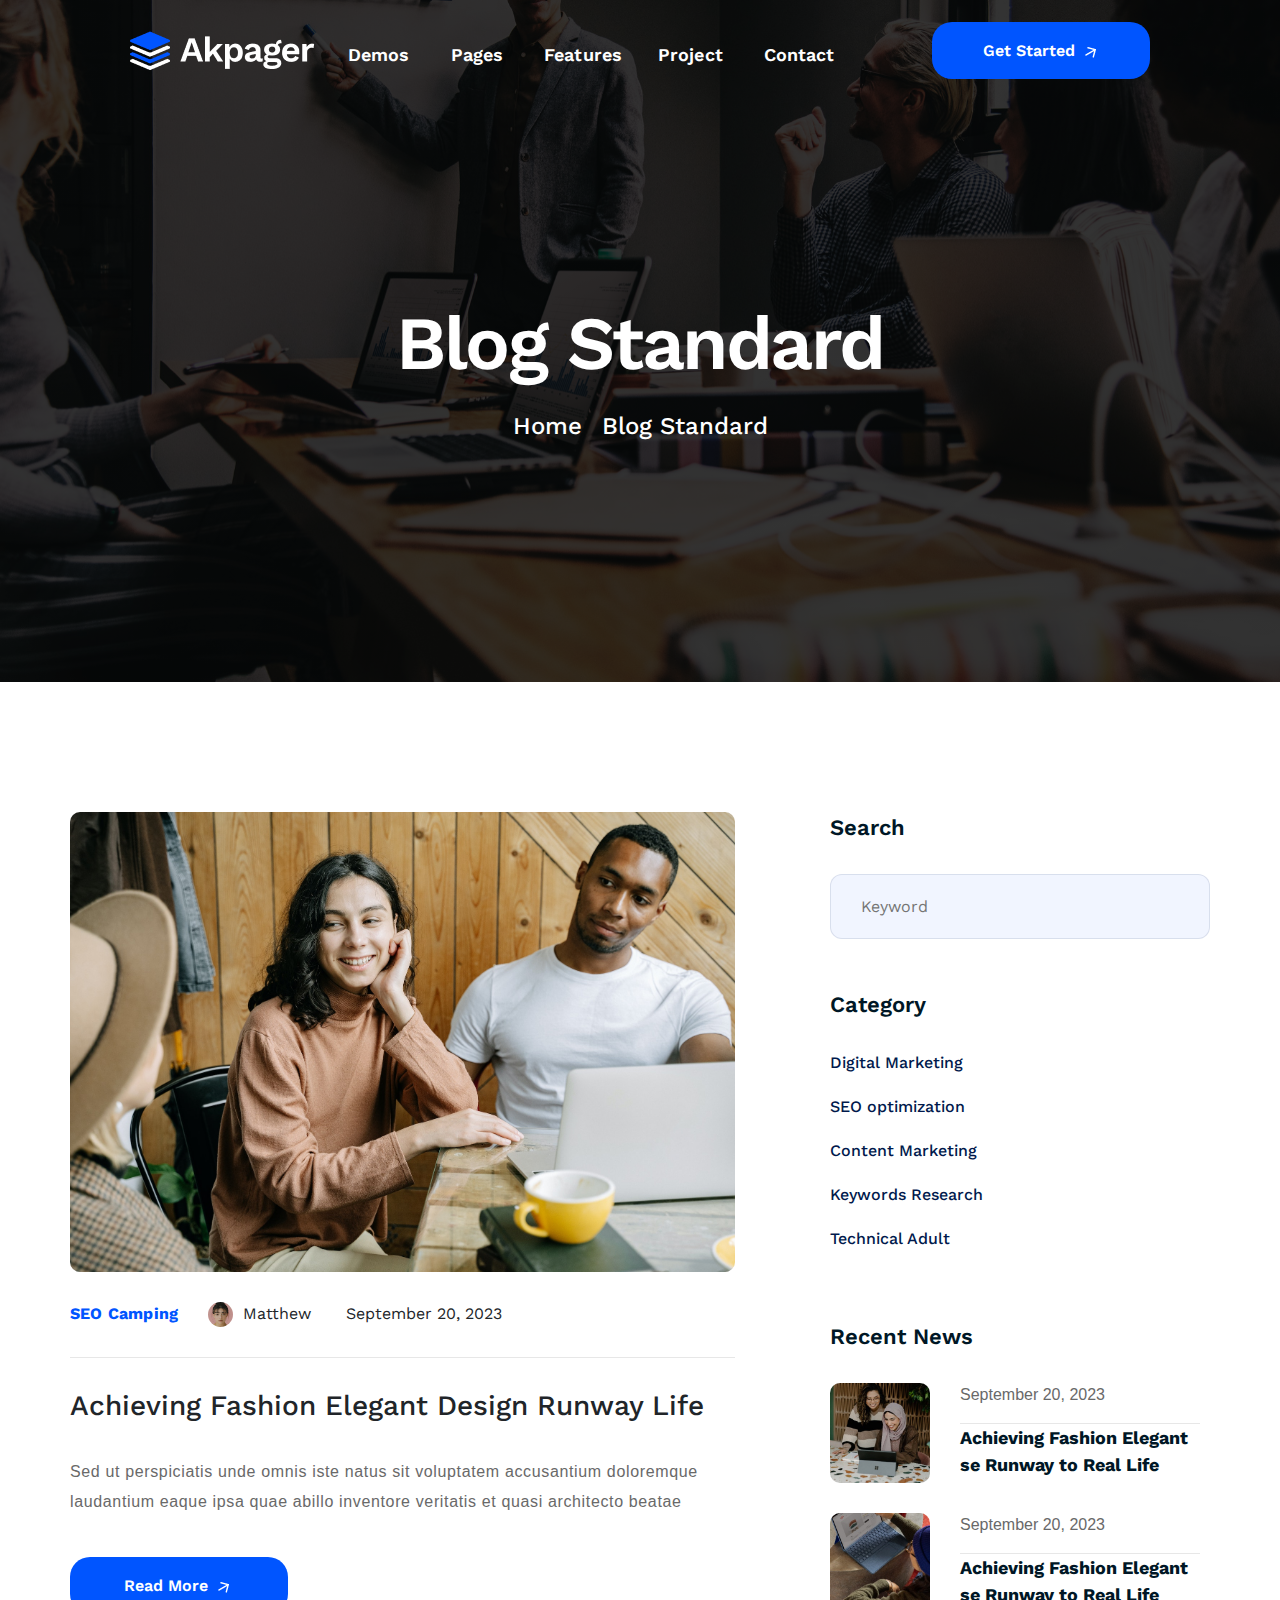
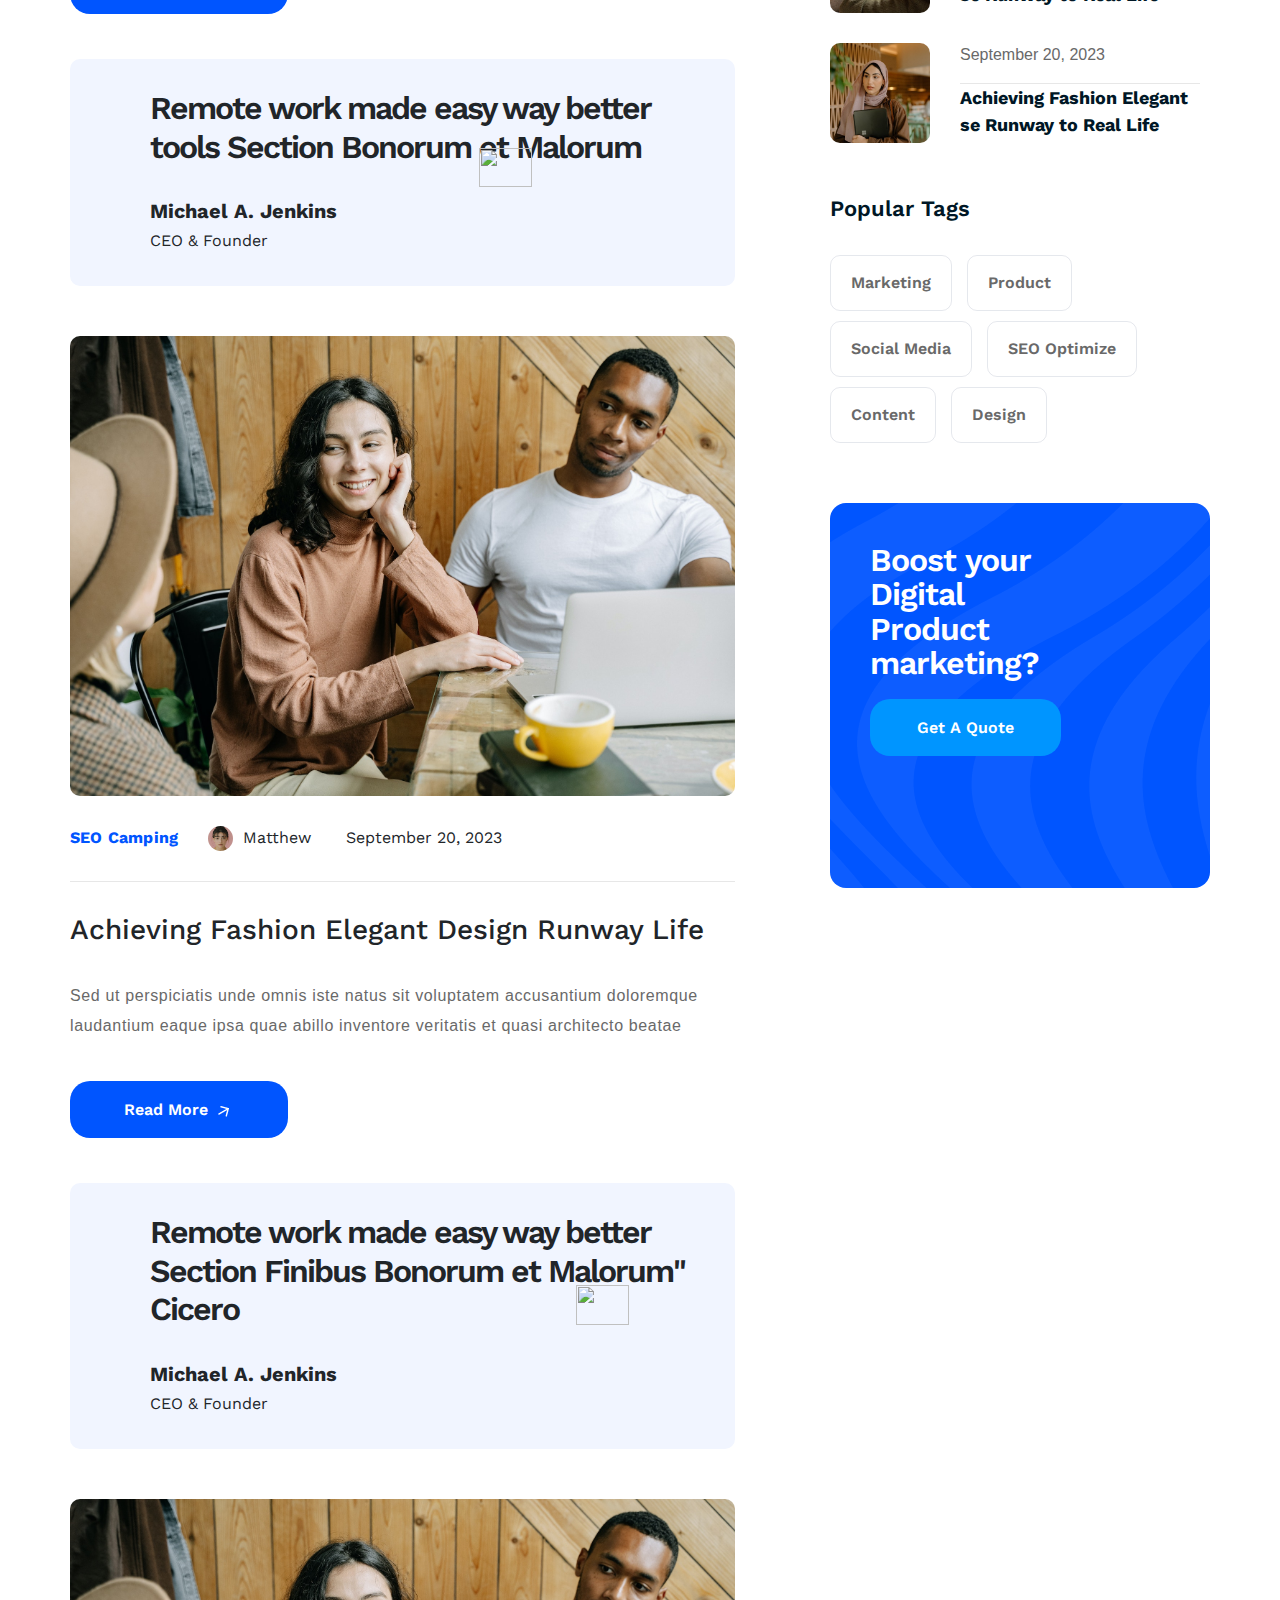
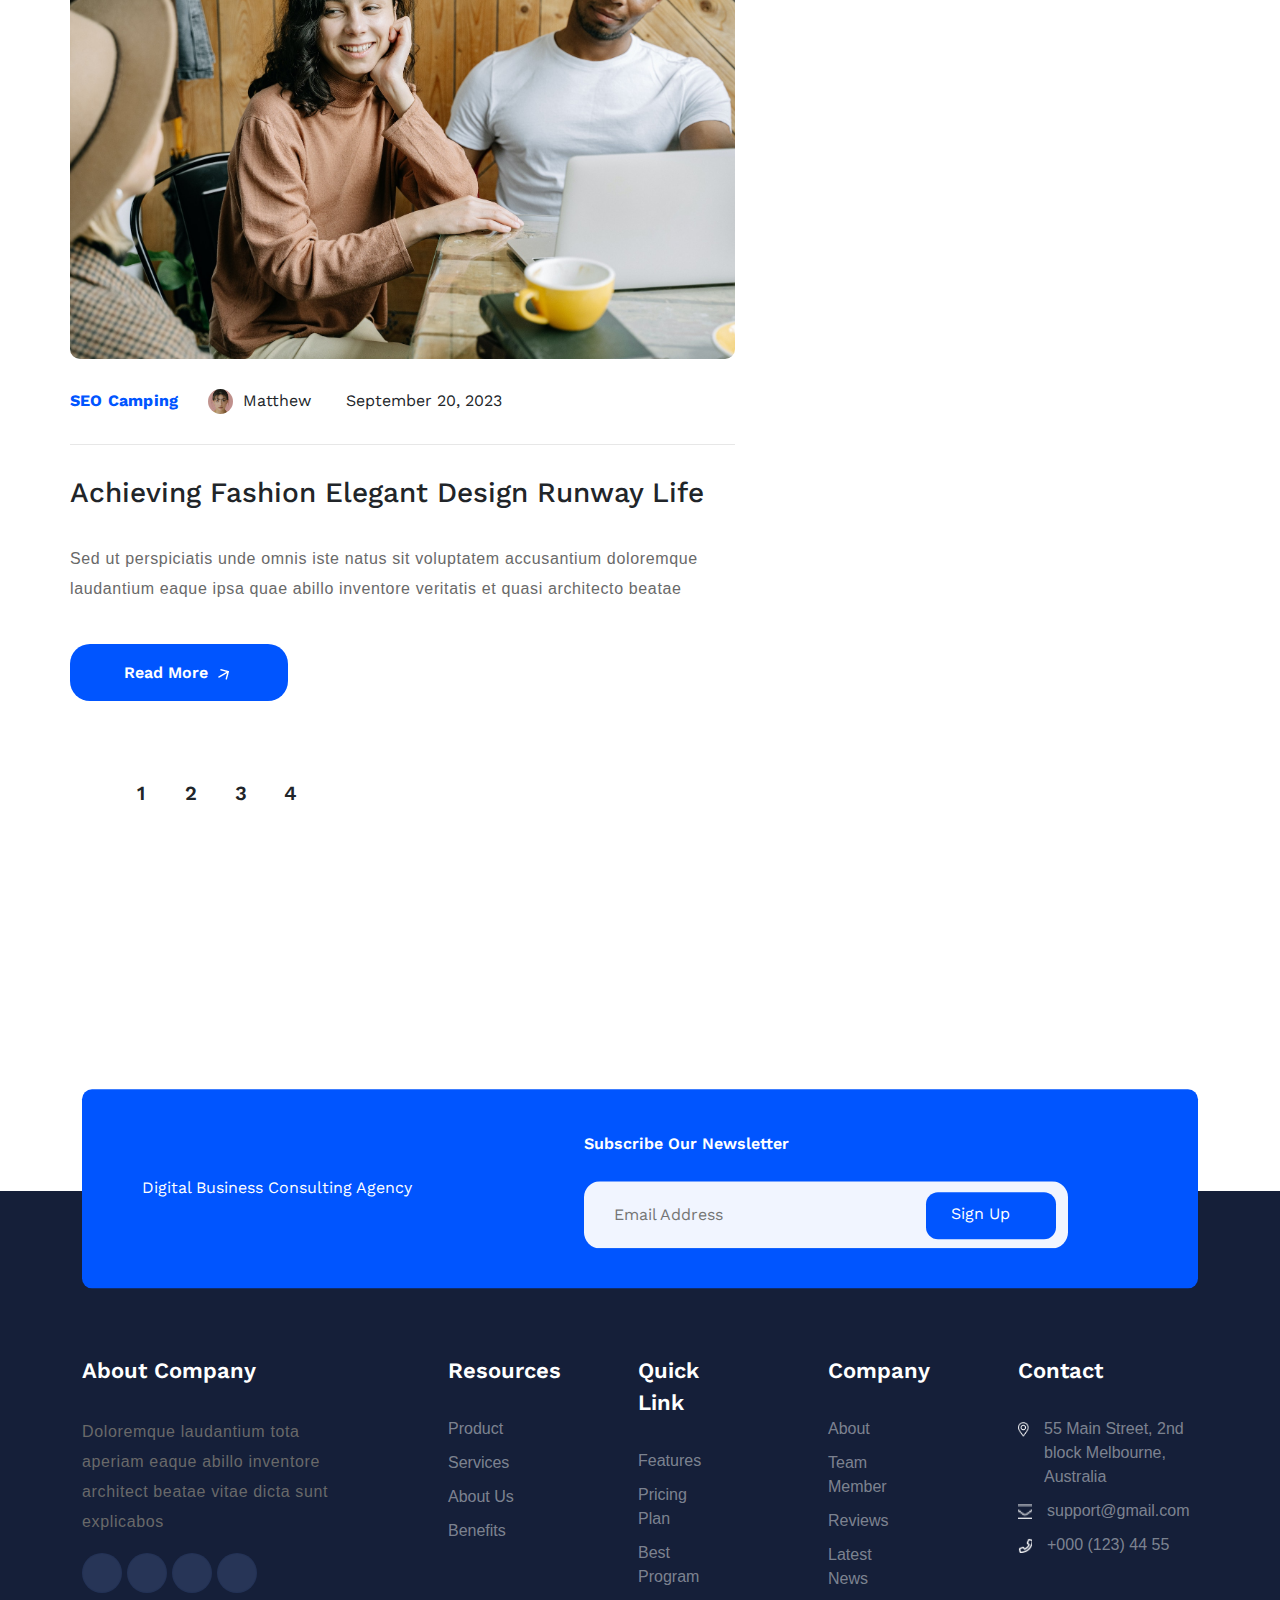
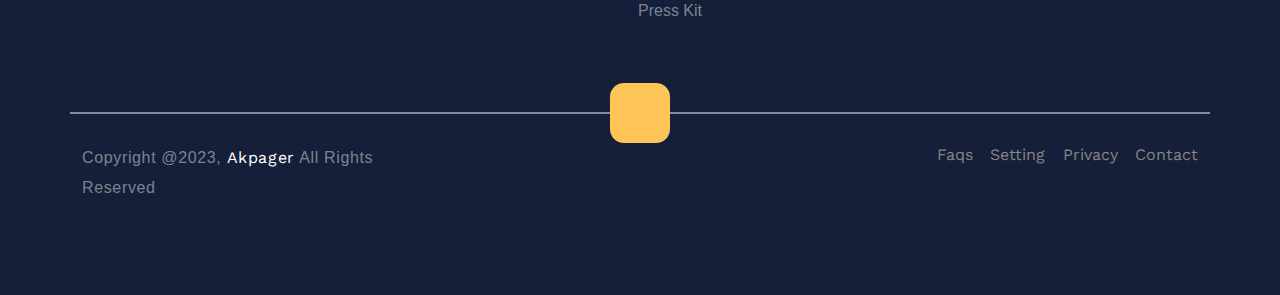
==== index.html @ 4922b821 "update" ====
<!DOCTYPE html>
<html lang="en">

<head>
    <meta charset="UTF-8">
    <meta name="viewport" content="width=device-width, initial-scale=1.0">
    <title>Document</title>
    <link rel="stylesheet" href="stylesheet/style.css">
    <link rel="stylesheet" href="stylesheet/shortStyle.css">
    <link rel="stylesheet" href="stylesheet/layout.css">
    <link rel="stylesheet" href="stylesheet/animation.css">
    <link rel="stylesheet" href="stylesheet/reponsive.css">
    <link href="https://cdn.jsdelivr.net/npm/bootstrap@5.3.3/dist/css/bootstrap.min.css" rel="stylesheet"
        integrity="sha384-QWTKZyjpPEjISv5WaRU9OFeRpok6YctnYmDr5pNlyT2bRjXh0JMhjY6hW+ALEwIH" crossorigin="anonymous">
</head>

<body>
    <header id="header">
        <div class="header-inner">
            <div class="logo">
                <a href="#">
                    <img src="images/Logo.png" alt="">
                </a>
            </div><!-- /logo -->
            <nav class="nav-wrap">
                <div class="mainnav" id="mainnav">
                    <ul class="menu">
                        <li><a href="#">Demos<i class="fa-solid fa-chevron-down fa-2xs"></i></a>
                            <ul id="subnav">
                                <li><a href="#">demo1</a></li>
                                <li><a href="#">demo1</a></li>
                                <li><a href="#">demo1</a></li>
                            </ul>
                        </li>
                        <li><a href="#">Pages<i class="fa-solid fa-chevron-down fa-2xs"></i></a>
                            <ul id="subnav">
                                <li><a href="#">Page1</a></li>
                                <li><a href="#">Page2</a></li>
                                <li><a href="#">Page3</a></li>
                            </ul>
                        </li>
                        <li><a href="#">Features</a>
                        </li>
                        <li><a href="#">Project<i class="fa-solid fa-chevron-down fa-2xs"></i></a>
                            <ul id="subnav">
                                <li><a href="#">Project1</a></li>
                                <li><a href="#">Projec2</a></li>
                                <li><a href="#">Projec3</a></li>
                            </ul>
                        </li>
                        <li><a href="#">Contact</a></li>
                        <li><i class="fa-solid fa-magnifying-glass fa-2xs" style="color: #fcfcfc;"></i></li>
                    </ul> <!-- /menu -->
                </div>
            </nav> <!-- /navwrap -->
            <div class="btn-custom" id="btn-getStarted">
                <a href="#">Get Started<img class="imgIcon" src="Icon/arrow.png" alt=""></a>
            </div><!-- btn-get -->
        </div><!-- .header-inner -->
        <div class="flat-slider">
            <div class="container">
                <div class="row">
                    <div class="col-lg-12">
                        <div class="Banner-content">
                            <h1>Blog Standard</h1>
                            <div class="Banner-direction">
                                <a href="#">Home</a>
                                <i class="fa-solid fa-angle-right fa-xs"></i>
                                <a href="#">Blog Standard</a>
                            </div>
                        </div> <!-- /banner-->
                    </div>
                </div>
            </div>
        </div>
    </header> <!-- /header -->

    <!-- entry-page -->
    <div class="main-content flat-row">
        <!-- container -->
        <section class="container">
            <div class="row">
                <!-- blog -->
                <div class="col-md-7 blog">
                    <!-- blogItem -->
                    <div class="flat-latest-blog">
                        <div class="entry format-gallery">
                            <!-- Image blog -->
                            <div class="entr-image">
                                <img class="imgBlog" src="/images/img-blog.jpeg" alt="">
                            </div>
                            <div class="main-post">
                                <!-- blogAuthor -->
                                <div class="entry-meta">
                                    <div class="author">
                                        <span class="author-name">SEO Camping</span>
                                        <div class="author-avartar">
                                            <img class="avatar" src="images/img-avatar.jpeg" alt="">
                                            <span>Matthew</span>
                                        </div>
                                        <div class="date">
                                            <i class="fa-solid fa-calendar-days"></i>
                                            <span>September 20, 2023</span>
                                        </div>
                                    </div> <!-- /blogAuthor -->
                                </div>
                                <div class="line"></div>
                                <div class="entry-title">
                                    <h3 class="blogItem-title">Achieving Fashion Elegant Design Runway Life</h3>
                                </div>
                                <div class="entry-comment">
                                    <p>Sed ut perspiciatis unde omnis iste
                                        natus
                                        sit
                                        voluptatem
                                        accusantium
                                        doloremque laudantium eaque ipsa quae abillo inventore veritatis et quasi
                                        architecto
                                        beatae
                                    </p>
                                </div>
                                <div class="btn-custom" id="more-link">
                                    <a href="#">Read More<img class="imgIcon" src="Icon/arrow.png" alt=""></a>
                                </div>
                            </div> <!-- /blogItem -->
                        </div>
                        <!-- blockqute -->
                        <blockquote class="alignleft">
                            <div class="wrap-text">
                                <div class="blockqiute-text">
                                    <h2 class="title">
                                        Remote work made easy way better tools Section Bonorum et Malorum
                                    </h2>
                                    <div class="blockqiute-icon"><img src="icon/Group1.png" alt=""></div>
                                </div>
                                <div class="blockqiute-author">
                                    <span class="blockqiute-name">Michael A. Jenkins</span>
                                    <span class="blockqiute-position">CEO & Founder</span>
                                </div>
                        </blockquote>
                        <div class="entry format-gallery">
                            <!-- Image blog -->
                            <div class="entr-image">
                                <img class="imgBlog" src="/images/img-blog.jpeg" alt="">
                            </div>
                            <div class="main-post">
                                <!-- blogAuthor -->
                                <div class="entry-meta">
                                    <div class="author">
                                        <span class="author-name">SEO Camping</span>
                                        <div class="author-avartar">
                                            <img class="avatar" src="images/img-avatar.jpeg" alt="">
                                            <span>Matthew</span>
                                        </div>
                                        <div class="date">
                                            <i class="fa-solid fa-calendar-days"></i>
                                            <span>September 20, 2023</span>
                                        </div>
                                    </div> <!-- /blogAuthor -->
                                </div>
                                <div class="line"></div>
                                <div class="entry-title">
                                    <h3 class="blogItem-title">Achieving Fashion Elegant Design Runway Life</h3>
                                </div>
                                <div class="entry-comment">
                                    <p>Sed ut perspiciatis unde omnis iste
                                        natus
                                        sit
                                        voluptatem
                                        accusantium
                                        doloremque laudantium eaque ipsa quae abillo inventore veritatis et quasi
                                        architecto
                                        beatae
                                    </p>
                                </div>
                                <div class="btn-custom" id="more-link">
                                    <a href="#">Read More<img class="imgIcon" src="Icon/arrow.png" alt=""></a>
                                </div>
                            </div> <!-- /blogItem -->
                        </div>
                    </div>
                    <blockquote class="alignleft">
                        <div class="wrap-text">
                            <div class="blockqiute-text">
                                <h2 class="title">
                                    Remote work made easy way better Section Finibus Bonorum et Malorum" Cicero
                                </h2>
                                <div class="blockqiute-icon2"><img src="icon/Group1.png" alt=""></div>
                            </div>
                            <div class="blockqiute-author">
                                <span class="blockqiute-name">Michael A. Jenkins</span>
                                <span class="blockqiute-position">CEO & Founder</span>
                            </div>
                    </blockquote>
                    <div class="entry format-gallery">
                        <!-- Image blog -->
                        <div class="entr-image">
                            <img class="imgBlog" src="/images/img-blog.jpeg" alt="">
                        </div>
                        <div class="main-post">
                            <!-- blogAuthor -->
                            <div class="entry-meta">
                                <div class="author">
                                    <span class="author-name">SEO Camping</span>
                                    <div class="author-avartar">
                                        <img class="avatar" src="images/img-avatar.jpeg" alt="">
                                        <span>Matthew</span>
                                    </div>
                                    <div class="date">
                                        <i class="fa-solid fa-calendar-days"></i>
                                        <span>September 20, 2023</span>
                                    </div>
                                </div> <!-- /blogAuthor -->
                            </div>
                            <div class="line"></div>
                            <div class="entry-title">
                                <h3 class="blogItem-title">Achieving Fashion Elegant Design Runway Life</h3>
                            </div>
                            <div class="entry-comment">
                                <p>Sed ut perspiciatis unde omnis iste
                                    natus
                                    sit
                                    voluptatem
                                    accusantium
                                    doloremque laudantium eaque ipsa quae abillo inventore veritatis et quasi
                                    architecto
                                    beatae
                                </p>
                            </div>
                            <div class="btn-custom" id="more-link">
                                <a href="#">Read More<img class="imgIcon" src="Icon/arrow.png" alt=""></a>
                            </div>
                        </div> <!-- /blogItem -->
                    </div>
                    <!-- tabbar -->
                    <div class="tabbar">
                        <i class="fa-solid fa-chevron-left"></i>
                        <ul class="tabbar-number">
                            <li>1</li>
                            <li>2</li>
                            <li>3</li>
                            <li>4</li>
                        </ul>
                        <i class="fa-solid fa-chevron-right"></i>
                    </div> <!-- /tabbar -->
                </div>
                <!-- slideBar -->
                <div class="col-md-4 offset-md-1 slideBar">
                    <div class="widget widge-search">
                        <h3 class="widget-title">Search</h3>
                        <div class="input-search">
                            <input id="s" type="text" placeholder="Keyword">
                            <i class="fa-solid fa-magnifying-glass"></i>
                        </div>
                    </div>
                    <!-- widget-category -->
                    <div class="widget widget-category">
                        <h3 class="widget-title">Category</h3>
                        <ul class="category-content">
                            <li><a href="#">Digital Marketing</a> <i class="fa-solid fa-arrow-right"></i> </li>
                            <li><a href="#">SEO optimization </a><i class="fa-solid fa-arrow-right"></i>
                            </li>
                            <li>
                                <a href="#">Content Marketing</a> <i class="fa-solid fa-arrow-right"></i>
                            </li>
                            <li>
                                <a href="">Keywords Research</a><i class="fa-solid fa-arrow-right"></i>
                            </li>
                            <li>
                                <a href="#">Technical Adult</a>  <i class="fa-solid fa-arrow-right"></i>
                            </li>
                        </ul>
                    </div>
                    <!-- widget-news -->
                    <div class=" widget widget-popular-news">
                        <h3 class="widget-title">Recent News</h3>
                        <div class="popular-news">
                            <div class="news-item">
                                <div>
                                    <img src="images/new1.jpeg" alt="">
                                </div>
                                <div class="news-content">
                                    <span class="text-date">September 20, 2023</span>
                                    <div class="post-line"></div>
                                    <a href="#" class="title-item text-main">Achieving Fashion Elegant se
                                        Runway to Real Life</a>
                                </div>
                            </div>
                            <div class="news-item">
                                <div><img src="images/new2.jpeg" alt=""></div>
                                <div class="news-content">
                                    <span class="text-date">September 20, 2023</span>
                                    <div class="post-line"></div>
                                    <a href="#" class="title-item text-main">Achieving Fashion Elegant se
                                        Runway to Real Life</a>
                                </div>
                            </div>
                            <div class="news-item">
                                <div>
                                    <img src="images/new3.jpeg" alt="">
                                </div>
                                <div class="news-content">
                                    <span class="text-date">September 20, 2023</span>
                                    <div class="post-line"></div>
                                    <a href="#" class="title-item text-main">Achieving Fashion Elegant se
                                        Runway to Real Life</a>
                                </div>
                            </div>
                        </div>
                    </div> <!-- ./widget-news -->
                    <!-- widget-popular -->
                    <div class=" widget widget-popular">
                        <h3 class="widget-title">Popular Tags</h3>
                        <div class="widget-tag">
                            <a href="#">Marketing</a>
                            <a href="#">Product</a>
                            <a href="#">Social Media</a>
                            <a href="#">SEO Optimize</a>
                            <a href="#">Content</a>
                            <a href="#">Design</a>
                        </div>
                    </div> <!-- widget-popular -->
                    <!-- widget-poster -->
                    <div class="widget widget-poster">
                        <div class="poster">
                            <div class="poster-title">
                                <h2>Boost your Digital Product marketing?</h2>
                            </div>
                            <div class="poster-btn">
                                <a href="#" class="btn-custom btn-quote">Get A Quote<ion-icon class="icon-arrow"
                                        name="arrow-forward-outline"></ion-icon></a>
                            </div>
                            <div class="poster-img">
                                <img src="images/person.png" alt="">
                            </div>
                            <div class="poster-img-star1">
                                <img src="icon/Star1.png" alt="">
                            </div>
                            <div class="poster-img-star2">
                                <img src="icon/Star2.png" alt="">
                            </div>
                        </div>
                    </div>
                    <!-- ./widget-poster -->
                </div>
                <!-- ./slidebar -->
            </div>
        </section>
    </div>
    <!-- footer -->
    <footer class="footer">
        <div class="footer-widgets">
            <div class="container">
                <div class="widget-CTA ">
                    <div class="CTA ">
                        <div class="CTALogo">
                            <div class="CTALogo-title">
                                <img src="images/logo2.png" alt="">
                            </div>
                            <span>Digital Business Consulting Agency</span>
                        </div>
                        <div class="newsLetter">
                            <span>Subscribe Our Newsletter</span>
                            <input type="text" placeholder="Email Address" class="input-email">
                            <div class="signUp">
                                <a href="#" class="btn-signUp">Sign Up<i class="fa-solid fa-arrow-right fa-rotate-by"
                                        style="color: #fcfcfc; --fa-rotate-angle: 320deg;"></i></a>
                            </div>
                        </div>
                    </div>
                </div>
                <div class="row mgt--200">
                    <div class="col-md-3">
                        <div class="widget widget-text">
                            <h2 class="widget-title">About Company</h2>
                            <p class="text_paragraph"> Doloremque laudantium tota aperiam eaque abillo inventore
                                architect
                                beatae
                                vitae dicta sunt explicabos</p>
                            <ul class="widget-social">
                                <li><a href="#"><i class="fa-brands fa-facebook-f fa-sm"></i></a></li>
                                <li><a href="#"><i class="fa-brands fa-twitter fa-sm"></i></a></li>
                                <li><a href="#"><i class="fa-brands fa-linkedin-in fa-sm"></i></a></li>
                                <li><a href="#"><i class="fa-brands fa-instagram fa-sm"></i></a></li>
                            </ul>
                        </div>
                    </div>
                    <div class="col-md-2">
                        <div class="widget widget-text pdl-87">
                            <h2 class="widget-title">Resources</h2>
                            <ul>
                                <li><a href="#" class="text_widgets">Product</a></li>
                                <li><a href="#" class="text_widgets">Services</a></li>
                                <li><a href="#" class="text_widgets">About Us</a> </li>
                                <li><a href="#" class="text_widgets">Benefits</a></li>
                            </ul>
                        </div>
                    </div>
                    <div class="col-md-2 ">
                        <div class="widget widget-text pdl-87">
                            <h2 class="widget-title">Quick Link</h2>
                            <ul>
                                <li><a href="#" class="text_widgets">Features</a></li>
                                <li><a href="#" class="text_widgets">Pricing Plan</a></li>
                                <li><a href="#" class="text_widgets">Best Program</a> </li>
                                <li><a href="#" class="text_widgets">Press Kit</a></li>
                            </ul>
                        </div>
                    </div>
                    <div class="col-md-2 ">
                        <div class="widget widget-text pdl-87">
                            <h2 class="widget-title">Company</h2>
                            <ul>
                                <li><a href="#" class="text_widgets">About</a></li>
                                <li><a href="#" class="text_widgets">Team Member</a></li>
                                <li><a href="#" class="text_widgets">Reviews</a> </li>
                                <li><a href="#" class="text_widgets">Latest News</a></li>
                            </ul>
                        </div>
                    </div>
                    <div class="col-md-3">
                        <div class="widget widget-text pdl-87">
                            <h2 class="widget-title">Contact</h2>
                            <ul class="contact ">
                                <li>
                                    <img class="imgContact " src="Icon/LocationIcon.png" alt="">
                                    <span class="text_widgets ">55 Main Street, 2nd block Melbourne,
                                        Australia</span>
                                </li>
                                <li>
                                    <img class="imgContact" src="Icon/MessageIcon.png" alt="">
                                    <span class="text_widgets ">support@gmail.com</span>
                                </li>
                                <li>
                                    <img class="imgContact" src="Icon/phoneIcon.png" alt="">
                                    <span class="text_widgets">+000 (123) 44 55</span>
                                </li>
                            </ul>
                        </div>
                    </div>
                    <div class="btnUp">
                        <a href="#" class="upLink"><i class="fa-solid fa-angles-up fa-sm"></i></a>
                    </div>
                    <div class="col-md-4">
                        <p class="text_widgets text_paragraph ">Copyright @2023, <span class="text-white">Akpager</span>
                            All Rights Reserved</p>
                    </div>
                    <div class="col-md-3 offset-md-5">
                        <ul class="flex-custom">
                            <li>Faqs</li>
                            <li>Setting</li>
                            <li>Privacy</li>
                            <li>Contact</li>
                        </ul>
                    </div>
                </div>
            </div>
        </div>
    </footer>
    <!-- ./footer -->



    <script src="https://kit.fontawesome.com/c4a7e70f3e.js" crossorigin="anonymous"></script>
    <script src="javascrip/main.js"></script>
</body>


</html>
---- stylesheet/style.css ----
@import url('https://fonts.googleapis.com/css2?family=Work+Sans:ital,wght@0,100..900;1,100..900&display=swap');
@import url(./color.css);

* {
    padding: 0;
    margin: 0;
    box-sizing: border-box;
}

html {
    overflow-y: scroll;
    -webkit-text-size-adjust: 100%;
    -ms-text-size-adjust: 100%;
}

body {
    line-height: 1;
    -webkit-font-smoothing: antialiased;
    -webkit-text-size-adjust: 100%;
    -ms-text-size-adjust: 100%;
}

a,
abbr,
acronym,
address,
applet,
article,
aside,
audio,
b,
big,
blockquote,
body,
caption,
canvas,
center,
cite,
code,
dd,
del,
details,
dfn,
dialog,
div,
dl,
dt,
em,
embed,
fieldset,
figcaption,
figure,
form,
footer,
header,
hgroup,
h1,
h2,
h3,
h4,
h5,
h6,
html,
i,
iframe,
img,
ins,
kbd,
label,
legend,
li,
mark,
menu,
nav,
object,
ol,
output,
p,
pre,
q,
ruby,
s,
samp,
section,
small,
span,
strike,
strong,
sub,
summary,
sup,
tt,
table,
tbody,
textarea,
tfoot,
thead,
time,
tr,
th,
td,
u,
ul,
var,
video {
    font-family: "Work Sans", sans-serif;
    font-size: 100%;
    font-weight: inherit;
    font-style: inherit;
    vertical-align: baseline;
    margin: 0;
    padding: 0;
    border: 0;
    outline: 0;
    background: transparent;
}

h1 {
    font: 75px/82.5px "Work Sans", sans-serif !important;
}

h2 {
    font: 48px/auto "Work Sans", sans-serif;
}

h3 {
    font: 30px/32px "Work Sans", sans-serif;
}

h4 {
    font: 20px/30px "Work Sans", sans-serif;
}

h5 {
    font: 18px/auto "Work Sans", sans-serif;
}

h6 {
    font: 16px/auto "Work Sans", sans-serif;
}

h1,
h2,
h4,
h5,
h6 {
    color: #202020;
    font-weight: 600 !important;
    margin: 0 0 30px;
}

p {
    font-size: 16px;
    font-family: "Inter", sans-serif;
    font-weight: 400;
    line-height: 30px;
    color: rgba(105, 105, 105, 1);
    letter-spacing: 0.64px;

}


article,
aside,
details,
figcaption,
figure,
footer,
header,
hgroup,
menu,
nav,
section {
    display: block;
}


ul {
    padding: 0 !important;
    margin: 0 !important;
    list-style: none;
}

img {
    border: 0;
    -ms-interpolation-mode: bicubic;
    vertical-align: middle;
}


button,
input,
select,
textarea {
    font-size: 100%;
    margin: 0;
    max-width: 100%;
    vertical-align: baseline;
    -webkit-box-sizing: border-box;
    -moz-box-sizing: border-box;
    box-sizing: border-box;
}

button,
input {
    line-height: normal;
}

input,
textarea {
    background-image: -webkit-linear-gradient(hsla(0, 0%, 100%, 0), hsla(0, 0%, 100%, 0));
    /* Removing the inner shadow, rounded corners on iOS inputs */
}

button,
input[type="button"],
input[type="reset"],
input[type="submit"] {
    line-height: 1;
    cursor: pointer;
    /* Improves usability and consistency of cursor style between image-type 'input' and others */
    -webkit-appearance: button;
    /* Corrects inability to style clickable 'input' types in iOS */
    border: none;
}

input[type="checkbox"],
input[type="radio"] {
    padding: 0;
    /* Addresses excess padding in IE8/9 */
}

input[type="search"] {
    -webkit-appearance: textfield;
    /* Addresses appearance set to searchfield in S5, Chrome */
}

input[type="search"]::-webkit-search-decoration {
    /* Corrects inner padding displayed oddly in S5, Chrome on OSX */
    -webkit-appearance: none;
}

textarea:focus,
input[type="text"]:focus,
input[type="password"]:focus,
input[type="datetime"]:focus,
input[type="datetime-local"]:focus,
input[type="date"]:focus,
input[type="month"]:focus,
input[type="time"]:focus,
input[type="week"]:focus,
input[type="number"]:focus,
input[type="email"]:focus,
input[type="url"]:focus,
input[type="search"]:focus,
input[type="tel"]:focus,
input[type="color"]:focus {
    -webkit-box-shadow: none;
    -moz-box-shadow: none;
    box-shadow: none;
}

a:focus {
    color: var(--primary-color);
    text-decoration: none;
    outline: 0;
    -webkit-transition: all 0.3s ease-in-out;
    -moz-transition: all 0.3s ease-in-out;
    -ms-transition: all 0.3s ease-in-out;
    -o-transition: all 0.3s ease-in-out;
    transition: all 0.3s ease-in-out;
}

select,
textarea,
input[type="text"],
input[type="password"],
input[type="datetime"],
input[type="datetime-local"],
input[type="date"],
input[type="month"],
input[type="time"],
input[type="week"],
input[type="number"],
input[type="email"],
input[type="url"],
input[type="search"],
input[type="tel"],
input[type="color"] {
    width: 100%;
    font-size: 16px;
    border: none;
    color:
        rgba(105, 105, 105, 1);
    background-color: #fff;
    height: 65px;
    outline: none;
    padding: 12px 30px;
    border-radius: 12px;
    -webkit-transition: all 0.3s ease-in-out;
    -moz-transition: all 0.3s ease-in-out;
    -ms-transition: all 0.3s ease-in-out;
    -o-transition: all 0.3s ease-in-out;
    transition: all 0.3s ease-in-out;
}

button,
input {
    font-size: 100%;
    margin: 0;
    max-width: 100%;
    vertical-align: baseline;
    -webkit-box-sizing: border-box;
    -moz-box-sizing: border-box;
    box-sizing: border-box;
}



/* header */
#header {
    padding-top: 30px;
    padding-bottom: 242px;
    background-image: linear-gradient(rgba(0, 0, 0, 0.8),
            rgba(0, 0, 0, 0.8)), url(/images/bg1.jpeg);
    background-size: cover;
}

.header-inner {
    display: flex;
    justify-content: space-between;
    margin: 0 130px;

}

#mainnav ul li {
    position: relative;
}

#mainnav ul li ul {
    width: 115px;
    background: var(--secondary-color);
    position: absolute;
    z-index: 9999;
    left: 0px;
    top: 100%;
    opacity: 0;
    filter: alpha(opacity=0);
    visibility: hidden;
    -webkit-transform: translate(0px, 10px);
    -moz-transform: translate(0px, -10px);
    -ms-transform: translate(0px, -10px);
    -o-transform: translate(0px, -10px);
    transform: translate(0px, -10px);
    -webkit-transition: all 0.2s ease-in-out;
    -moz-transition: all 0.2s ease-in-out;
    -ms-transition: all 0.2s ease-in-out;
    -o-transition: all 0.2s ease-in-out;
    transition: all 0.2s ease-in-out;
}

#mainnav ul li ul li {
    width: 100%;
    padding: 10px 0 10px 10px;
    float: left;
    border-bottom: 1px solid var(--primary-color);
}

#mainnav li:hover>ul {
    -ms-filter: "progid:DXImageTransform.Microsoft.Alpha(Opacity=100)";
    filter: alpha(opacity=100);
    opacity: 1;
    visibility: visible;
    -webkit-transform: translate(0, 0);
    -moz-transform: translate(0, 0);
    -ms-transform: translate(0, 0);
    -o-transform: translate(0, 0);
    transform: translate(0, 0);
}

.header-inner .nav-wrap .menu li {
    display: inline;
    line-height: 21.11px;
    font-size: 18px;
    font-weight: 600;
    letter-spacing: 0.1px;
    padding-right: 30px;
}



.nav-wrap .menu li i {
    padding-top: 10px;
}

.header-inner .nav-wrap .menu {
    display: block;
    padding: 14px 0 !important;
}

.header-inner #btn-getStarted {
    margin-top: -8px;
    background-color: var(--primary-color)
}

.Banner-content {
    /* position: absolute; */
    margin-top: 220px;
}

.Banner-content h1 {
    color: var(--color-text-white);
    text-align: center;
    margin-bottom: 27px;
    letter-spacing: -2.5px;
}

.Banner-direction {
    display: flex;
    justify-content: center;
    align-items: center;
    text-align: center;
    color: var(--color-text-white);
    font-size: 24px;
    font-weight: 500;
    line-height: 28.15px;
}

.Banner-direction span {
    font-weight: 500;
    font-size: 24px;
    line-height: 28.15px;
}

.Banner-direction i {
    margin: 0 10px;
}

.Banner-direction #direction-link {
    text-decoration: underline !important;
}

/* -------------------------------------------------------------------------- */
/* Blog */
.flat-latest-blog {}

.main-post .author {
    display: flex;
    margin: 30px 0;
    align-items: center;
}

.format-gallery .author .author-name {
    font-weight: bold;
    color: var(--primary-color);
    font-size: 16px;
    line-height: 18.77px;
    letter-spacing: 0.2px;
}

.author .author-avartar {
    display: flex;
    margin: 0 30px;
}

.author .author-avartar .avatar {
    height: 25px;
    width: 25px;
    border-radius: 50%;
    margin-right: 10px;
}

.format-gallery .entry-comment {
    margin: 35px 0 40px 0;
}

.alignleft .blockqiute-text {
    position: relative;
}


.blockqiute-icon {
    position: absolute;
    top: 59px;
    right: 153px;
}

.blockqiute-icon2 {
    position: absolute;
    top: 72px;
    right: 56px;
}

.blockqiute-author {
    display: flex;
    flex-direction: column;
    margin-left: 30px;
}

.blockqiute-author .blockqiute-name {
    font-weight: bold;
    font-size: 20px;
}

.blockqiute-author .blockqiute-position {
    line-height: 30px;
    font-weight: 400;
}

.tabbar {
    max-width: 291px;
    display: flex;
    justify-content: space-between;
    align-items: center;
    margin-top: 70.11px;
}

.tabbar-number li {
    display: inline-block;
    height: 45px;
    width: 45px;
    border-radius: 50%;
    text-align: center;
    padding: 10px;
    font-weight: 600;
    font-size: 20px;
    line-height: 25px;
}

.tabbar-number li:hover {
    cursor: pointer;
    background-color: var(--primary-color);
    color: var(--color-text-white);
    -webkit-transition: all 0.3s ease-in-out;
    -moz-transition: all 0.3s ease-in-out;
    -ms-transition: all 0.3s ease-in-out;
    -o-transition: all 0.3s ease-in-out;
    transition: all 0.3s ease-in-out;
}

/* ------------------------------------------------------------------------------ */
/* slidebar */
.slideBar .widget {
    margin-bottom: 50px;
}

.widget .widget-title {
    font-size: 22px;
    font-weight: 600;
    color:
        rgba(0, 23, 38, 1);
    line-height: 32px;
    margin-bottom: 30px;
}

/*widget-Search */

.widget.widge-search .input-search {
    position: relative;
}

.widget.widge-search .input-search input {
    border-radius: 12px;
    border: 1.2px solid rgba(0, 25, 76, 0.1);
    background-color: var(--third-color);
    outline: none;
}

.widget.widge-search .input-search i {
    position: absolute;
    right: 25px;
    top: 50%;
    transform: translateY(-50%);
}

/* sildeBar Categoty */
.widget-category .category-content {
    padding-top: 25px;
}

.widget-category .category-content li {
    display: flex;
    justify-content: space-between;
    padding-bottom: 20px;
    transition: transform 0.4s ease-in-out;
}

.widget-category .category-content li a:hover {
    transform: translateX(10px);
}


.category-content li a {
    font-size: 16px;
    font-weight: 500;
    color: rgba(0, 25, 76, 1) !important;
}

.widget-category .category-content a i {
    float: right;
}

/* widget-news */
.widget-popular-news .popular-news {
    display: grid;
    row-gap: 30px;
}

.widget-popular-news .news-item {
    display: flex;
    justify-content: space-between;
}

.widget-popular-news img {
    width: 100px;
    height: 100px;
    border-radius: 10px;
    margin-right: 30px;
}




/* Populartags */
.widgget-popular {
    margin: 50px 0;
}

.widget.widget-popular .widget-tag {
    margin-left: -10px;
}


/* Poster */
.widget.widget-poster {
    width: 100%;
    min-height: 385px;
    background-color: var(--primary-color);
    border-radius: 16px;
    position: relative;
    background-image: url(../images/Bg2.png);
}

.widget-poster .poster-img img {
    max-height: 296px;
    transform: rotateY(180deg);
    position: absolute;
    right: 13px;
    bottom: 0;
}

.widget-poster .poster-img-star1 {
    position: absolute;
    left: 52.02px;
    bottom: 37.99px;
}

.widget-poster .poster-img-star2 {
    position: absolute;
    right: 53.85px;
    top: 21px;

}

.widget-poster .poster-btn .btn-quote {
    position: absolute;
    left: 40px;
    bottom: 132.11px;
    padding: 20px 30px;
    background-color: rgba(0, 149, 255, 1);
    width: 191.26px;
    height: 56.89px;
}

.widget-poster .poster-title h2 {
    max-height: 126px;
    max-width: 163px;
    position: absolute;
    left: 40px;
    top: 40px;
    color: var(--color-text-white);
    line-height: 34.5px;
    letter-spacing: -1px;
}

/* footer */
.footer {
    background-color: var(--color-footer);
    padding: 115px 0 76px;
    color: #858585;
    position: relative;
}

.footer-widgets {
    margin-top: 50px;
}

.widget.widget-text .widget-title {
    color: #fff;
}


.widget.widget_text .widget-social {
    display: flex;
}

.widget.widget_text .widget-social li a i {
    color: rgba(126, 145, 195, 1);
    background-color:
        rgba(39, 53, 87, 1);
    margin-left: 10px;
}

.widget-text ul li {
    padding-bottom: 10px;
}

.widget.widget-text .contact li {
    display: flex;
    gap: 15px;
}

.widget.widget-text .contact li img {
    height: 15px;
    width: 14px;
    margin-top: 5px;
}

/* CTA */
.widget-CTA {
    transform: translateY(-134%);
}

.CTA {
    padding: 40px 60px;
    background-color: var(--primary-color);
    border-radius: 10px;
    display: flex;
    justify-content: space-between;

}

.CTA .CTALogo {}

.CTALogo .CTALogo-title {
    margin-bottom: 20px;
}

.CTALogo .CTALogo-title span {
    font-size: 35px;
    font-weight: 600;
    line-height: 41.06px;
    color: var(--color-text-white);
}

.CTALogo span {
    font-weight: 400;
    font-size: 16px;
    line-height: 30px;
    color: var(--color-text-white);
}

.newsLetter {
    margin-right: 70px;
}

.newsLetter span {
    font-weight: 600;
    line-height: 30px;
    color: var(--color-text-white);
}

.newsLetter .input-email {
    margin-top: 22px;
    height: 67px;
    border-radius: 16px;
    background-color: var(--third-color);
    position: relative;

}

.newsLetter .btn-signUp {
    height: 46.89px;
    width: 130.26px;
    border-radius: 12px;
    padding: 10px 25px;
    background-color: var(--primary-color);
    border: none;
    position: absolute;
    top: 103px;
    right: 142px;
    transition: all 0.3s ease-in-out;
}
.newsLetter .btn-signUp:hover{
    background-color: var(--secondary-color);
}

.footer-widgets .widget.widget-text .widget-social a {
    background-color:
        rgba(39, 53, 87, 1);
}

.footer .btnUp {
    width: 100%;
    text-align: center;
    position: relative;
    margin-top: 50px;
}

.footer .btnUp a {
    display: block;
    text-align: center;
    margin: 0 auto;
    height: 60px;
    width: 60px;
    padding-top: 20px;
    background-color: rgba(254, 196, 88, 1);
    border-radius: 14px;
    position: relative;
    z-index: 1;
}

.footer .btnUp i {
    margin-left: 0;
}

.footer .btnUp:after {
    content: "";
    width: 100%;
    height: 1px;
    background-color: var(--third-color);
    position: absolute;
    left: 0;
    top: 50%;
    transform: translateY(-50%);
}

/* ----------------------------------------------------------------------------------------------- */
/* Detailblog */

.alignleft {
    border-radius: 10px;
    background-color: rgba(241, 245, 255, 1);
    padding: 30px 50px;
    margin-top: 45px;
    margin-bottom: 50px;
}

.wrap-text .blockqiute-text {
    display: flex;
}

.wrap-text .blockqiute-text img {
    width: 52.54px;
    height: 39.36px;
}

.wrap-text .blockqiute-text h2 {
    margin-left: 30px;
    letter-spacing: -2px;
    margin-bottom: 30px;

}

.wrap-text .whisper {
    font-weight: 600;
    font-size: 16px;
    letter-spacing: 1px;
    line-height: 18.77px;
    padding-left: 150px;
    text-transform: uppercase;
    position: relative;

}

.wrap-text .whisper::before {
    width: 40px;
    height: 2px;
    background-color: rgba(0, 23, 38, 1);
    content: "";
    left: 84px;
    top: 8px;
    position: absolute;
}

/* widget-share */
.widget-share {
    display: flex;
    justify-content: space-between;
    margin-bottom: 60px;
}

.widget-share h3 {
    display: inline-block;
}

.widget.widget-share .widget-tag>a {
    color: rgba(105, 105, 105, 1);
    display: inline-block;
    padding: 10px 15px;
    margin: 0 5px 0 0;
}

.widget.flat-socials .widget-social {
    display: inline-block;
}

.main-post .line {
    width: 100%;
    height: 1.2px;
    margin: 20px 0 30.8px 0;
    background-color: rgba(15, 17, 15, 0.1);
}

/* Mobile navigation
---------------------------------------- */
#mainnav-mobi {
    display: block;
    margin: 0 auto;
    width: 100%;
    background-color: #202020;
    position: absolute;
    z-index: 9999;
    left: 0;
}

#mainnav-mobi ul {
    display: block;
    list-style: none;
    margin: 0;
    padding: 0;
}

#mainnav-mobi ul li {
    margin: 0;
    position: relative;
    text-align: left;
    border-top: 1px solid #252525;
    cursor: pointer;
}

#mainnav-mobi ul>li>a {
    text-decoration: none;
    height: 55px;
    line-height: 55px;
    padding: 0 50px;
    color: #fff;
}

#mainnav-mobi ul.sub-menu {
    top: 100%;
    left: 0;
    z-index: 2000;
    position: relative;
    background-color: #161625;
}

#mainnav-mobi>ul>li>ul>li,
#mainnav-mobi>ul>li>ul>li>ul>li {
    position: relative;
    border-top: 1px solid #252525;
    background-color: #222;
}

#mainnav-mobi>ul>li>ul>li>a {
    padding-left: 70px !important;
}

#mainnav-mobi>ul>li>ul>li>ul>li a {
    padding-left: 90px !important;
}

#mainnav-mobi ul.sub-menu>li>a {
    display: block;
    text-decoration: none;
    padding: 0 60px;
    border-top-color: rgba(255, 255, 255, 0.1);
    -webkit-transition: all 0.2s ease-out;
    -moz-transition: all 0.2s ease-out;
    -o-transition: all 0.2s ease-out;
    transition: all 0.2s ease-out;
}

#mainnav-mobi>ul>li>ul>li:first-child a {
    border-top: none;
}

#mainnav-mobi ul.sub-menu>li>a:hover,
#mainnav-mobi>ul>li>ul>li.active>a {
    color: #fff;
}

.btn-menu {
    display: none;
    position: absolute;
    width: 26px;
    height: 26px;
    float: right;
    top: 50%;
    right: 0px;
    background-color: transparent;
    cursor: pointer;
    transition: all 0s ease;
    -webkit-transform: translateY(-50%);
    -ms-transform: translateY(-50%);
    -o-transform: translateY(-50%);
    transform: translateY(-50%);
}

.btn-submenu:before {
    content: "\E5CF";
    color: #fff;
}

/* author */
.alignleft-fluid {
    background-color: rgba(241, 245, 255, 1);
    padding: 40px 0px;
    margin-top: 45px;
    margin-bottom: 50px;
    border-radius: 10px;
}

.wrap-author {
    display: flex;
}

.wrap-author .author-avatar {
    height: 130px;
    width: 130px;
    margin-left: 40px;
    padding-top: 9px;
}

.wrap-author .author-detail {
    margin-left: 40px;
    margin-right: 52px;
}

.wrap-author .author-detail h2 {
    font-size: 22px;
}

.author-detail .widget-social li a {
    color:
        rgba(105, 105, 105, 1) !important;
    margin-right: 20px;
}

.author-detail .widget-social li a:hover {
    background-color: rgba(241, 245, 255, 1) !important;
    color: var(--primary-color) !important;
}

/* post */
.post-wrapper {
    display: flex;
    margin-bottom: 80px;
    gap: 20px;
}

.post-wrapper img {
    display: inline;
    height: 100px;
    width: 100px;
    border-radius: 10px;
}

.post-wrapper .post-item {
    display: flex;
    gap: 20px;
}


/* comment */
.comment-list .comment {
    display: flex;
}

.comment-list .comment-detail {
    margin-left: 30px;
}

.comment-detail .comment-meta .comment-author {
    margin-right: 13px;
}

.comment-detail .comment-body {
    margin-top: 25px;
    margin-bottom: 20px;
}

.comment-detail .comment-reply {
    color: black !important;
    font-size: 18px;
    font-weight: 600;
    line-height: 21.11px;
    padding: 5px 10px;
}

.children {
    display: inline-block;
    margin: 50px 0 0 70px !important;
}

/* form */
.comment-respond {
    padding: 50px;
    background-color:
        rgba(241, 245, 255, 1);
    margin-top: 80px
}

.comment-respond h2 {
    margin-bottom: 30px;
}

.comment-form .name-container {
    width: 48.27%;
    float: left;
    margin-right: 20px;
}

.comment-form .phone-container {
    width: 48.27%;
}

.comment-form .email-container {
    width: 100%;
    margin: 30px 0;
}

.comment-form #comment-container {
    height: 140px;
    margin-bottom: 30px;
}
---- stylesheet/shortStyle.css ----
.imgBlog {
    width: 100%;
    height: 460px;
    border-radius: 10px;
}

.btn-custom {
    padding: 20px 45px;
    border-radius: 20px;
    height: 56.89px;
    width: 217.56px;
    text-align: center;
    line-height: 17.11px;
    font-weight: 600;
    text-align: center;
    background-color: var(--primary-color);
    cursor: pointer;
}

.text_widgets {
    font-size: 16px;
    font-weight: 500;
    font-family: "Inter", sans-serif;
    color:
        rgba(255, 255, 255, 0.45) !important;
}

.text_paragraph {
    font-size: 16px;
    font-weight: 400;
    line-height: 30px;
    font-family: "Inter", sans-serif;
    color: rgba(105, 105, 105, 1);
}

.title_widgets {
    margin-bottom: 35px;
}

a {
    text-decoration: none !important;
    color: #fff !important;
}

img {
    object-fit: cover;
    object-position: center;
}

i {
    margin-left: 5px;
    cursor: pointer;
}

.imgIcon {
    margin-left: 7px;
}

.widget-social li {
    display: inline;
}

.line {
    width: 100%;
    height: 1.2px;
    margin: 20px 0 30.8px 0;
    background-color: rgba(15, 17, 15, 0.1);
}

.post-line {
    margin-top: 16px;
    width: 240px;
    height: 1.2px;
    background-color: rgba(15, 17, 15, 0.1);
}

.text-date {
    font-weight: 400;
    color: var(--color-spans);
    font-family: "Inter", sans-serif;
}

.title-item {
    font-size: 18px;
    font-weight: bold;
    margin-top: 2.8px;
}

.form {
    height: 60px;
    border: none;
    border-radius: 12px;
    outline: none;
}

.widget .widget-tag a {
    display: inline-block;
    margin-left: 10px;
    padding: 15px 20px;
    margin-bottom: 10px;
    border-radius: 10px;
    border: 1.2px solid rgba(0, 25, 76, 0.1);
    font-weight: 600;
    color: rgba(105, 105, 105, 1) !important;
}

.widget .widget-social a {
    color: rgba(105, 105, 105, 1) !important;
    display: inline-block;
    height: 40px;
    width: 40px;
    line-height: 40px;
    letter-spacing: 5px;
    text-align: center;
    border-radius: 50%;
    border: 1.2px solid rgba(0, 25, 76, 0.1);
}

.text-white {
    color: #fff !important;
}

.text-main {
    color:
        rgba(0, 23, 38, 1) !important;
}
---- stylesheet/layout.css ----
/* .container {
    padding-right: 15px;
    padding-left: 15px;
    margin-right: auto;
    margin-left: auto;
  }
  @media (min-width: 768px) {
    .container {
      width: 750px;
    }
  }
  @media (min-width: 992px) {
    .container {
      width: 970px;
    }
  }
  @media (min-width: 1200px) {
    .container {
      width: 1200px;
    }
  } */

.container-custom {
  margin: 0 11%;
}
.sticky{
  position: sticky;
  top: 20px; /* Vị trí từ đầu trang (top) là 20px */
  left: 30px; /* Vị trí từ bên trái (left) là 30px */
}
.flat-row.main-content {
  padding: 130px 0 315px;
}

.flat-row {
  clear: both;
  display: block;
  padding: 100px 0;
}

.main-content {
  overflow: hidden;
  margin-bottom: 60px;

}

.col-md-4.offset-md-1.slideBar,
.col-md-7.blog {
  padding: 0;
}

.col-md-1.footerItem,
.col-md-1.footerItem {
  padding: 0;
}

.col-md-2.offset-md-1.footerItem {
  padding: 0;
  padding-right: 20px;
}
.mgt--200{
  margin-top: -200px !important;
}
.mgt-10{
  margin-top: 10px;
}
.mgl--15 {
  margin-left: -20px;
}

.mgb-20 {
  margin-bottom: 20px;
}

.mgb-30 {
  margin-bottom: 30px;
}

.mgb-40 {
  margin-bottom: 40px;
}

.mgb-60 {
  margin-bottom: 60px;
}

.pdl-10 {
  padding-left: 10px;
}
.pdl-87{
  padding-left: 81px;
}

.text-white {
  color: white;
}

.flex-custom {
  display: flex;
  justify-content: space-between;
}

.col-md-7.post{
  margin-right: -30px !important;
}
---- stylesheet/animation.css ----
@import url(./color.css);


ul li a:hover  {
    color: var(--primary-color) !important;
    text-decoration: none;
    outline: 0;
    -webkit-transition: all 0.3s ease-in-out;
    -moz-transition: all 0.3s ease-in-out;
    -ms-transition: all 0.3s ease-in-out;
    -o-transition: all 0.3s ease-in-out;
    transition: all 0.3s ease-in-out;
}
.btn-custom:hover {
    background-color: var(--secondary-color) !important;
    -webkit-transition: all 0.3s ease-in-out;
	   -moz-transition: all 0.3s ease-in-out;
		-ms-transition: all 0.3s ease-in-out;
		 -o-transition: all 0.3s ease-in-out;
			transition: all 0.3s ease-in-out;
}

.widget-social li a:hover {
    background-color: var(--primary-color) !important;
    color: #fff !important;
    -webkit-transition: all 0.3s ease-in-out;
    -moz-transition: all 0.3s ease-in-out;
    -ms-transition: all 0.3s ease-in-out;
    -o-transition: all 0.3s ease-in-out;
    transition: all 0.3s ease-in-out;
}
.widget-tag a:hover  {
    background-color: var(--primary-color);
    color: #fff !important;
    -webkit-transition: all 0.3s ease-in-out;
    -moz-transition: all 0.3s ease-in-out;
    -ms-transition: all 0.3s ease-in-out;
    -o-transition: all 0.3s ease-in-out;
    transition: all 0.3s ease-in-out;
}

.comment-detail .comment-reply:hover {
    padding: 5px 10px;
    background-color: var(--primary-color);
    color: #fff !important;
    border-radius: 10px;
}
---- stylesheet/reponsive.css ----
@media only screen and (max-width: 1700px) {
	.header.style2 .header-inner .logo {
		padding: 0 108px 0 30px;
	}
}

@media only screen and (max-width: 767px) {

	/* header */
	#header {
		padding-bottom: 90px;
		background-position: center center;
		background-size: cover;
		object-fit: cover;
	}
	.header-inner  {
	}

	.Banner-content {
		margin: 0;
	}
	.Banner-content h1{
		font-size: 36px;
        line-height: 40px;
	}
}
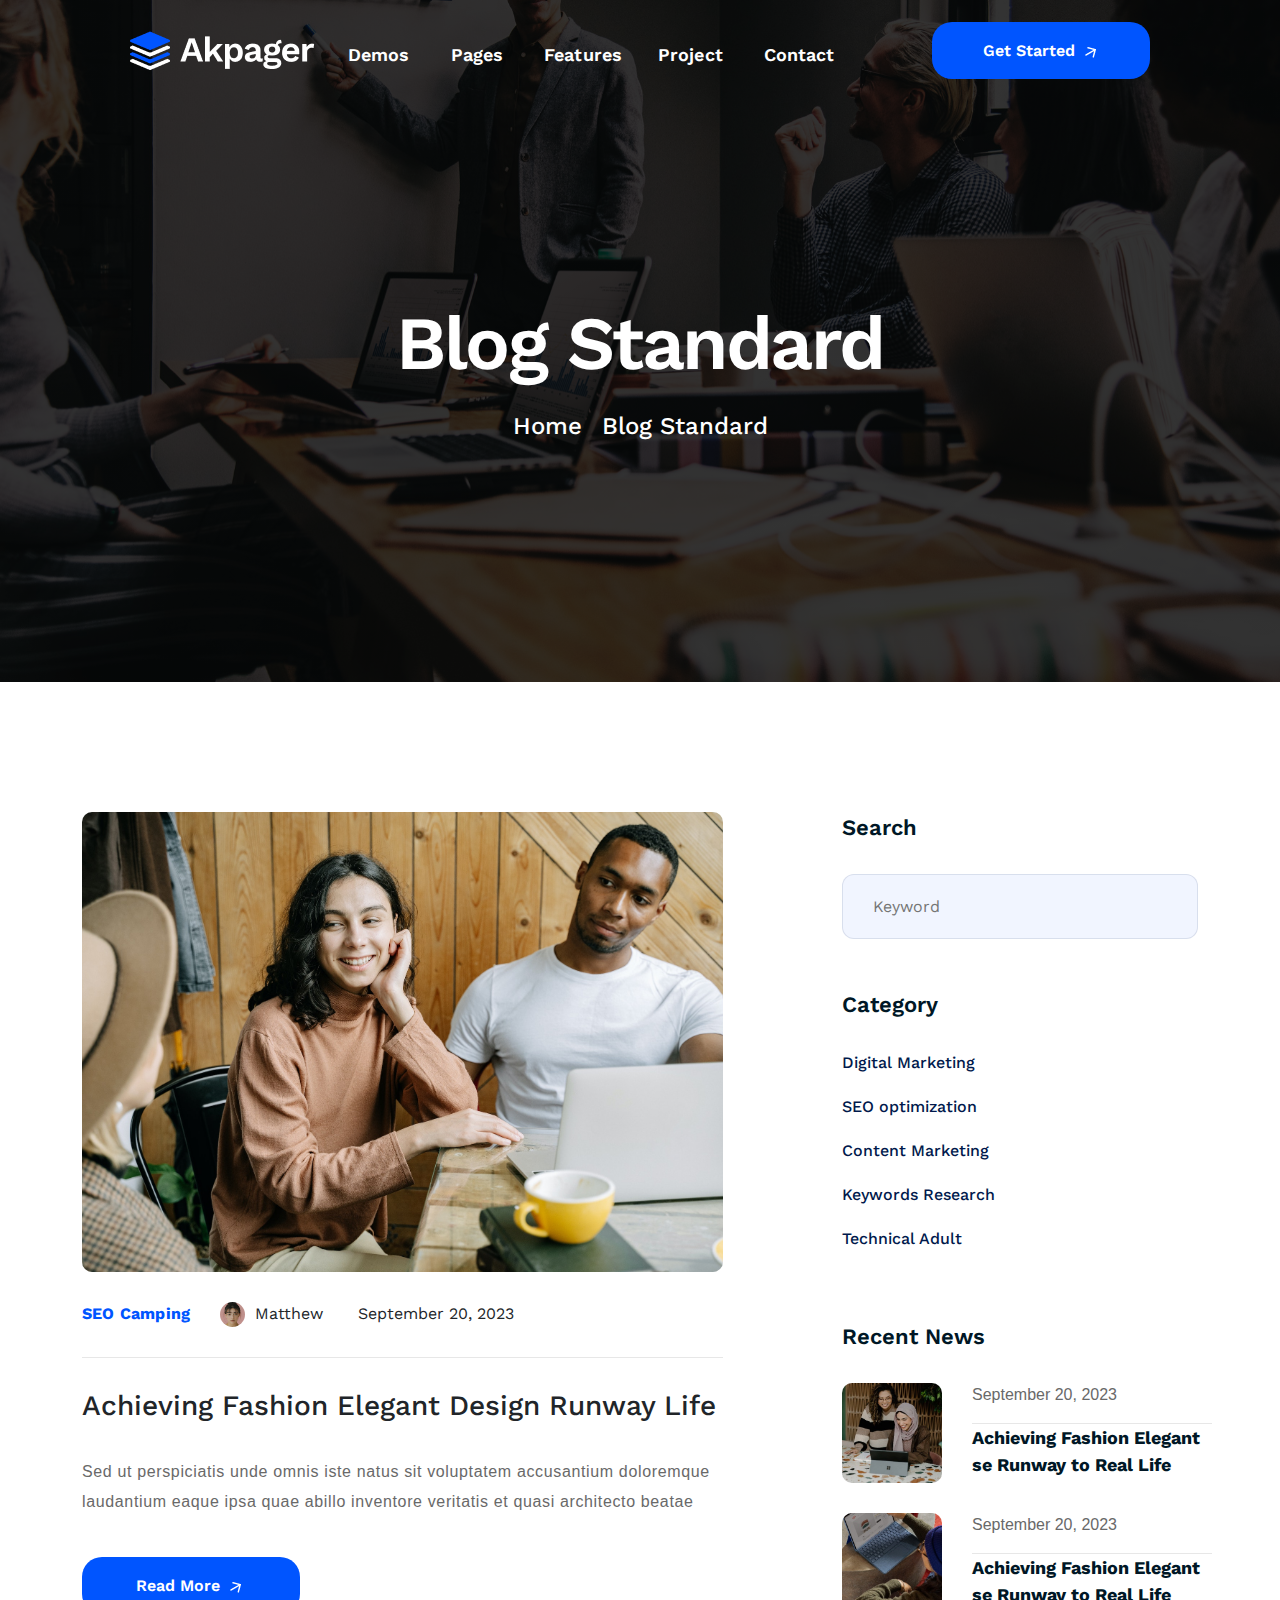
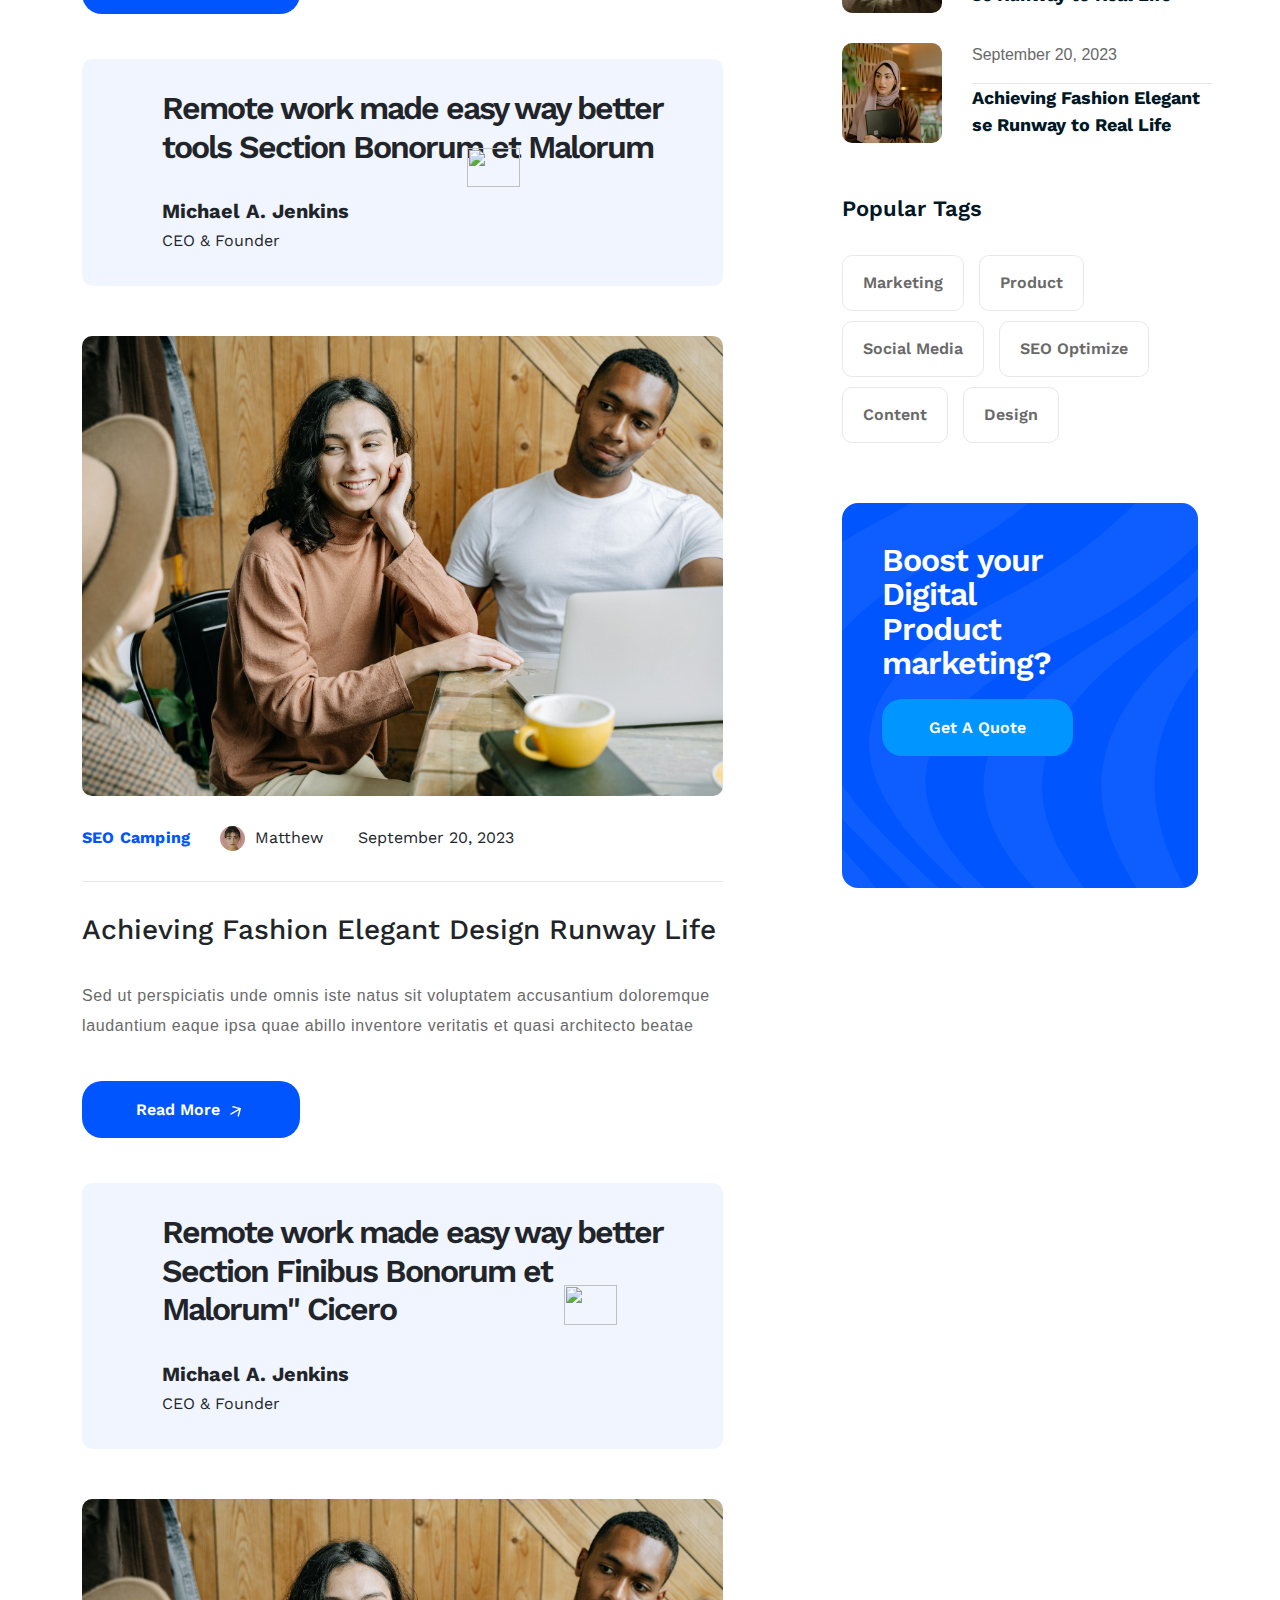
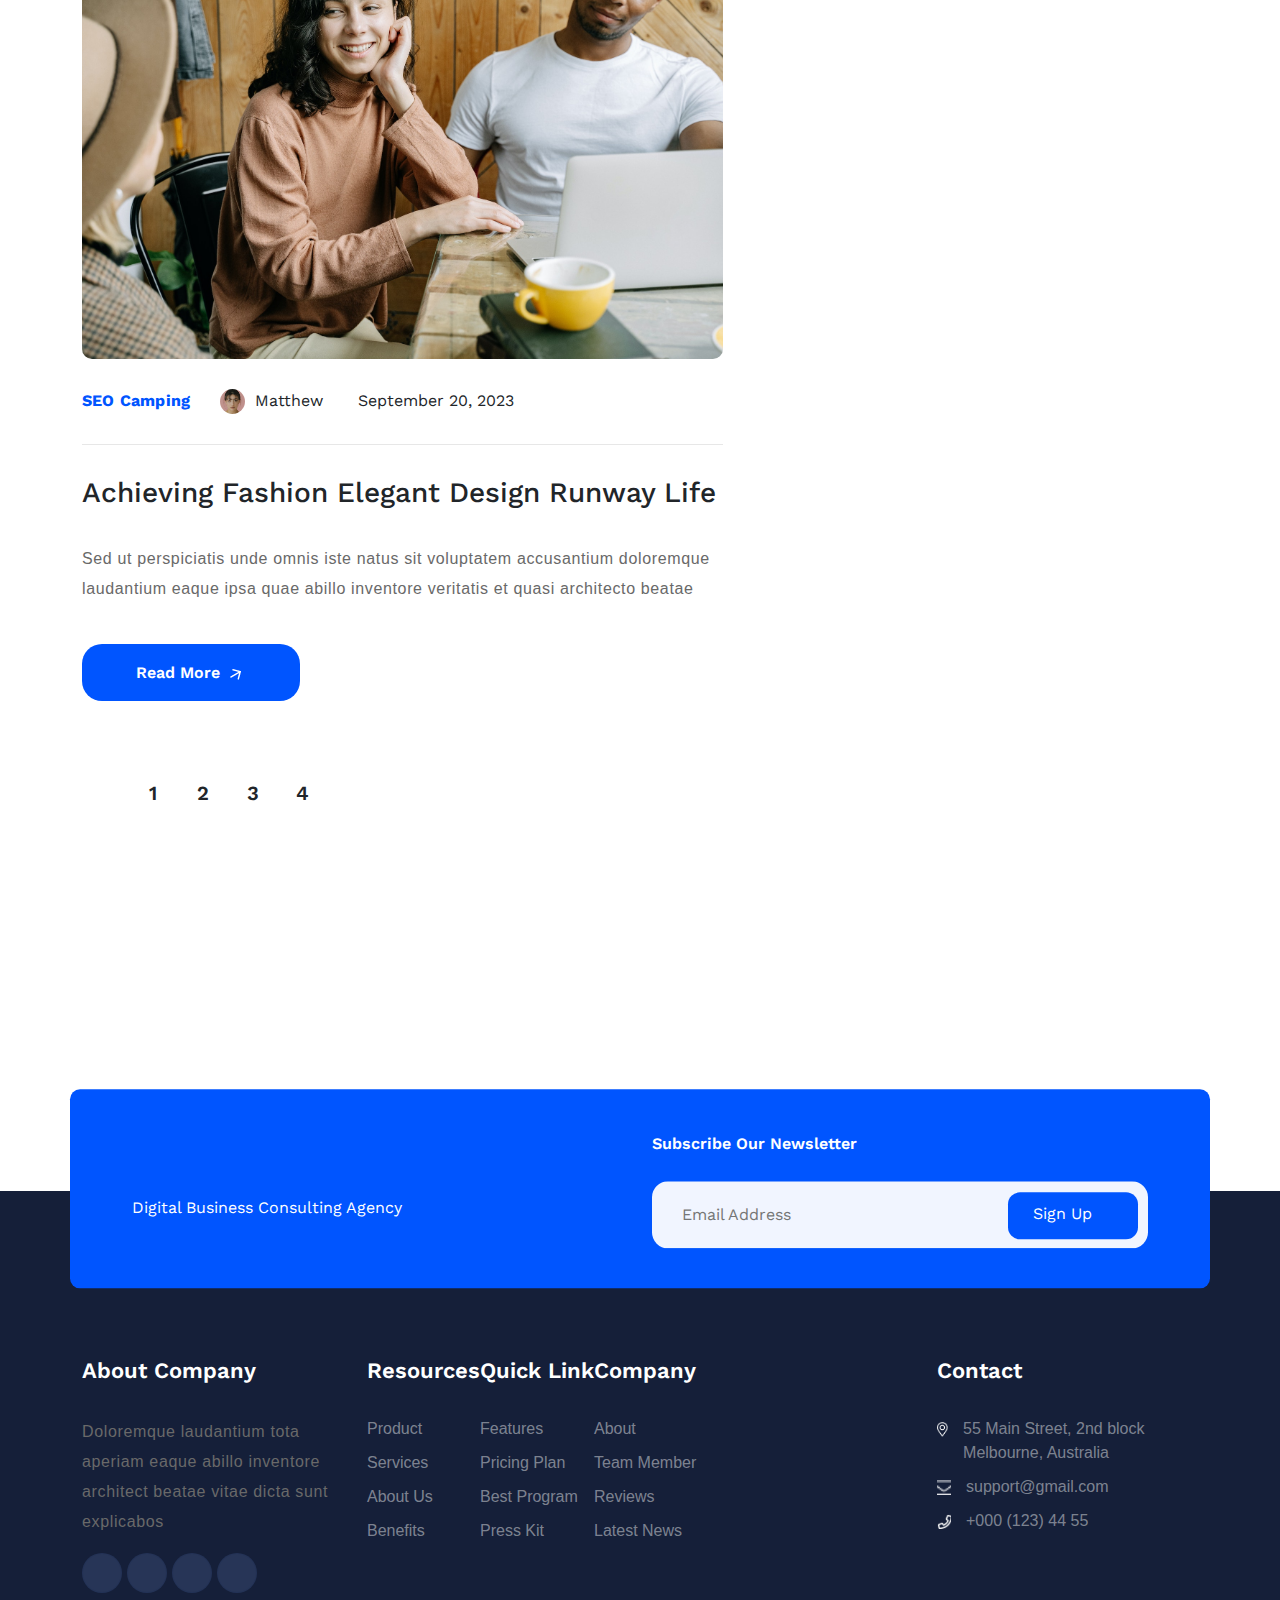
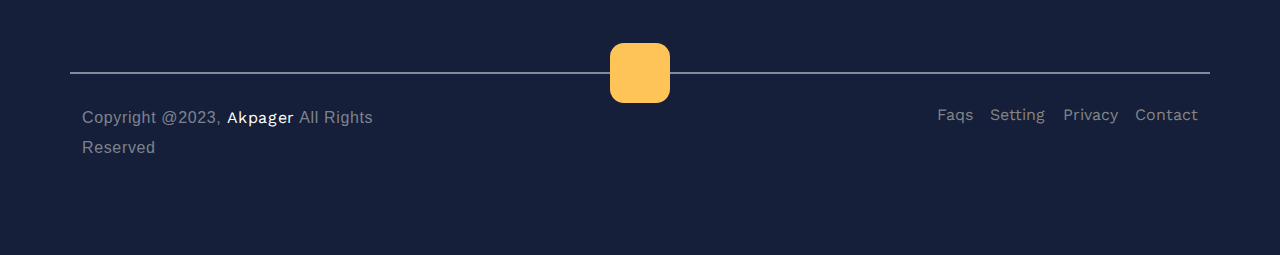
==== commit 8d906933: "update" ====
--- a/index.html
+++ b/index.html
@@ -81,7 +81,7 @@
         <section class="container">
             <div class="row">
                 <!-- blog -->
-                <div class="col-md-7 blog">
+                <div class="col-md-12 col-lg-7 blog">
                     <!-- blogItem -->
                     <div class="flat-latest-blog">
                         <div class="entry format-gallery">
@@ -245,7 +245,7 @@
                     </div> <!-- /tabbar -->
                 </div>
                 <!-- slideBar -->
-                <div class="col-md-4 offset-md-1 slideBar">
+                <div class="col-md-12 col-lg-4 offset-lg-1 slideBar">
                     <div class="widget widge-search">
                         <h3 class="widget-title">Search</h3>
                         <div class="input-search">
@@ -267,7 +267,7 @@
                                 <a href="">Keywords Research</a><i class="fa-solid fa-arrow-right"></i>
                             </li>
                             <li>
-                                <a href="#">Technical Adult</a>  <i class="fa-solid fa-arrow-right"></i>
+                                <a href="#">Technical Adult</a> <i class="fa-solid fa-arrow-right"></i>
                             </li>
                         </ul>
                     </div>
@@ -352,25 +352,30 @@
         <div class="footer-widgets">
             <div class="container">
                 <div class="widget-CTA ">
-                    <div class="CTA ">
-                        <div class="CTALogo">
-                            <div class="CTALogo-title">
-                                <img src="images/logo2.png" alt="">
-                            </div>
-                            <span>Digital Business Consulting Agency</span>
-                        </div>
-                        <div class="newsLetter">
-                            <span>Subscribe Our Newsletter</span>
-                            <input type="text" placeholder="Email Address" class="input-email">
-                            <div class="signUp">
-                                <a href="#" class="btn-signUp">Sign Up<i class="fa-solid fa-arrow-right fa-rotate-by"
-                                        style="color: #fcfcfc; --fa-rotate-angle: 320deg;"></i></a>
+                    <div class="row  CTA ">
+                        <div class="col-lg-4 col-md-12 col-12 CTALogo">
+                            <div class=" CTALogo">
+                                <div class="CTALogo-title">
+                                    <img src="images/logo2.png" alt="">
+                                </div>
+                                <span>Digital Business Consulting Agency</span>
+                            </div>
+                        </div>
+                        <div class=" col-lg-6 col-md-12 col-12 ">
+                            <div class="newsLetter">
+                                <span>Subscribe Our Newsletter</span>
+                                <input type="text" placeholder="Email Address" class="input-email">
+                                <div class="signUp">
+                                    <a href="#" class="btn-signUp">Sign Up<i
+                                            class="fa-solid fa-arrow-right fa-rotate-by"
+                                            style="color: #fcfcfc; --fa-rotate-angle: 320deg;"></i></a>
+                                </div>
                             </div>
                         </div>
                     </div>
                 </div>
                 <div class="row mgt--200">
-                    <div class="col-md-3">
+                    <div class="col-lg-3 col-md-12 col-12">
                         <div class="widget widget-text">
                             <h2 class="widget-title">About Company</h2>
                             <p class="text_paragraph"> Doloremque laudantium tota aperiam eaque abillo inventore
@@ -385,41 +390,39 @@
                             </ul>
                         </div>
                     </div>
-                    <div class="col-md-2">
-                        <div class="widget widget-text pdl-87">
-                            <h2 class="widget-title">Resources</h2>
-                            <ul>
-                                <li><a href="#" class="text_widgets">Product</a></li>
-                                <li><a href="#" class="text_widgets">Services</a></li>
-                                <li><a href="#" class="text_widgets">About Us</a> </li>
-                                <li><a href="#" class="text_widgets">Benefits</a></li>
-                            </ul>
-                        </div>
-                    </div>
-                    <div class="col-md-2 ">
-                        <div class="widget widget-text pdl-87">
-                            <h2 class="widget-title">Quick Link</h2>
-                            <ul>
-                                <li><a href="#" class="text_widgets">Features</a></li>
-                                <li><a href="#" class="text_widgets">Pricing Plan</a></li>
-                                <li><a href="#" class="text_widgets">Best Program</a> </li>
-                                <li><a href="#" class="text_widgets">Press Kit</a></li>
-                            </ul>
-                        </div>
-                    </div>
-                    <div class="col-md-2 ">
-                        <div class="widget widget-text pdl-87">
-                            <h2 class="widget-title">Company</h2>
-                            <ul>
-                                <li><a href="#" class="text_widgets">About</a></li>
-                                <li><a href="#" class="text_widgets">Team Member</a></li>
-                                <li><a href="#" class="text_widgets">Reviews</a> </li>
-                                <li><a href="#" class="text_widgets">Latest News</a></li>
-                            </ul>
-                        </div>
-                    </div>
-                    <div class="col-md-3">
-                        <div class="widget widget-text pdl-87">
+                    <div class="col-md-6">
+                        <div class="widget-link">
+                            <div class="widget widget-text ">
+                                <h2 class="widget-title">Resources</h2>
+                                <ul>
+                                    <li><a href="#" class="text_widgets">Product</a></li>
+                                    <li><a href="#" class="text_widgets">Services</a></li>
+                                    <li><a href="#" class="text_widgets">About Us</a> </li>
+                                    <li><a href="#" class="text_widgets">Benefits</a></li>
+                                </ul>
+                            </div>
+                            <div class="widget widget-text ">
+                                <h2 class="widget-title">Quick Link</h2>
+                                <ul>
+                                    <li><a href="#" class="text_widgets">Features</a></li>
+                                    <li><a href="#" class="text_widgets">Pricing Plan</a></li>
+                                    <li><a href="#" class="text_widgets">Best Program</a> </li>
+                                    <li><a href="#" class="text_widgets">Press Kit</a></li>
+                                </ul>
+                            </div>
+                            <div class="widget widget-text ">
+                                <h2 class="widget-title">Company</h2>
+                                <ul>
+                                    <li><a href="#" class="text_widgets">About</a></li>
+                                    <li><a href="#" class="text_widgets">Team Member</a></li>
+                                    <li><a href="#" class="text_widgets">Reviews</a> </li>
+                                    <li><a href="#" class="text_widgets">Latest News</a></li>
+                                </ul>
+                            </div>
+                        </div>
+                    </div>
+                    <div class="col-lg-3 col-12 col-md-12">
+                        <div class="widget widget-text ">
                             <h2 class="widget-title">Contact</h2>
                             <ul class="contact ">
                                 <li>
--- a/stylesheet/style.css
+++ b/stylesheet/style.css
@@ -404,7 +404,6 @@
 }
 
 .Banner-content {
-    /* position: absolute; */
     margin-top: 220px;
 }
 
@@ -725,6 +724,9 @@
     width: 14px;
     margin-top: 5px;
 }
+.footer-widgets .widget-link{
+    display: flex;
+}
 
 /* CTA */
 .widget-CTA {
@@ -732,7 +734,7 @@
 }
 
 .CTA {
-    padding: 40px 60px;
+    padding: 40px 50px;
     background-color: var(--primary-color);
     border-radius: 10px;
     display: flex;
@@ -743,7 +745,8 @@
 .CTA .CTALogo {}
 
 .CTALogo .CTALogo-title {
-    margin-bottom: 20px;
+    margin-top: 30px;
+    margin-bottom: 10px;
 }
 
 .CTALogo .CTALogo-title span {
@@ -761,7 +764,7 @@
 }
 
 .newsLetter {
-    margin-right: 70px;
+    position: relative;
 }
 
 .newsLetter span {
@@ -775,8 +778,6 @@
     height: 67px;
     border-radius: 16px;
     background-color: var(--third-color);
-    position: relative;
-
 }
 
 .newsLetter .btn-signUp {
@@ -787,11 +788,12 @@
     background-color: var(--primary-color);
     border: none;
     position: absolute;
-    top: 103px;
-    right: 142px;
+    top: 63px;
+    right: 10px;
     transition: all 0.3s ease-in-out;
 }
-.newsLetter .btn-signUp:hover{
+
+.newsLetter .btn-signUp:hover {
     background-color: var(--secondary-color);
 }
 
@@ -1056,17 +1058,12 @@
 .post-wrapper {
     display: flex;
     margin-bottom: 80px;
-    gap: 20px;
-}
-
-.post-wrapper img {
-    display: inline;
-    height: 100px;
-    width: 100px;
-    border-radius: 10px;
+    flex-wrap: wrap;
+    gap: 40px;
 }
 
 .post-wrapper .post-item {
+    max-width: 350px;
     display: flex;
     gap: 20px;
 }
@@ -1133,4 +1130,12 @@
 .comment-form #comment-container {
     height: 140px;
     margin-bottom: 30px;
+}
+
+/*
+----------------------------------------------------------------------
+ Product list
+ */
+.widget-Product-listing-list {
+    padding: 120px 0;
 }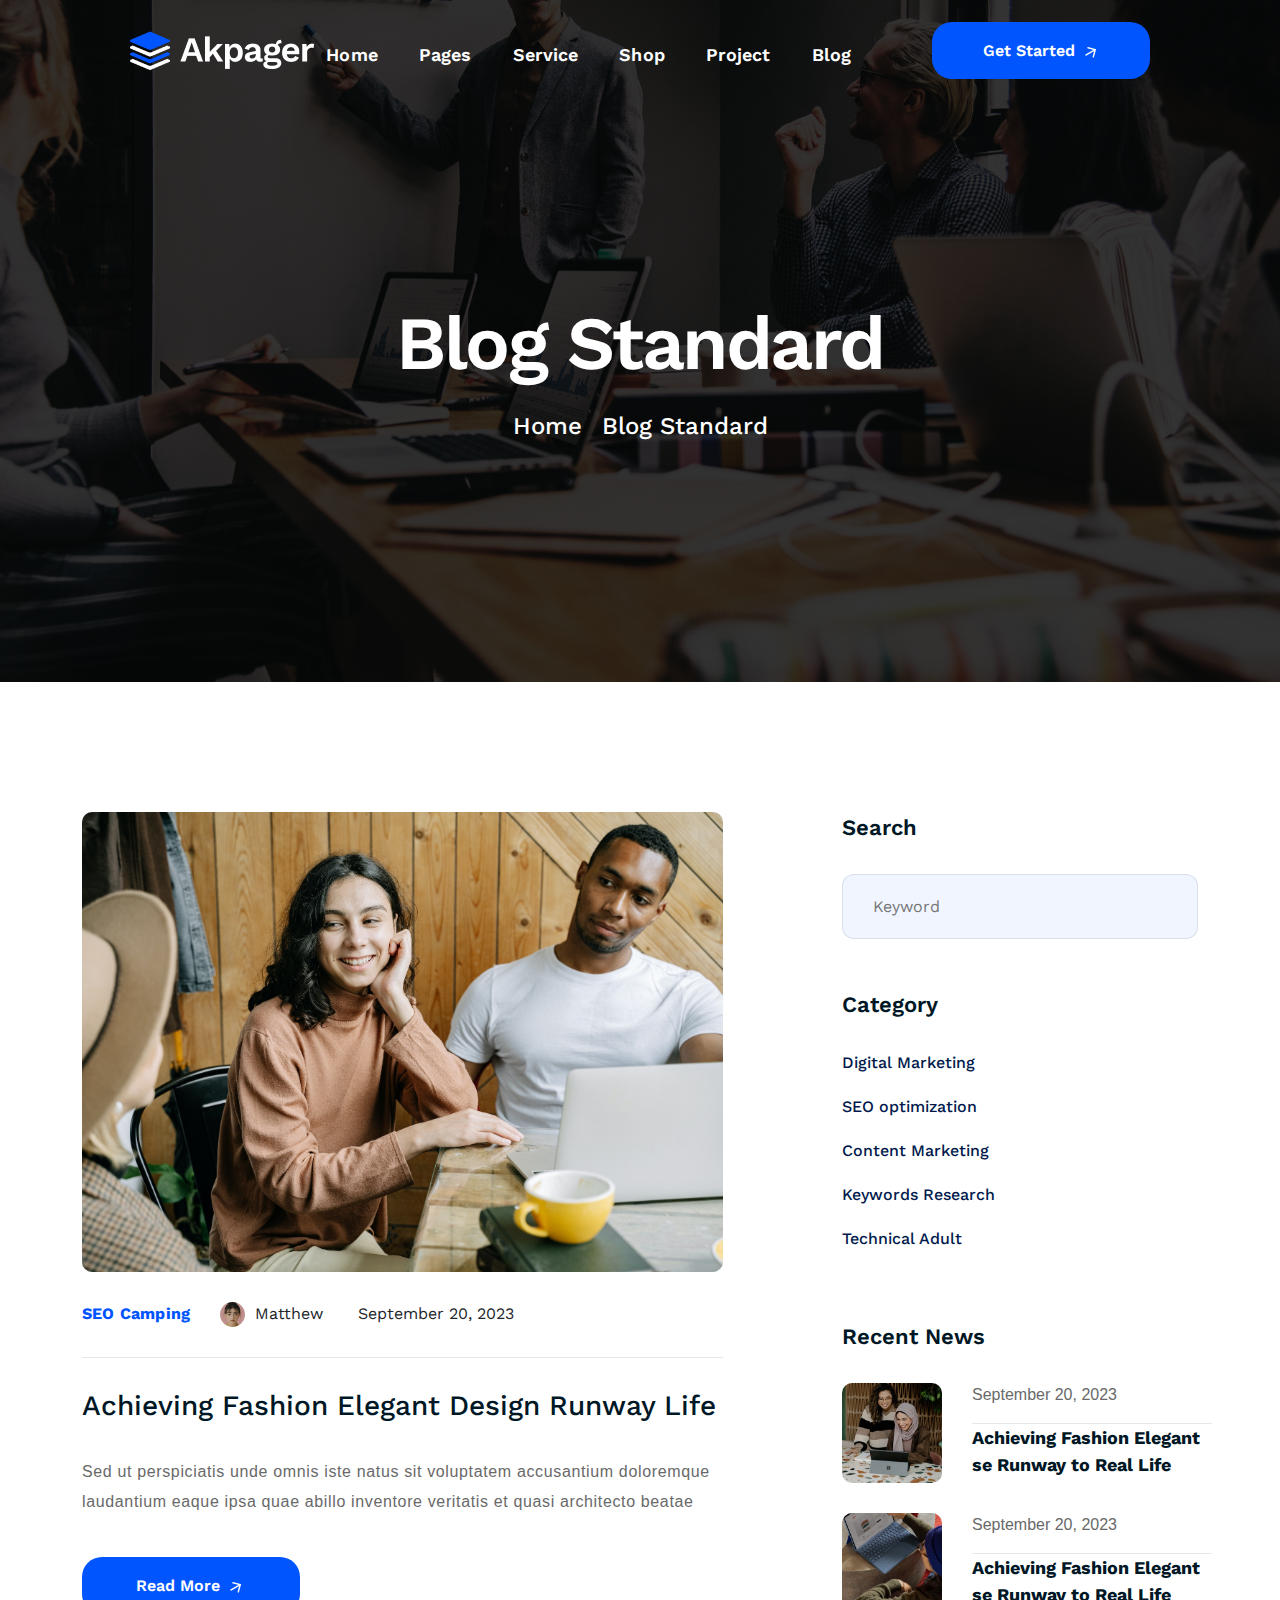
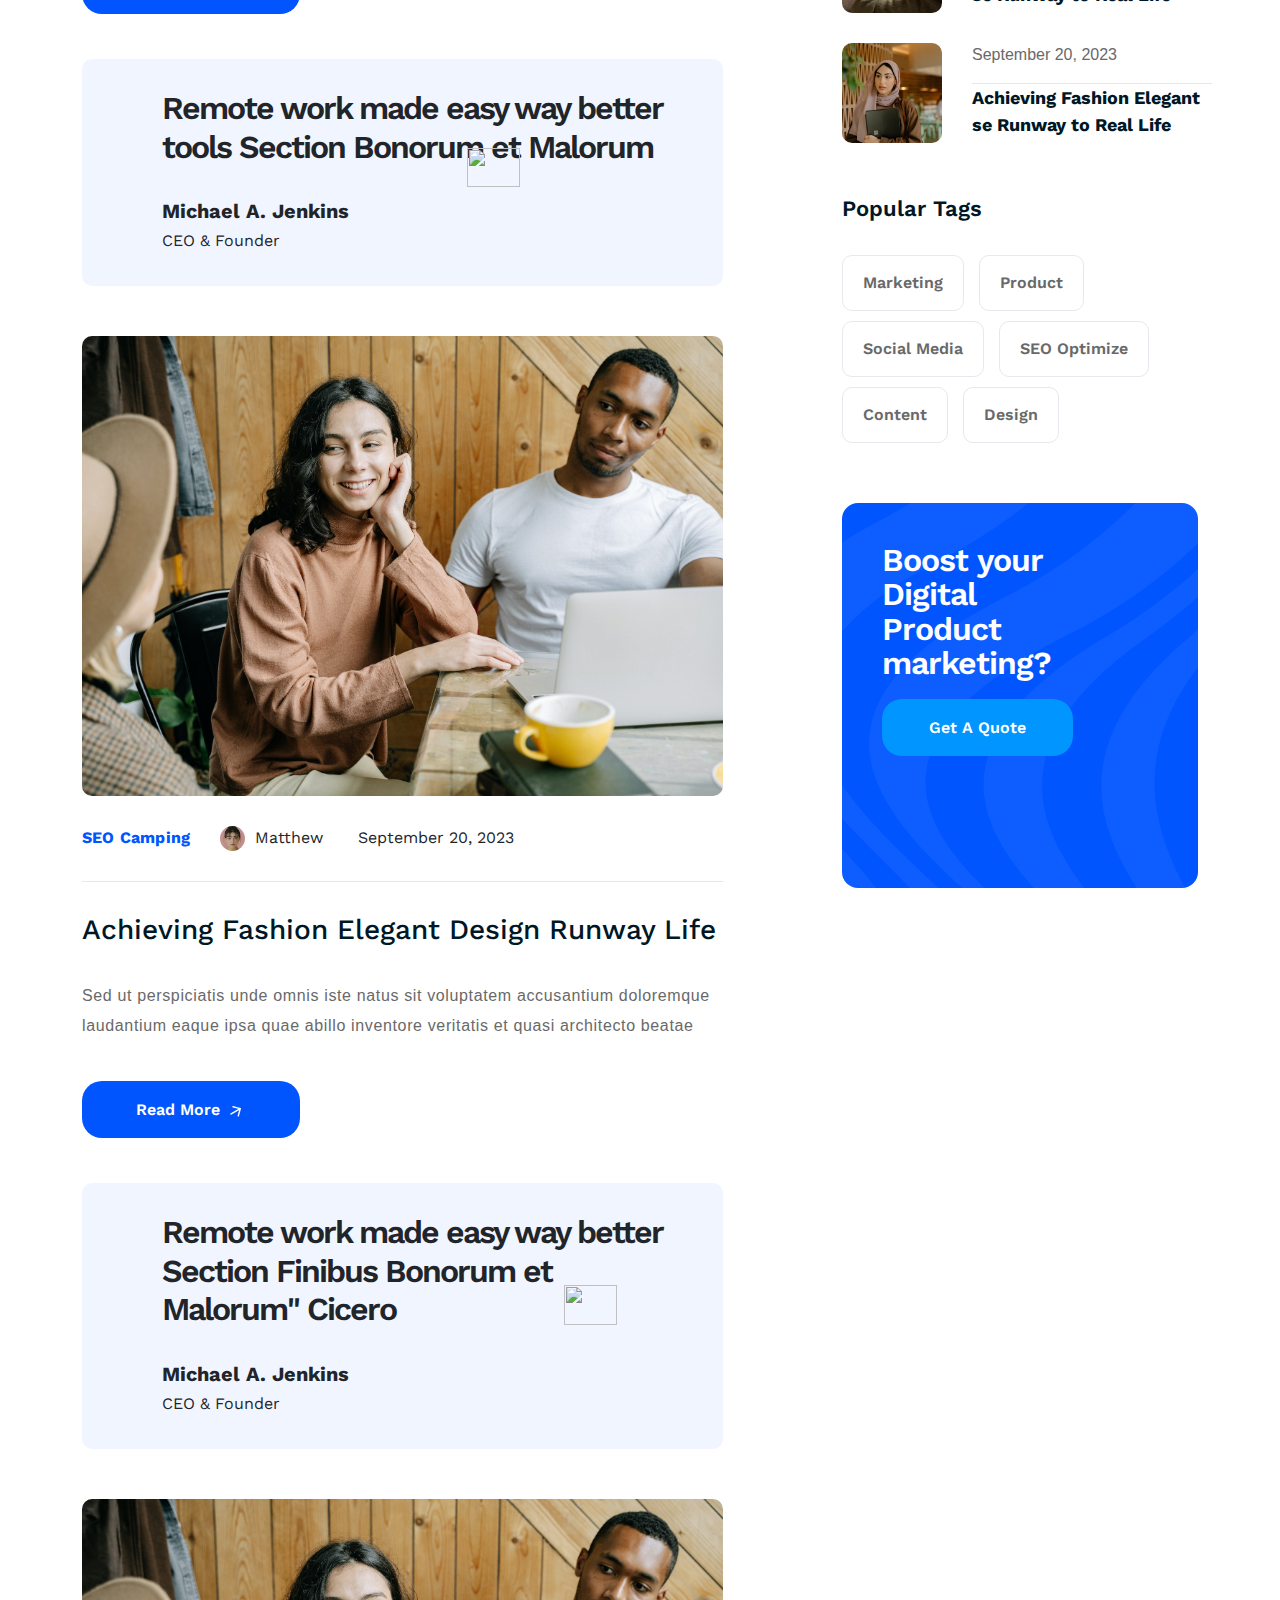
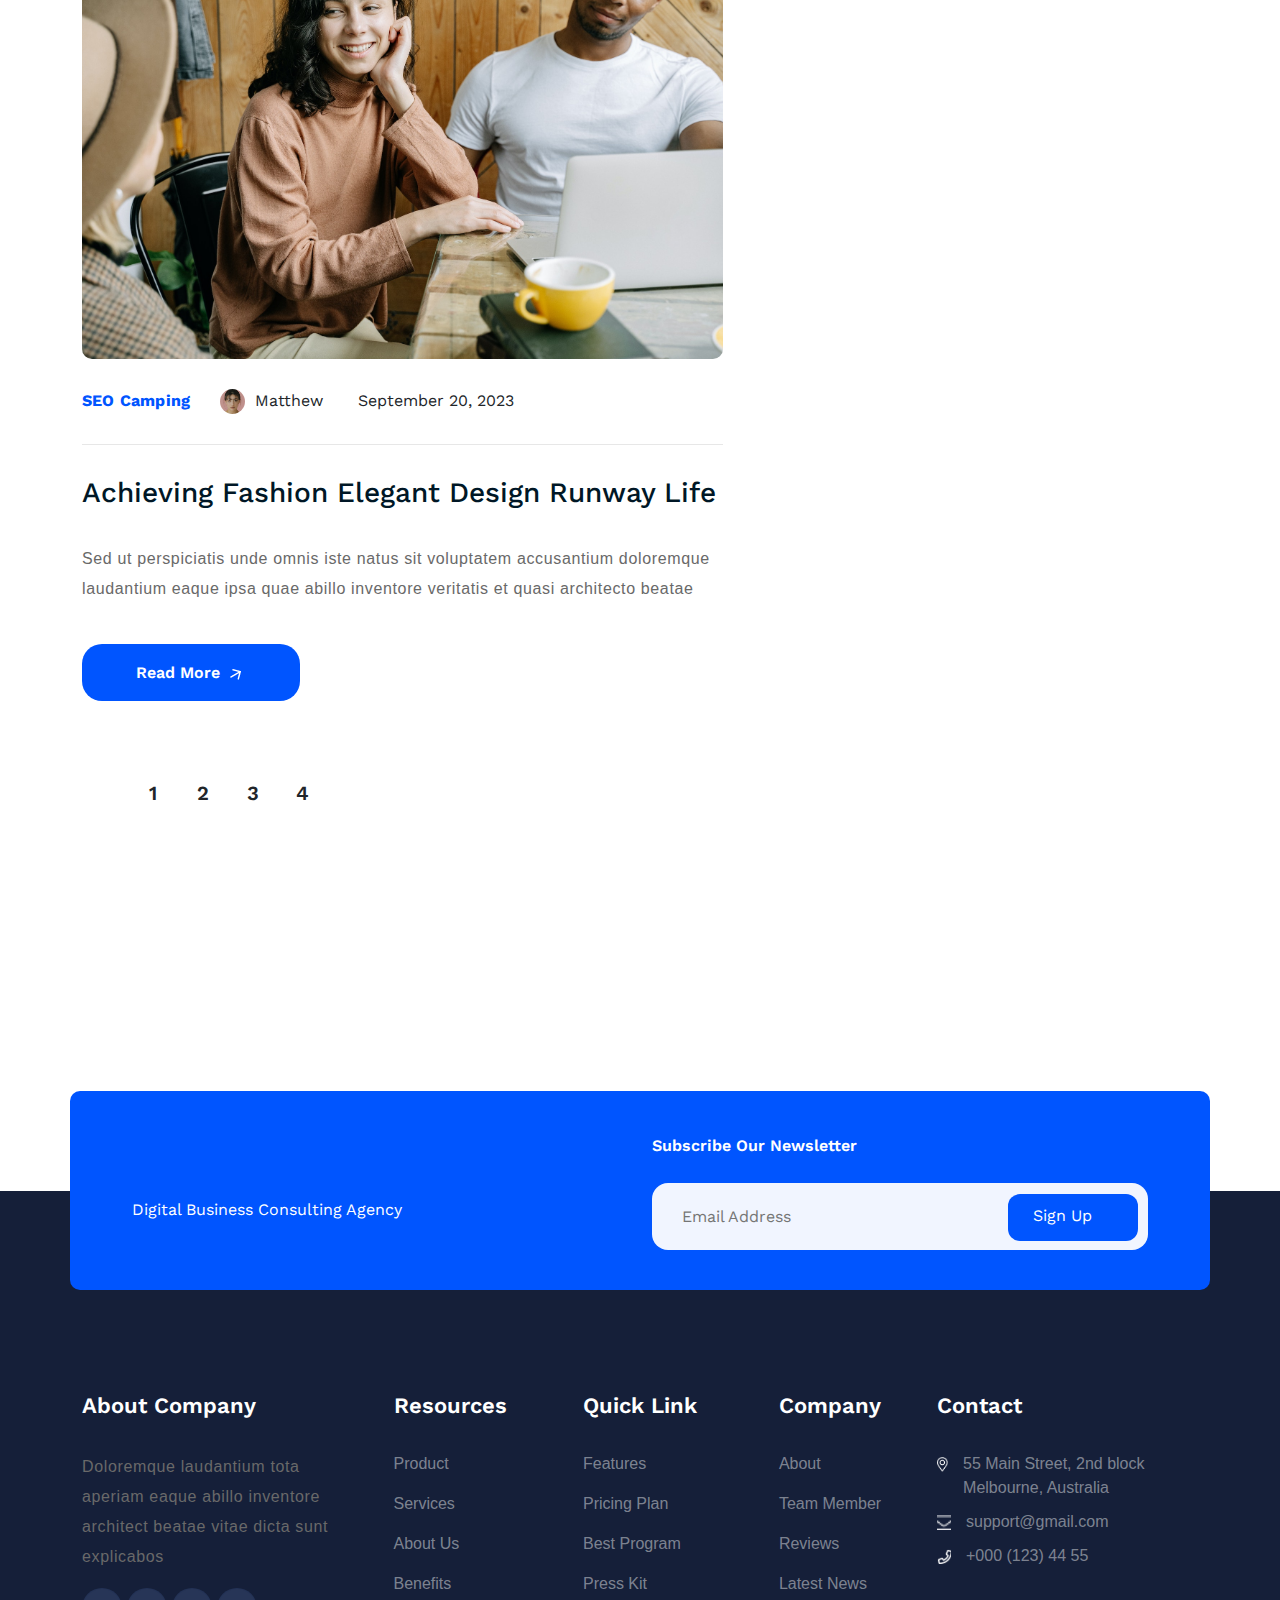
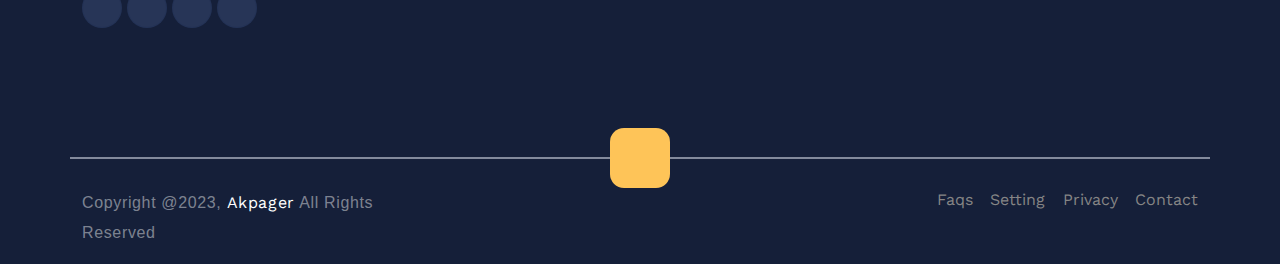
==== commit 9bd79f35: "update" ====
--- a/index.html
+++ b/index.html
@@ -25,30 +25,79 @@
             <nav class="nav-wrap">
                 <div class="mainnav" id="mainnav">
                     <ul class="menu">
-                        <li><a href="#">Demos<i class="fa-solid fa-chevron-down fa-2xs"></i></a>
+                        <li><a href="#">Home<i class="fa-solid fa-chevron-down fa-2xs"></i></a>
                             <ul id="subnav">
-                                <li><a href="#">demo1</a></li>
-                                <li><a href="#">demo1</a></li>
-                                <li><a href="#">demo1</a></li>
+                                <li><a href="#">MultiPage</a><i class="fa-solid fa-chevron-down fa-2xs"></i>
+                                    <ul id="subnav">
+                                        <li><a href="#">Business</a></li>
+                                        <li><a href="#">Lead Capture</a></li>
+                                        <li><a href="#">Software Landing</a></li>
+                                        <li><a href="">E-Learning</a></li>
+                                        <li><a href="">Saas Landing</a></li>
+                                        <li><a href="">AI Software</a></li>
+                                        <li><a href="">Website Builder</a></li>
+                                        <li><a href="">Fintech</a></li>
+                                        <li><a href="">Chatbot</a></li>
+                                        <li><a href="">Data Analysis</a></li>
+                                    </ul>
+                                </li>
+                                <li><a href="#">OnePage</a><i class="fa-solid fa-chevron-down fa-2xs"></i>
+                                    <ul id="subnav">
+                                        <li><a href="#">Business</a></li>
+                                        <li><a href="#">Lead Capture</a></li>
+                                        <li><a href="#">Software Landing</a></li>
+                                        <li><a href="">E-Learning</a></li>
+                                        <li><a href="">Saas Landing</a></li>
+                                        <li><a href="">AI Software</a></li>
+                                        <li><a href="">Website Builder</a></li>
+                                        <li><a href="">Fintech</a></li>
+                                        <li><a href="">Chatbot</a></li>
+                                        <li><a href="">Data Analysis</a></li>
+                                    </ul>
+                                </li>
                             </ul>
                         </li>
                         <li><a href="#">Pages<i class="fa-solid fa-chevron-down fa-2xs"></i></a>
                             <ul id="subnav">
-                                <li><a href="#">Page1</a></li>
-                                <li><a href="#">Page2</a></li>
-                                <li><a href="#">Page3</a></li>
+                                <li><a href="#">About Us</a></li>
+                                <li><a href="#">Faqs</a></li>
+                                <li><a href="#">Team Members</a></li>
+                                <li><a href="#">Team Members</a></li>
+                                <li><a href="#">Contact Us</a></li>
+                                <li><a href="#">Sign In</a></li>
+                                <li><a href="#">Sign Up</a></li>
+                                <li><a href="#">Coming Soon</a></li>
+                                <li><a href="#">404 Error</a></li>
                             </ul>
                         </li>
-                        <li><a href="#">Features</a>
+                        <li><a href="#">Service <i class="fa-solid fa-chevron-down fa-2xs"></i></a>
+                            <ul id="subnav">
+                                <li><a href="#">Our Services</a></li>
+                                <li><a href="#">Service Details</a></li>
+                            </ul>
+                        </li>
+                        <li><a href="#">Shop <i class="fa-solid fa-chevron-down fa-2xs"></i></a>
+                            <ul id="subnav">
+                                <li><a href="#">Our Products</a></li>
+                                <li><a href="#">Product Details</a></li>
+                                <li><a href="#">Shopping Cart</a></li>
+                                <li><a href="#">Checkout</a></li>
+                            </ul>
                         </li>
                         <li><a href="#">Project<i class="fa-solid fa-chevron-down fa-2xs"></i></a>
                             <ul id="subnav">
-                                <li><a href="#">Project1</a></li>
-                                <li><a href="#">Projec2</a></li>
-                                <li><a href="#">Projec3</a></li>
+                                <li><a href="#">Project Grid</a></li>
+                                <li><a href="#">Project List</a></li>
+                                <li><a href="#">Project Masonry</a></li>
+                                <li><a href="#">Project Details</a></li>
                             </ul>
                         </li>
-                        <li><a href="#">Contact</a></li>
+                        <li><a href="#">Blog <i class="fa-solid fa-chevron-down fa-2xs"></i></a>
+                            <ul id="subnav">
+                                <li><a href="#">Blog Standard</a></li>
+                                <li><a href="#">Blog Details</a></li>
+                            </ul>
+                        </li>
                         <li><i class="fa-solid fa-magnifying-glass fa-2xs" style="color: #fcfcfc;"></i></li>
                     </ul> <!-- /menu -->
                 </div>
@@ -106,7 +155,10 @@
                                 </div>
                                 <div class="line"></div>
                                 <div class="entry-title">
-                                    <h3 class="blogItem-title">Achieving Fashion Elegant Design Runway Life</h3>
+                                    <a href="blogDetail.html">
+                                        <h3 class="blogItem-title text-main">Achieving Fashion Elegant Design Runway
+                                            Life</h3>
+                                    </a>
                                 </div>
                                 <div class="entry-comment">
                                     <p>Sed ut perspiciatis unde omnis iste
@@ -120,7 +172,8 @@
                                     </p>
                                 </div>
                                 <div class="btn-custom" id="more-link">
-                                    <a href="#">Read More<img class="imgIcon" src="Icon/arrow.png" alt=""></a>
+                                    <a href="blogDetail.html">Read More<img class="imgIcon" src="Icon/arrow.png"
+                                            alt=""></a>
                                 </div>
                             </div> <!-- /blogItem -->
                         </div>
@@ -160,7 +213,10 @@
                                 </div>
                                 <div class="line"></div>
                                 <div class="entry-title">
-                                    <h3 class="blogItem-title">Achieving Fashion Elegant Design Runway Life</h3>
+                                    <a href="blogDetail.html">
+                                        <h3 class="blogItem-title text-main">Achieving Fashion Elegant Design Runway
+                                            Life</h3>
+                                    </a>
                                 </div>
                                 <div class="entry-comment">
                                     <p>Sed ut perspiciatis unde omnis iste
@@ -174,7 +230,8 @@
                                     </p>
                                 </div>
                                 <div class="btn-custom" id="more-link">
-                                    <a href="#">Read More<img class="imgIcon" src="Icon/arrow.png" alt=""></a>
+                                    <a href="blogDetail.html">Read More<img class="imgIcon" src="Icon/arrow.png"
+                                            alt=""></a>
                                 </div>
                             </div> <!-- /blogItem -->
                         </div>
@@ -214,7 +271,10 @@
                             </div>
                             <div class="line"></div>
                             <div class="entry-title">
-                                <h3 class="blogItem-title">Achieving Fashion Elegant Design Runway Life</h3>
+                                <a href="blogDetail.html">
+                                    <h3 class="blogItem-title text-main">Achieving Fashion Elegant Design Runway Life
+                                    </h3>
+                                </a>
                             </div>
                             <div class="entry-comment">
                                 <p>Sed ut perspiciatis unde omnis iste
@@ -228,7 +288,7 @@
                                 </p>
                             </div>
                             <div class="btn-custom" id="more-link">
-                                <a href="#">Read More<img class="imgIcon" src="Icon/arrow.png" alt=""></a>
+                                <a href="blogDetail.html">Read More<img class="imgIcon" src="Icon/arrow.png" alt=""></a>
                             </div>
                         </div> <!-- /blogItem -->
                     </div>
@@ -349,50 +409,51 @@
     </div>
     <!-- footer -->
     <footer class="footer">
-        <div class="footer-widgets">
-            <div class="container">
-                <div class="widget-CTA ">
-                    <div class="row  CTA ">
-                        <div class="col-lg-4 col-md-12 col-12 CTALogo">
-                            <div class=" CTALogo">
-                                <div class="CTALogo-title">
-                                    <img src="images/logo2.png" alt="">
-                                </div>
-                                <span>Digital Business Consulting Agency</span>
-                            </div>
-                        </div>
-                        <div class=" col-lg-6 col-md-12 col-12 ">
-                            <div class="newsLetter">
-                                <span>Subscribe Our Newsletter</span>
-                                <input type="text" placeholder="Email Address" class="input-email">
-                                <div class="signUp">
-                                    <a href="#" class="btn-signUp">Sign Up<i
-                                            class="fa-solid fa-arrow-right fa-rotate-by"
-                                            style="color: #fcfcfc; --fa-rotate-angle: 320deg;"></i></a>
-                                </div>
-                            </div>
-                        </div>
-                    </div>
-                </div>
-                <div class="row mgt--200">
-                    <div class="col-lg-3 col-md-12 col-12">
-                        <div class="widget widget-text">
-                            <h2 class="widget-title">About Company</h2>
-                            <p class="text_paragraph"> Doloremque laudantium tota aperiam eaque abillo inventore
-                                architect
-                                beatae
-                                vitae dicta sunt explicabos</p>
-                            <ul class="widget-social">
-                                <li><a href="#"><i class="fa-brands fa-facebook-f fa-sm"></i></a></li>
-                                <li><a href="#"><i class="fa-brands fa-twitter fa-sm"></i></a></li>
-                                <li><a href="#"><i class="fa-brands fa-linkedin-in fa-sm"></i></a></li>
-                                <li><a href="#"><i class="fa-brands fa-instagram fa-sm"></i></a></li>
-                            </ul>
-                        </div>
-                    </div>
-                    <div class="col-md-6">
-                        <div class="widget-link">
-                            <div class="widget widget-text ">
+        <div class="container">
+            <div class="widget-CTA ">
+                <div class="row CTA ">
+                    <div class="col-lg-5">
+                        <div class=" CTALogo">
+                            <div class="CTALogo-title">
+                                <img src="images/logo2.png" alt="">
+                            </div>
+                            <span>Digital Business Consulting Agency</span>
+                        </div>
+                    </div>
+                    <div class="col-xl-6 col-lg-7">
+                        <div class="newsLetter">
+                            <span>Subscribe Our Newsletter</span>
+                            <input type="text" placeholder="Email Address" class="input-email">
+                            <div class="signUp">
+                                <a href="#" class="btn-signUp">Sign Up<i class="fa-solid fa-arrow-right fa-rotate-by"
+                                        style="color: #fcfcfc; --fa-rotate-angle: 320deg;"></i></a>
+                            </div>
+                        </div>
+                    </div>
+                </div>
+            </div>
+        </div>
+        <div class="container">
+            <div class="row">
+                <div class="col-xl-3 col-lg-4 col-sm-6">
+                    <div class="widget widget-text footer-widget">
+                        <h2 class="widget-title">About Company</h2>
+                        <p class="text_paragraph "> Doloremque laudantium tota aperiam eaque abillo inventore
+                            architect
+                            beatae
+                            vitae dicta sunt explicabos</p>
+                        <ul class="widget-social">
+                            <li><a href="#" class="color-social"><i class="fa-brands fa-facebook-f fa-sm"></i></a></li>
+                            <li><a href="#" class="color-social"><i class="fa-brands fa-twitter fa-sm"></i></a></li>
+                            <li><a href="#" class="color-social"><i class="fa-brands fa-linkedin-in fa-sm"></i></a></li>
+                            <li><a href="#" class="color-social"><i class="fa-brands fa-instagram fa-sm"></i></a></li>
+                        </ul>
+                    </div>
+                </div>
+                <div class="col-xl-6">
+                    <div class="row">
+                        <div class="col-sm-4 col-6">
+                            <div class=" footer-widget widget widget-text widget-link ">
                                 <h2 class="widget-title">Resources</h2>
                                 <ul>
                                     <li><a href="#" class="text_widgets">Product</a></li>
@@ -401,7 +462,9 @@
                                     <li><a href="#" class="text_widgets">Benefits</a></li>
                                 </ul>
                             </div>
-                            <div class="widget widget-text ">
+                        </div>
+                        <div class="col-sm-4 col-6  ">
+                            <div class="footer-widget widget widget-text widget-link ">
                                 <h2 class="widget-title">Quick Link</h2>
                                 <ul>
                                     <li><a href="#" class="text_widgets">Features</a></li>
@@ -410,7 +473,10 @@
                                     <li><a href="#" class="text_widgets">Press Kit</a></li>
                                 </ul>
                             </div>
-                            <div class="widget widget-text ">
+                        </div>
+                        <div class="col-sm-4 col-6 ">
+
+                            <div class=" footer-widget widget widget-text widget-link ">
                                 <h2 class="widget-title">Company</h2>
                                 <ul>
                                     <li><a href="#" class="text_widgets">About</a></li>
@@ -421,41 +487,41 @@
                             </div>
                         </div>
                     </div>
-                    <div class="col-lg-3 col-12 col-md-12">
-                        <div class="widget widget-text ">
-                            <h2 class="widget-title">Contact</h2>
-                            <ul class="contact ">
-                                <li>
-                                    <img class="imgContact " src="Icon/LocationIcon.png" alt="">
-                                    <span class="text_widgets ">55 Main Street, 2nd block Melbourne,
-                                        Australia</span>
-                                </li>
-                                <li>
-                                    <img class="imgContact" src="Icon/MessageIcon.png" alt="">
-                                    <span class="text_widgets ">support@gmail.com</span>
-                                </li>
-                                <li>
-                                    <img class="imgContact" src="Icon/phoneIcon.png" alt="">
-                                    <span class="text_widgets">+000 (123) 44 55</span>
-                                </li>
-                            </ul>
-                        </div>
-                    </div>
-                    <div class="btnUp">
-                        <a href="#" class="upLink"><i class="fa-solid fa-angles-up fa-sm"></i></a>
-                    </div>
-                    <div class="col-md-4">
-                        <p class="text_widgets text_paragraph ">Copyright @2023, <span class="text-white">Akpager</span>
-                            All Rights Reserved</p>
-                    </div>
-                    <div class="col-md-3 offset-md-5">
-                        <ul class="flex-custom">
-                            <li>Faqs</li>
-                            <li>Setting</li>
-                            <li>Privacy</li>
-                            <li>Contact</li>
+                </div>
+                <div class="col-xl-3 col-lg-4 col-sm-6 ">
+                    <div class="widget widget-text footer-widget">
+                        <h2 class="widget-title">Contact</h2>
+                        <ul class="contact ">
+                            <li>
+                                <img class="imgContact " src="Icon/LocationIcon.png" alt="">
+                                <span class="text_widgets ">55 Main Street, 2nd block Melbourne,
+                                    Australia</span>
+                            </li>
+                            <li>
+                                <img class="imgContact" src="Icon/MessageIcon.png" alt="">
+                                <span class="text_widgets ">support@gmail.com</span>
+                            </li>
+                            <li>
+                                <img class="imgContact" src="Icon/phoneIcon.png" alt="">
+                                <span class="text_widgets">+000 (123) 44 55</span>
+                            </li>
                         </ul>
                     </div>
+                </div>
+                <div class="btnUp">
+                    <a href="#" class="upLink"><i class="fa-solid fa-angles-up fa-sm"></i></a>
+                </div>
+                <div class="col-md-4">
+                    <p class="text_widgets text_paragraph ">Copyright @2023, <span class="text-white">Akpager</span>
+                        All Rights Reserved</p>
+                </div>
+                <div class="col-md-3 offset-md-5">
+                    <ul class="flex-custom">
+                        <li>Faqs</li>
+                        <li>Setting</li>
+                        <li>Privacy</li>
+                        <li>Contact</li>
+                    </ul>
                 </div>
             </div>
         </div>
--- a/stylesheet/style.css
+++ b/stylesheet/style.css
@@ -1,6 +1,36 @@
+/* *
+* Name: Akpager
+* Author: Nguyen Van Viet Hoang
+*
+* */
+
+
 @import url('https://fonts.googleapis.com/css2?family=Work+Sans:ital,wght@0,100..900;1,100..900&display=swap');
 @import url(./color.css);
 
+/**
+  * Reset
+  * Repeatable Patterns    
+  *	Header 
+  * Blog
+  * Blog Single  
+  * slideBar  
+  * widget search
+  *
+  * widget tag
+  * flat-socials 
+  * Switcher
+  * GoTop Button
+  * Footer
+  * Footer widget  
+  * Bottom
+  * Parallax
+  * Boxed
+  * Revolution Slider  
+*/
+
+/* Reset
+-------------------------------------------------------------- */
 * {
     padding: 0;
     margin: 0;
@@ -115,6 +145,112 @@
     background: transparent;
 }
 
+ol,
+ul {
+    list-style: none;
+}
+
+blockquote,
+q {
+    -webkit-hyphens: none;
+    -moz-hyphens: none;
+    -ms-hyphens: none;
+    hyphens: none;
+    quotes: none;
+}
+
+figure {
+    margin: 0;
+}
+
+:focus {
+    outline: 0;
+}
+
+table {
+    border-collapse: collapse;
+    border-spacing: 0;
+}
+
+img {
+    border: 0;
+    -ms-interpolation-mode: bicubic;
+    vertical-align: middle;
+}
+
+legend {
+    white-space: normal;
+}
+
+button,
+input,
+select,
+textarea {
+    font-size: 100%;
+    margin: 0;
+    max-width: 100%;
+    vertical-align: baseline;
+    -webkit-box-sizing: border-box;
+    -moz-box-sizing: border-box;
+    box-sizing: border-box;
+}
+
+button,
+input {
+    line-height: normal;
+}
+
+input,
+textarea {
+    background-image: -webkit-linear-gradient(hsla(0, 0%, 100%, 0), hsla(0, 0%, 100%, 0));
+    /* Removing the inner shadow, rounded corners on iOS inputs */
+}
+
+button,
+input[type="button"],
+input[type="reset"],
+input[type="submit"] {
+    line-height: 1;
+    cursor: pointer;
+    /* Improves usability and consistency of cursor style between image-type 'input' and others */
+    -webkit-appearance: button;
+    /* Corrects inability to style clickable 'input' types in iOS */
+    border: none;
+}
+
+input[type="checkbox"],
+input[type="radio"] {
+    padding: 0;
+    /* Addresses excess padding in IE8/9 */
+}
+
+input[type="search"] {
+    -webkit-appearance: textfield;
+    /* Addresses appearance set to searchfield in S5, Chrome */
+}
+
+input[type="search"]::-webkit-search-decoration {
+    /* Corrects inner padding displayed oddly in S5, Chrome on OSX */
+    -webkit-appearance: none;
+}
+
+button::-moz-focus-inner,
+input::-moz-focus-inner {
+    /* Corrects inner padding and border displayed oddly in FF3/4 www.sitepen.com/blog/2008/05/14/the-devils-in-the-details-fixing-dojos-toolbar-buttons/ */
+    border: 0;
+    padding: 0;
+}
+
+*,
+*:before,
+*:after {
+    -webkit-box-sizing: border-box;
+    -moz-box-sizing: border-box;
+    box-sizing: border-box;
+}
+
+/* Repeatable Patterns
+-------------------------------------------------------------- */
 h1 {
     font: 75px/82.5px "Work Sans", sans-serif !important;
 }
@@ -158,7 +294,6 @@
     letter-spacing: 0.64px;
 
 }
-
 
 article,
 aside,
@@ -316,8 +451,8 @@
 }
 
 
-
-/* header */
+/* header 
+--------------------------------------------------------------------*/
 #header {
     padding-top: 30px;
     padding-bottom: 242px;
@@ -332,9 +467,20 @@
     margin: 0 130px;
 
 }
-
+#mainnav ul > li ul > li > a{
+    color: black !important;
+}
 #mainnav ul li {
     position: relative;
+}
+
+#mainnav .subnav {
+    position: relative;
+}
+#mainnav ul li ul li{
+    display: flex;
+    justify-content: space-between;
+    padding: 20px;
 }
 
 #mainnav ul li ul {
@@ -343,15 +489,11 @@
     position: absolute;
     z-index: 9999;
     left: 0px;
-    top: 100%;
+    top: 101%;
     opacity: 0;
-    filter: alpha(opacity=0);
+    min-width: 250px;
     visibility: hidden;
-    -webkit-transform: translate(0px, 10px);
-    -moz-transform: translate(0px, -10px);
-    -ms-transform: translate(0px, -10px);
-    -o-transform: translate(0px, -10px);
-    transform: translate(0px, -10px);
+    background: white;
     -webkit-transition: all 0.2s ease-in-out;
     -moz-transition: all 0.2s ease-in-out;
     -ms-transition: all 0.2s ease-in-out;
@@ -361,9 +503,9 @@
 
 #mainnav ul li ul li {
     width: 100%;
-    padding: 10px 0 10px 10px;
+    padding: 20px;
     float: left;
-    border-bottom: 1px solid var(--primary-color);
+    border-bottom: 1px solid rgba(1, 13, 9, 0.1);
 }
 
 #mainnav li:hover>ul {
@@ -378,6 +520,17 @@
     transform: translate(0, 0);
 }
 
+#mainnav ul li ul li ul {
+    left: 251px;
+    top: 0;
+    margin-left: -30px;
+}
+
+
+
+
+
+
 .header-inner .nav-wrap .menu li {
     display: inline;
     line-height: 21.11px;
@@ -439,8 +592,8 @@
     text-decoration: underline !important;
 }
 
+/* Blog */
 /* -------------------------------------------------------------------------- */
-/* Blog */
 .flat-latest-blog {}
 
 .main-post .author {
@@ -537,8 +690,203 @@
     transition: all 0.3s ease-in-out;
 }
 
+/* BlogSigle 
+------------------------------------------------------------*/
+
+.alignleft {
+    border-radius: 10px;
+    background-color: rgba(241, 245, 255, 1);
+    padding: 30px 50px;
+    margin-top: 45px;
+    margin-bottom: 50px;
+}
+
+.wrap-text .blockqiute-text {
+    display: flex;
+}
+
+.wrap-text .blockqiute-text img {
+    width: 52.54px;
+    height: 39.36px;
+}
+
+.wrap-text .blockqiute-text h2 {
+    margin-left: 30px;
+    letter-spacing: -2px;
+    margin-bottom: 30px;
+
+}
+
+.wrap-text .whisper {
+    font-weight: 600;
+    font-size: 16px;
+    letter-spacing: 1px;
+    line-height: 18.77px;
+    padding-left: 150px;
+    text-transform: uppercase;
+    position: relative;
+
+}
+
+.wrap-text .whisper::before {
+    width: 40px;
+    height: 2px;
+    background-color: rgba(0, 23, 38, 1);
+    content: "";
+    left: 84px;
+    top: 8px;
+    position: absolute;
+}
+
+/* widget-share */
+.widget-share {
+    display: flex;
+    justify-content: space-between;
+    margin-bottom: 60px;
+}
+
+.widget-share h3 {
+    display: inline-block;
+}
+
+.widget.widget-share .widget-tag>a {
+    color: rgba(105, 105, 105, 1);
+    display: inline-block;
+    padding: 10px 15px;
+    margin: 0 5px 0 0;
+}
+
+.widget.flat-socials .widget-social {
+    display: inline-block;
+}
+
+.main-post .line {
+    width: 100%;
+    height: 1.2px;
+    margin: 20px 0 30.8px 0;
+    background-color: rgba(15, 17, 15, 0.1);
+}
+
+/* author */
+.alignleft-fluid {
+    background-color: rgba(241, 245, 255, 1);
+    padding: 40px 0px;
+    margin-top: 45px;
+    margin-bottom: 50px;
+    border-radius: 10px;
+}
+
+.wrap-author {
+    display: flex;
+}
+
+.wrap-author .author-avatar {
+    height: 130px;
+    width: 130px;
+    margin-left: 40px;
+    padding-top: 9px;
+}
+
+.wrap-author .author-detail {
+    margin-left: 40px;
+    margin-right: 52px;
+}
+
+.wrap-author .author-detail h2 {
+    font-size: 22px;
+}
+
+.author-detail .widget-social li a {
+    color:
+        rgba(105, 105, 105, 1) !important;
+    margin-right: 20px;
+}
+
+.author-detail .widget-social li a:hover {
+    background-color: rgba(241, 245, 255, 1) !important;
+    color: var(--primary-color) !important;
+}
+
+/* post */
+.post-wrapper {
+    display: flex;
+    margin-bottom: 80px;
+    flex-wrap: wrap;
+    gap: 40px;
+}
+
+.post-wrapper .post-item {
+    max-width: 350px;
+    display: flex;
+    gap: 20px;
+}
+
+/* comment */
+.comment-list .comment {
+    display: flex;
+}
+
+.comment-list .comment-detail {
+    margin-left: 30px;
+}
+
+.comment-detail .comment-meta .comment-author {
+    margin-right: 13px;
+}
+
+.comment-detail .comment-body {
+    margin-top: 25px;
+    margin-bottom: 20px;
+}
+
+.comment-detail .comment-reply {
+    color: black !important;
+    font-size: 18px;
+    font-weight: 600;
+    line-height: 21.11px;
+    padding: 5px 10px;
+}
+
+.children {
+    display: inline-block;
+    margin: 50px 0 0 70px !important;
+}
+
+/* form */
+.comment-respond {
+    padding: 50px;
+    background-color:
+        rgba(241, 245, 255, 1);
+    margin-top: 80px
+}
+
+.comment-respond h2 {
+    margin-bottom: 30px;
+}
+
+.comment-form .name-container {
+    width: 48.27%;
+    float: left;
+    margin-right: 20px;
+}
+
+.comment-form .phone-container {
+    width: 48.27%;
+}
+
+.comment-form .email-container {
+    width: 100%;
+    margin: 30px 0;
+}
+
+.comment-form #comment-container {
+    height: 140px;
+    margin-bottom: 30px;
+}
+
+
+/* slidebar */
 /* ------------------------------------------------------------------------------ */
-/* slidebar */
 .slideBar .widget {
     margin-bottom: 50px;
 }
@@ -620,7 +968,7 @@
 
 
 
-/* Populartags */
+/*widget-Populartags */
 .widgget-popular {
     margin: 50px 0;
 }
@@ -630,7 +978,7 @@
 }
 
 
-/* Poster */
+/* Widget-Poster */
 .widget.widget-poster {
     width: 100%;
     min-height: 385px;
@@ -685,13 +1033,12 @@
 /* footer */
 .footer {
     background-color: var(--color-footer);
-    padding: 115px 0 76px;
     color: #858585;
     position: relative;
 }
 
-.footer-widgets {
-    margin-top: 50px;
+.footer-widget {
+    margin-bottom: 50px;
 }
 
 .widget.widget-text .widget-title {
@@ -701,13 +1048,6 @@
 
 .widget.widget_text .widget-social {
     display: flex;
-}
-
-.widget.widget_text .widget-social li a i {
-    color: rgba(126, 145, 195, 1);
-    background-color:
-        rgba(39, 53, 87, 1);
-    margin-left: 10px;
 }
 
 .widget-text ul li {
@@ -724,13 +1064,19 @@
     width: 14px;
     margin-top: 5px;
 }
-.footer-widgets .widget-link{
-    display: flex;
+
+.widget-link {
+    max-width: max-content;
+    margin: 0 auto;
+}
+
+.widget-link ul li:not(:last-child) {
+    padding-bottom: 16px;
 }
 
 /* CTA */
 .widget-CTA {
-    transform: translateY(-134%);
+    transform: translateY(-100px);
 }
 
 .CTA {
@@ -741,8 +1087,6 @@
     justify-content: space-between;
 
 }
-
-.CTA .CTALogo {}
 
 .CTALogo .CTALogo-title {
     margin-top: 30px;
@@ -838,81 +1182,6 @@
 }
 
 /* ----------------------------------------------------------------------------------------------- */
-/* Detailblog */
-
-.alignleft {
-    border-radius: 10px;
-    background-color: rgba(241, 245, 255, 1);
-    padding: 30px 50px;
-    margin-top: 45px;
-    margin-bottom: 50px;
-}
-
-.wrap-text .blockqiute-text {
-    display: flex;
-}
-
-.wrap-text .blockqiute-text img {
-    width: 52.54px;
-    height: 39.36px;
-}
-
-.wrap-text .blockqiute-text h2 {
-    margin-left: 30px;
-    letter-spacing: -2px;
-    margin-bottom: 30px;
-
-}
-
-.wrap-text .whisper {
-    font-weight: 600;
-    font-size: 16px;
-    letter-spacing: 1px;
-    line-height: 18.77px;
-    padding-left: 150px;
-    text-transform: uppercase;
-    position: relative;
-
-}
-
-.wrap-text .whisper::before {
-    width: 40px;
-    height: 2px;
-    background-color: rgba(0, 23, 38, 1);
-    content: "";
-    left: 84px;
-    top: 8px;
-    position: absolute;
-}
-
-/* widget-share */
-.widget-share {
-    display: flex;
-    justify-content: space-between;
-    margin-bottom: 60px;
-}
-
-.widget-share h3 {
-    display: inline-block;
-}
-
-.widget.widget-share .widget-tag>a {
-    color: rgba(105, 105, 105, 1);
-    display: inline-block;
-    padding: 10px 15px;
-    margin: 0 5px 0 0;
-}
-
-.widget.flat-socials .widget-social {
-    display: inline-block;
-}
-
-.main-post .line {
-    width: 100%;
-    height: 1.2px;
-    margin: 20px 0 30.8px 0;
-    background-color: rgba(15, 17, 15, 0.1);
-}
 
 /* Mobile navigation
 ---------------------------------------- */
@@ -1014,128 +1283,7 @@
     color: #fff;
 }
 
-/* author */
-.alignleft-fluid {
-    background-color: rgba(241, 245, 255, 1);
-    padding: 40px 0px;
-    margin-top: 45px;
-    margin-bottom: 50px;
-    border-radius: 10px;
-}
-
-.wrap-author {
-    display: flex;
-}
-
-.wrap-author .author-avatar {
-    height: 130px;
-    width: 130px;
-    margin-left: 40px;
-    padding-top: 9px;
-}
-
-.wrap-author .author-detail {
-    margin-left: 40px;
-    margin-right: 52px;
-}
-
-.wrap-author .author-detail h2 {
-    font-size: 22px;
-}
-
-.author-detail .widget-social li a {
-    color:
-        rgba(105, 105, 105, 1) !important;
-    margin-right: 20px;
-}
-
-.author-detail .widget-social li a:hover {
-    background-color: rgba(241, 245, 255, 1) !important;
-    color: var(--primary-color) !important;
-}
-
-/* post */
-.post-wrapper {
-    display: flex;
-    margin-bottom: 80px;
-    flex-wrap: wrap;
-    gap: 40px;
-}
-
-.post-wrapper .post-item {
-    max-width: 350px;
-    display: flex;
-    gap: 20px;
-}
-
-
-/* comment */
-.comment-list .comment {
-    display: flex;
-}
-
-.comment-list .comment-detail {
-    margin-left: 30px;
-}
-
-.comment-detail .comment-meta .comment-author {
-    margin-right: 13px;
-}
-
-.comment-detail .comment-body {
-    margin-top: 25px;
-    margin-bottom: 20px;
-}
-
-.comment-detail .comment-reply {
-    color: black !important;
-    font-size: 18px;
-    font-weight: 600;
-    line-height: 21.11px;
-    padding: 5px 10px;
-}
-
-.children {
-    display: inline-block;
-    margin: 50px 0 0 70px !important;
-}
-
-/* form */
-.comment-respond {
-    padding: 50px;
-    background-color:
-        rgba(241, 245, 255, 1);
-    margin-top: 80px
-}
-
-.comment-respond h2 {
-    margin-bottom: 30px;
-}
-
-.comment-form .name-container {
-    width: 48.27%;
-    float: left;
-    margin-right: 20px;
-}
-
-.comment-form .phone-container {
-    width: 48.27%;
-}
-
-.comment-form .email-container {
-    width: 100%;
-    margin: 30px 0;
-}
-
-.comment-form #comment-container {
-    height: 140px;
-    margin-bottom: 30px;
-}
+
 
 /*
-----------------------------------------------------------------------
- Product list
- */
-.widget-Product-listing-list {
-    padding: 120px 0;
-}+------------------------------------------------------------------------- a/stylesheet/shortStyle.css
+++ b/stylesheet/shortStyle.css
@@ -2,6 +2,14 @@
     width: 100%;
     height: 460px;
     border-radius: 10px;
+}
+
+.d-flex {
+    display: flex;
+}
+
+.justify-spaceBT {
+    justify-content: space-between;
 }
 
 .btn-custom {
@@ -15,6 +23,21 @@
     text-align: center;
     background-color: var(--primary-color);
     cursor: pointer;
+    position: relative;
+    z-index: 1;
+    overflow: hidden;
+}
+
+.btn-custom::before {
+    content: '';
+    background: var(--primary-color);
+    width: 0;
+    height: 100%;
+    position: absolute;
+    inset: 0;
+    transition: all 0.5s cubic-bezier(0.19, 1, 0.22, 1);
+    z-index: -1;
+    border-radius: 20px;
 }
 
 .text_widgets {
@@ -123,4 +146,12 @@
 .text-main {
     color:
         rgba(0, 23, 38, 1) !important;
+}
+
+.color-social {
+    background-color: rgba(39, 53, 87, 1);
+}
+
+.font-sz {
+    font-size: 48px !important;
 }--- a/stylesheet/layout.css
+++ b/stylesheet/layout.css
@@ -61,13 +61,15 @@
 .mgt--200{
   margin-top: -200px !important;
 }
+.mg-auto{
+  margin: 0 auto !important;
+}
 .mgt-10{
   margin-top: 10px;
 }
 .mgl--15 {
   margin-left: -20px;
 }
-
 .mgb-20 {
   margin-bottom: 20px;
 }
--- a/stylesheet/animation.css
+++ b/stylesheet/animation.css
@@ -11,7 +11,8 @@
     -o-transition: all 0.3s ease-in-out;
     transition: all 0.3s ease-in-out;
 }
-.btn-custom:hover {
+.btn-custom:hover::before {
+    width: 100%;
     background-color: var(--secondary-color) !important;
     -webkit-transition: all 0.3s ease-in-out;
 	   -moz-transition: all 0.3s ease-in-out;
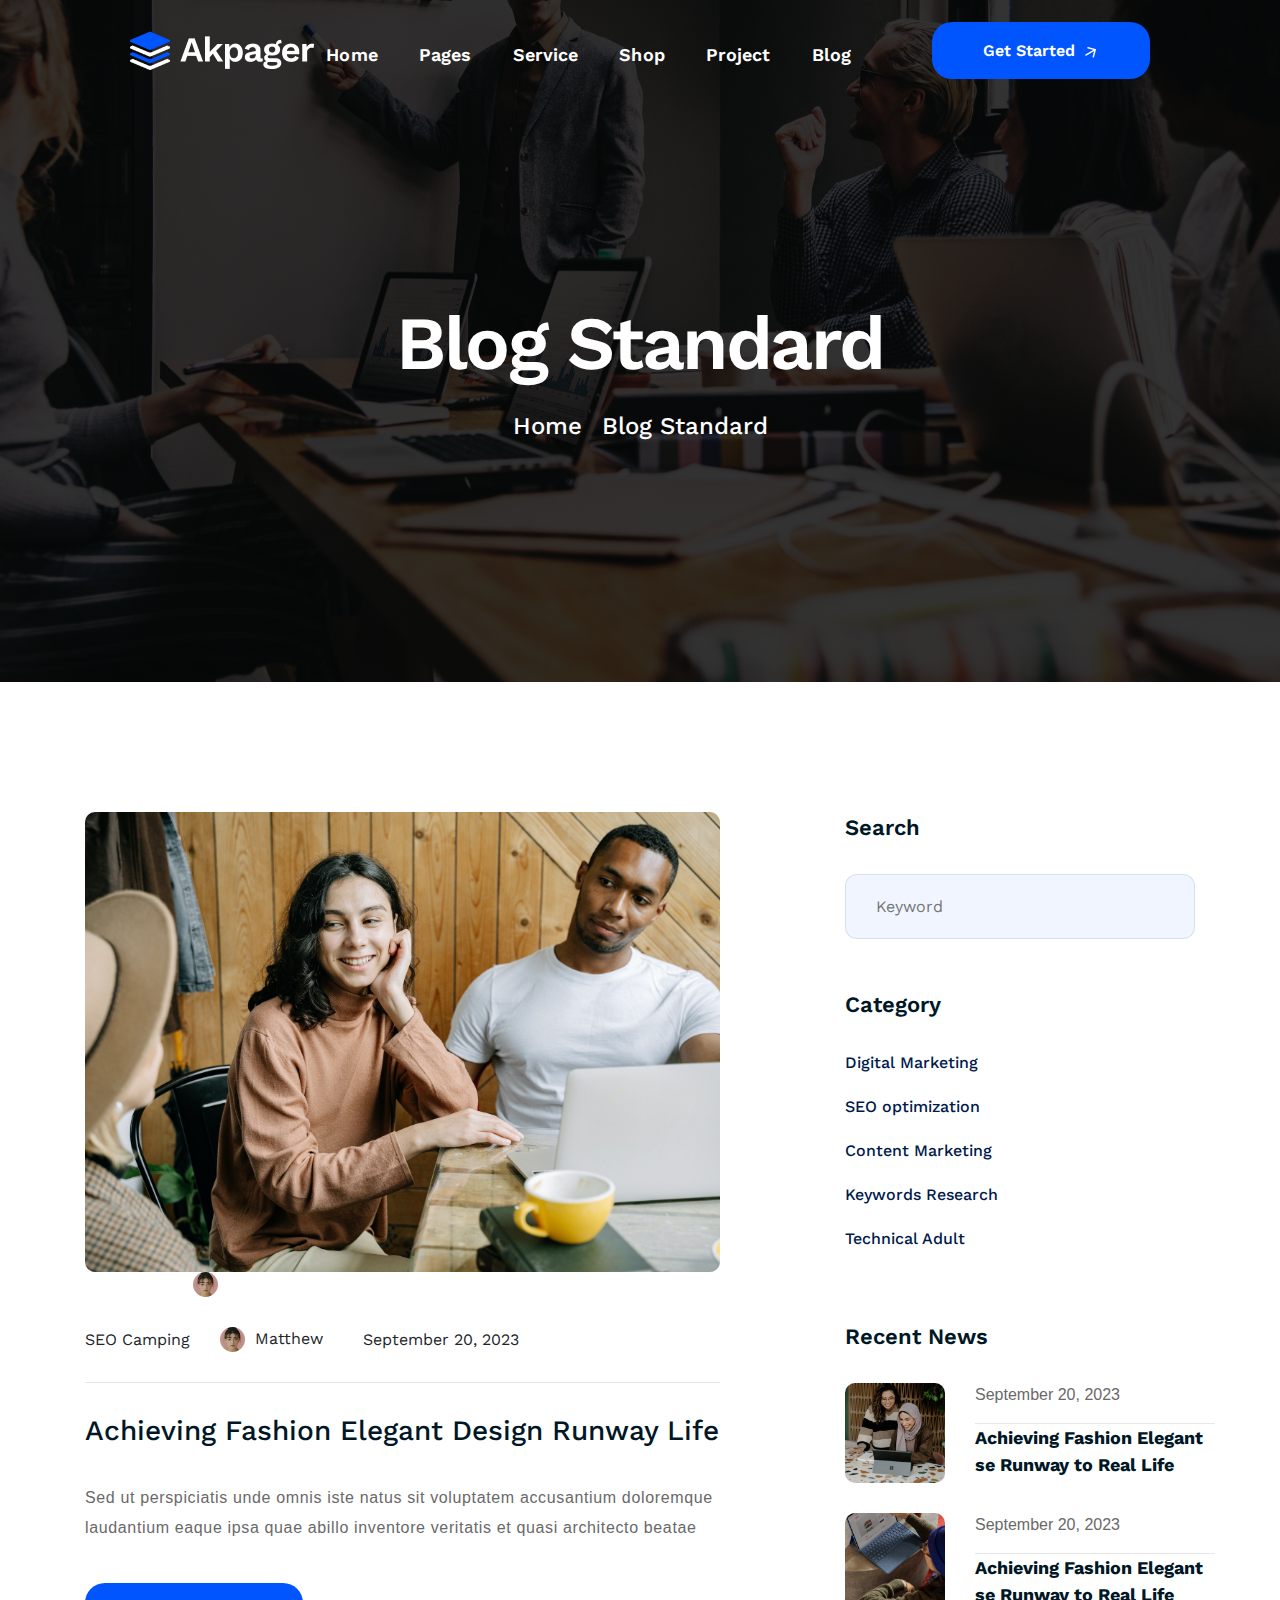
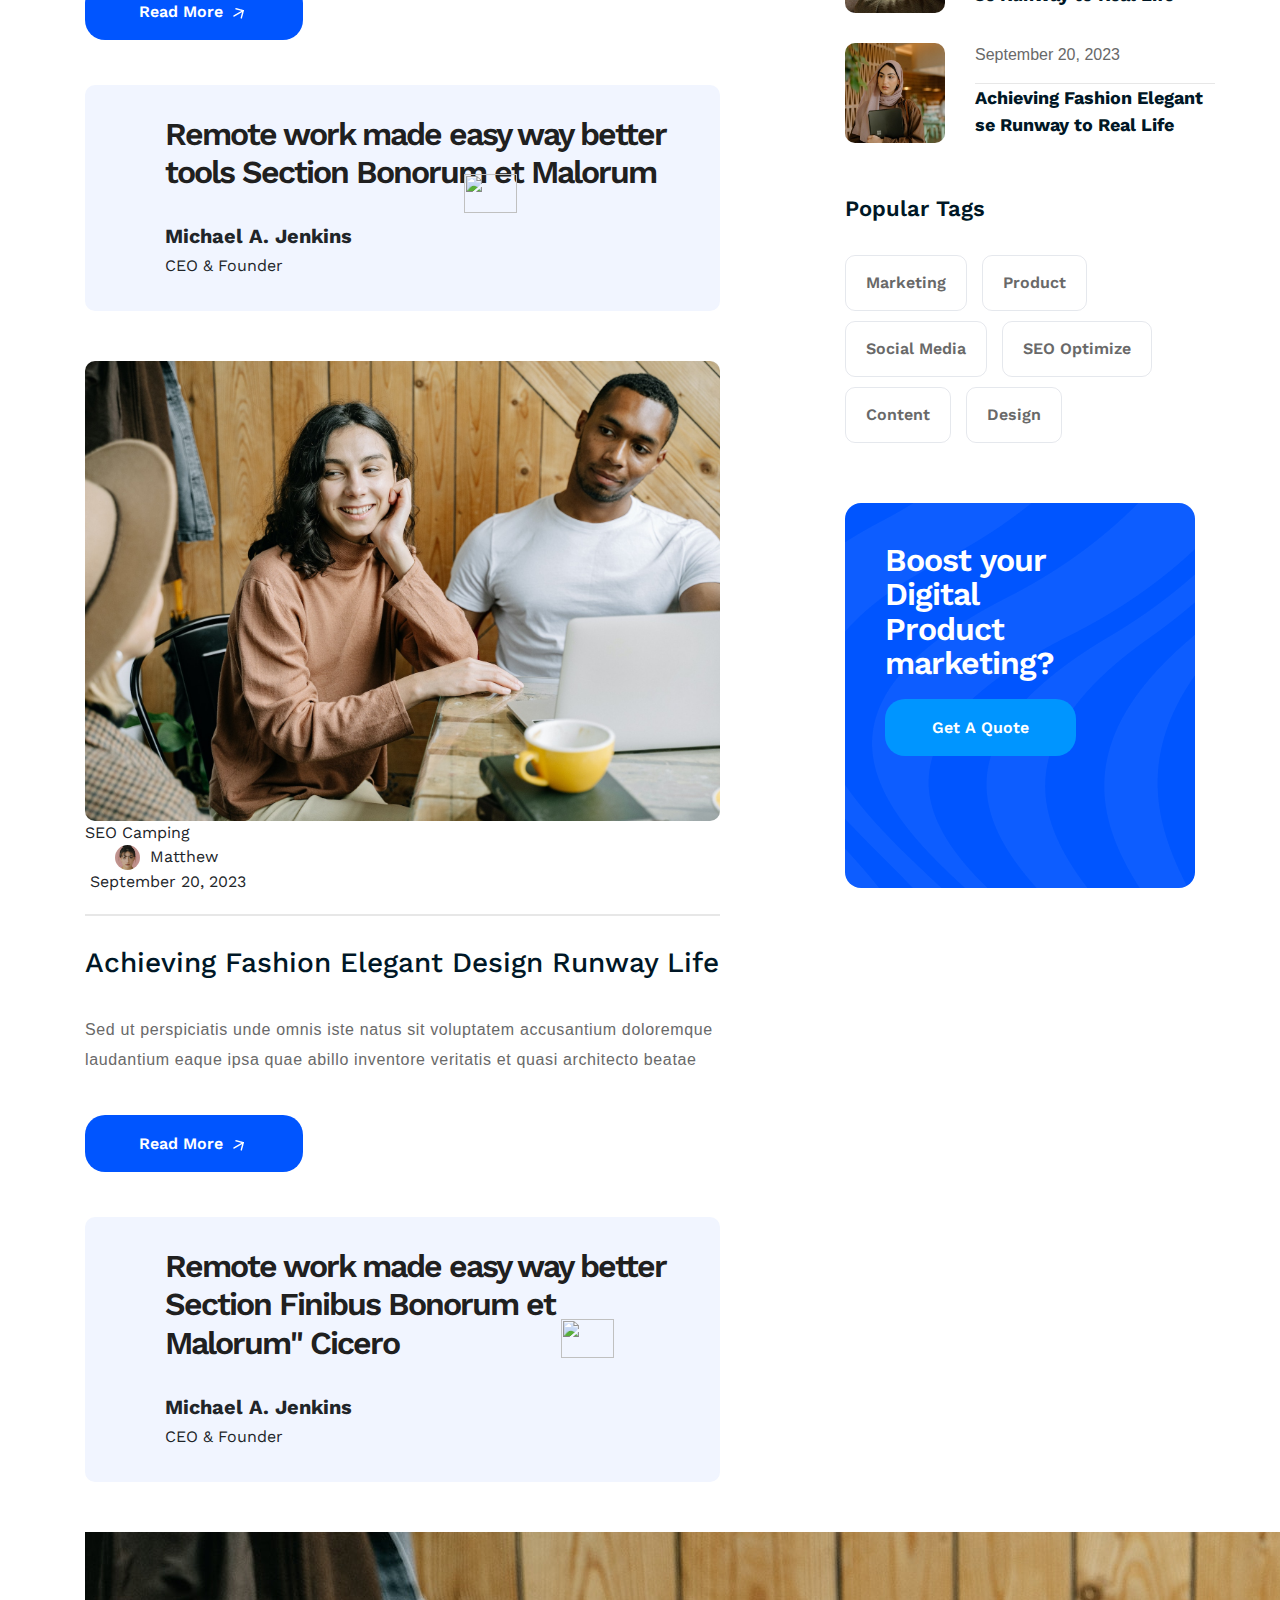
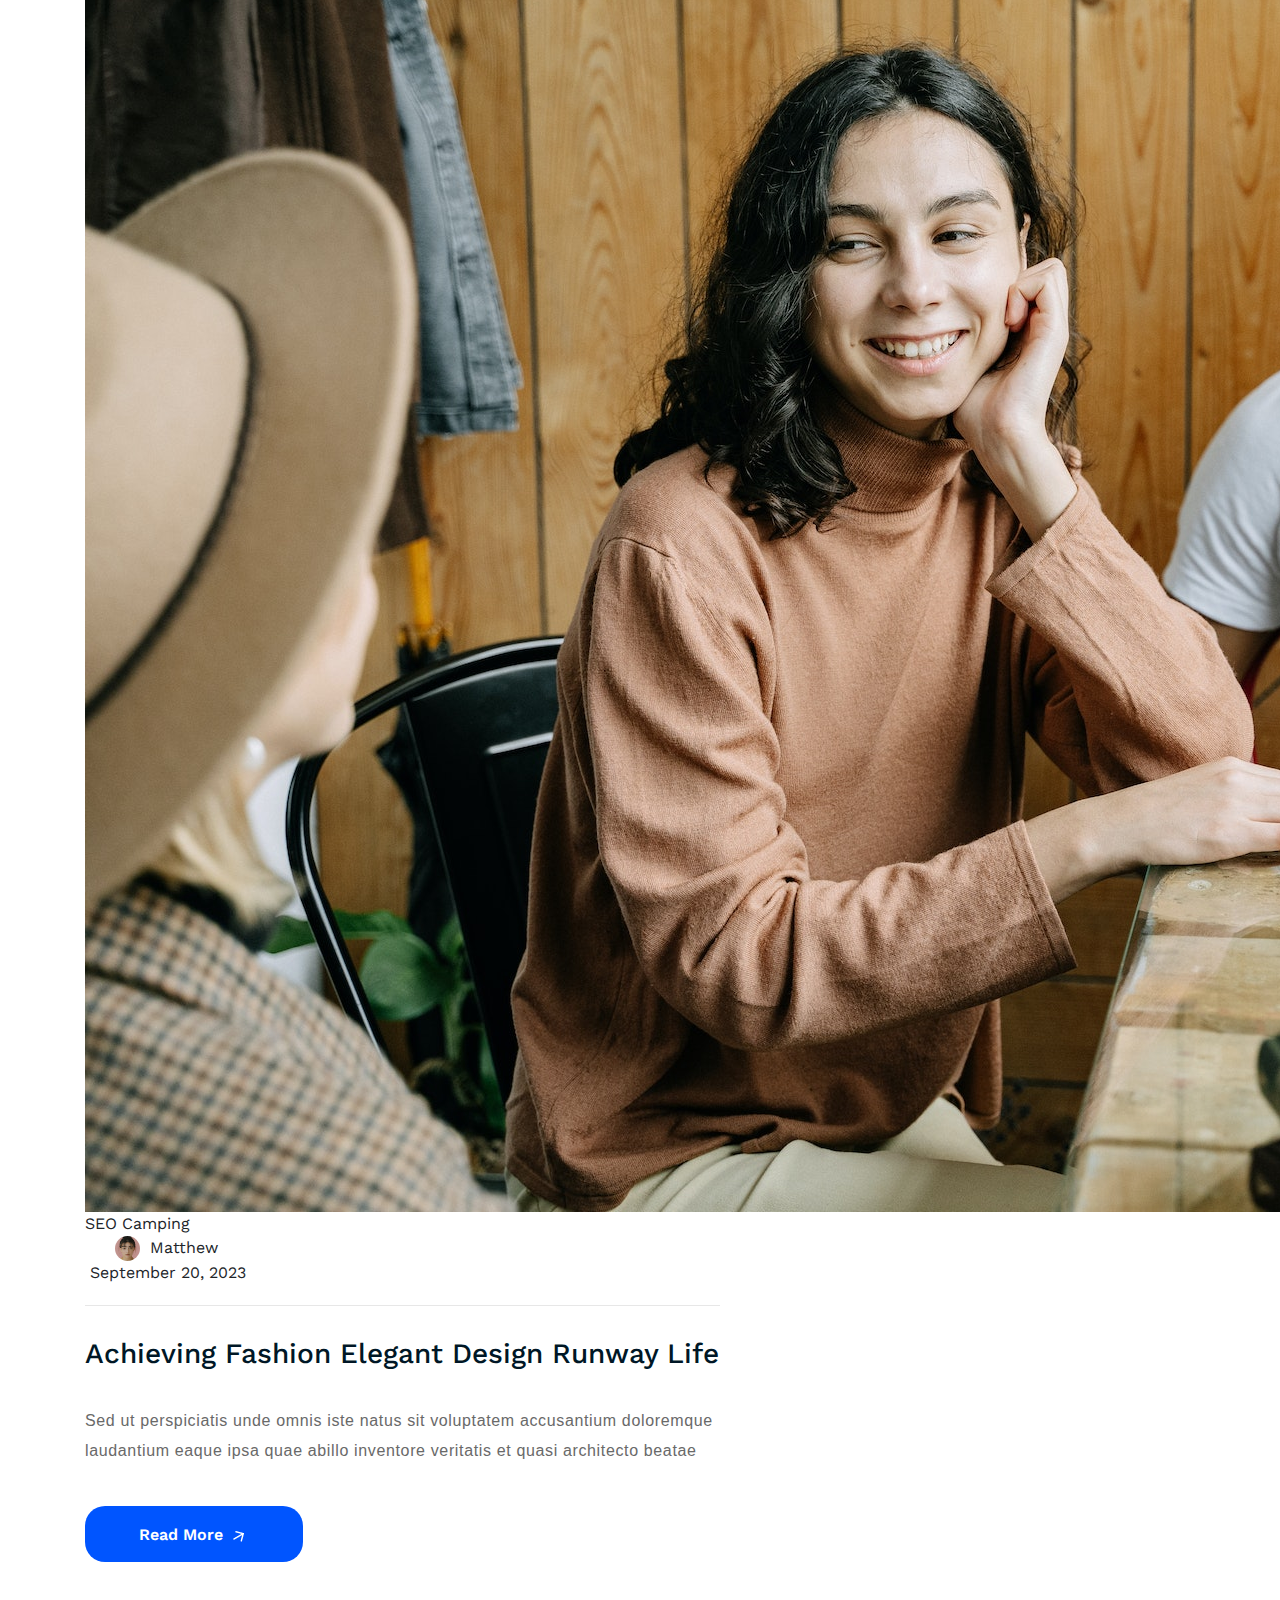
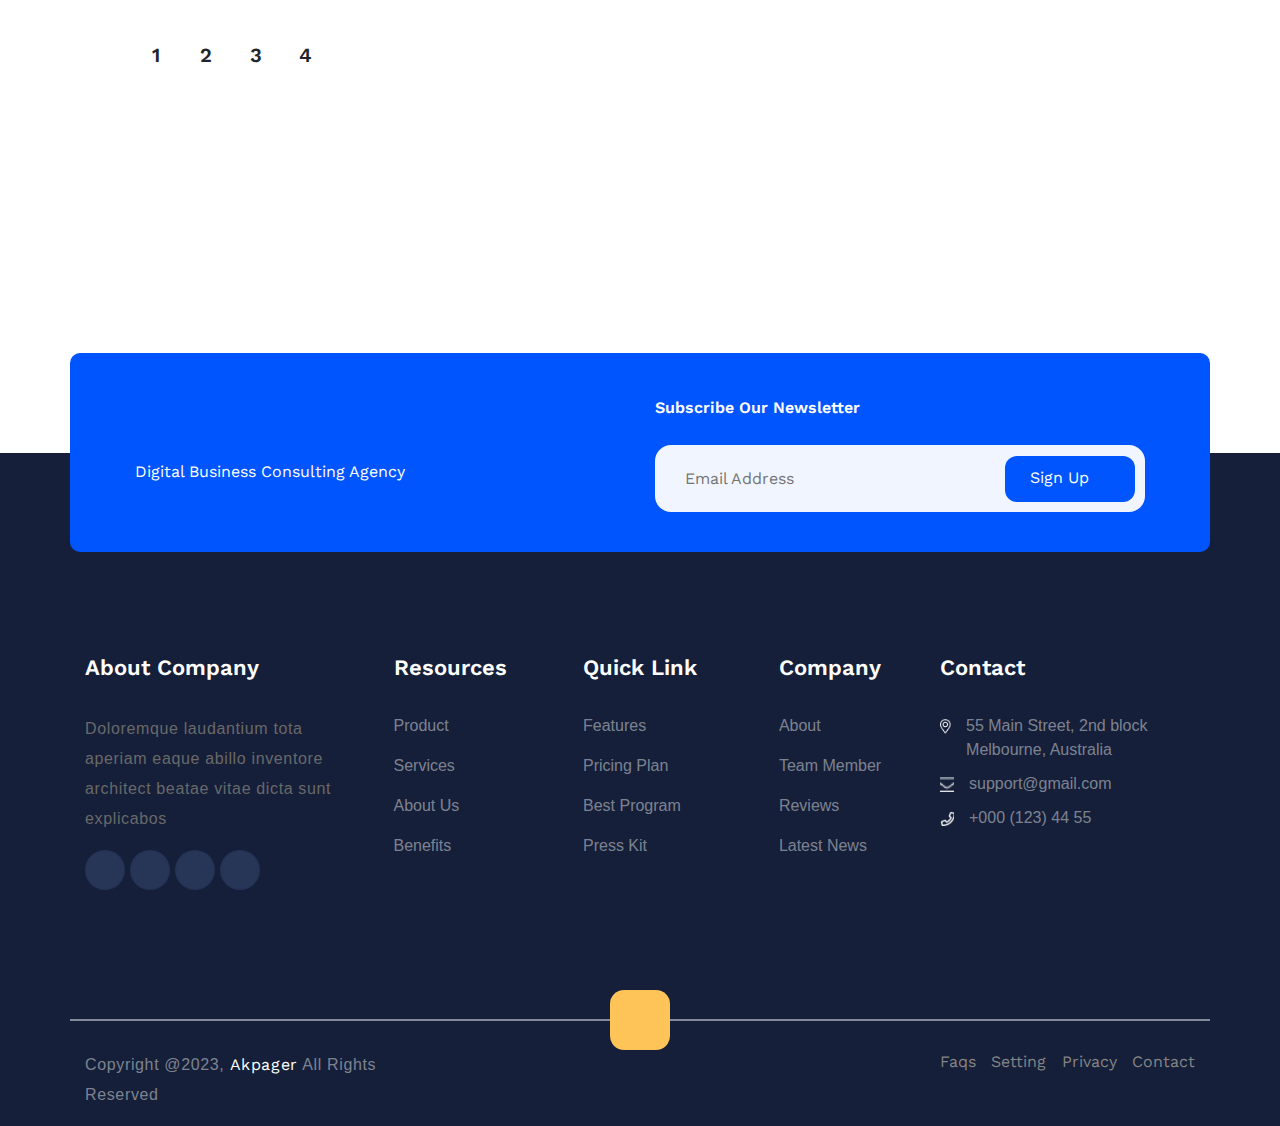
==== commit 680299b1: "update" ====
--- a/index.html
+++ b/index.html
@@ -10,8 +10,9 @@
     <link rel="stylesheet" href="stylesheet/layout.css">
     <link rel="stylesheet" href="stylesheet/animation.css">
     <link rel="stylesheet" href="stylesheet/reponsive.css">
-    <link href="https://cdn.jsdelivr.net/npm/bootstrap@5.3.3/dist/css/bootstrap.min.css" rel="stylesheet"
-        integrity="sha384-QWTKZyjpPEjISv5WaRU9OFeRpok6YctnYmDr5pNlyT2bRjXh0JMhjY6hW+ALEwIH" crossorigin="anonymous">
+    <link rel="stylesheet" href="stylesheet/fontawesome.css">
+    <link rel="stylesheet" href="https://cdn.jsdelivr.net/npm/bootstrap@4.3.1/dist/css/bootstrap.min.css"
+        integrity="sha384-ggOyR0iXCbMQv3Xipma34MD+dH/1fQ784/j6cY/iJTQUOhcWr7x9JvoRxT2MZw1T" crossorigin="anonymous">
 </head>
 
 <body>
@@ -138,6 +139,75 @@
                             <div class="entr-image">
                                 <img class="imgBlog" src="/images/img-blog.jpeg" alt="">
                             </div>
+                            <div class="content">
+                                <!-- blogAuthor -->
+                                <ul class="blog-meta">
+                                    <li><a class="category" href="#">SEO Camping</a></li>
+                                    <li>
+                                        <img class="avatar" src="images/img-avatar.jpeg" alt="">
+                                        <a href="#">Matthew</a>
+                                    </li>
+                                    <li>
+                                        <i class="fa-solid fa-calendar-days"></i>
+                                        <a href="#">September 20, 2023</a>
+                                    </li>
+                                </ul>
+                                <div class="entry-meta">
+                                    <div class="author">
+                                        <span class="author-name">SEO Camping</span>
+                                        <div class="author-avartar">
+                                            <img class="avatar" src="images/img-avatar.jpeg" alt="">
+                                            <span>Matthew</span>
+                                        </div>
+                                        <div class="date">
+                                            <i class=" far fa-solid fa-calendar-days"></i>
+                                            <span>September 20, 2023</span>
+                                        </div>
+                                    </div> <!-- /blogAuthor -->
+                                </div>
+                                <div class="line"></div>
+                                <div class="entry-title">
+                                    <a href="blogDetail.html">
+                                        <h3 class="blogItem-title text-main">Achieving Fashion Elegant Design Runway
+                                            Life</h3>
+                                    </a>
+                                </div>
+                                <div class="entry-comment">
+                                    <p>Sed ut perspiciatis unde omnis iste
+                                        natus
+                                        sit
+                                        voluptatem
+                                        accusantium
+                                        doloremque laudantium eaque ipsa quae abillo inventore veritatis et quasi
+                                        architecto
+                                        beatae
+                                    </p>
+                                </div>
+                                <div class="btn-custom" id="more-link">
+                                    <a href="blogDetail.html">Read More<img class="imgIcon" src="Icon/arrow.png"
+                                            alt=""></a>
+                                </div>
+                            </div> <!-- /blogItem -->
+                        </div>
+                        <!-- blockqute -->
+                        <blockquote class="alignleft">
+                            <div class="wrap-text">
+                                <div class="blockqiute-text">
+                                    <h2 class="title">
+                                        Remote work made easy way better tools Section Bonorum et Malorum
+                                    </h2>
+                                    <div class="blockqiute-icon"><img src="icon/Group1.png" alt=""></div>
+                                </div>
+                                <div class="blockqiute-author">
+                                    <span class="blockqiute-name">Michael A. Jenkins</span>
+                                    <span class="blockqiute-position">CEO & Founder</span>
+                                </div>
+                        </blockquote>
+                        <div class="entry format-gallery">
+                            <!-- Image blog -->
+                            <div class="entr-image">
+                                <img class="imgBlog" src="/images/img-blog.jpeg" alt="">
+                            </div>
                             <div class="main-post">
                                 <!-- blogAuthor -->
                                 <div class="entry-meta">
@@ -177,64 +247,6 @@
                                 </div>
                             </div> <!-- /blogItem -->
                         </div>
-                        <!-- blockqute -->
-                        <blockquote class="alignleft">
-                            <div class="wrap-text">
-                                <div class="blockqiute-text">
-                                    <h2 class="title">
-                                        Remote work made easy way better tools Section Bonorum et Malorum
-                                    </h2>
-                                    <div class="blockqiute-icon"><img src="icon/Group1.png" alt=""></div>
-                                </div>
-                                <div class="blockqiute-author">
-                                    <span class="blockqiute-name">Michael A. Jenkins</span>
-                                    <span class="blockqiute-position">CEO & Founder</span>
-                                </div>
-                        </blockquote>
-                        <div class="entry format-gallery">
-                            <!-- Image blog -->
-                            <div class="entr-image">
-                                <img class="imgBlog" src="/images/img-blog.jpeg" alt="">
-                            </div>
-                            <div class="main-post">
-                                <!-- blogAuthor -->
-                                <div class="entry-meta">
-                                    <div class="author">
-                                        <span class="author-name">SEO Camping</span>
-                                        <div class="author-avartar">
-                                            <img class="avatar" src="images/img-avatar.jpeg" alt="">
-                                            <span>Matthew</span>
-                                        </div>
-                                        <div class="date">
-                                            <i class="fa-solid fa-calendar-days"></i>
-                                            <span>September 20, 2023</span>
-                                        </div>
-                                    </div> <!-- /blogAuthor -->
-                                </div>
-                                <div class="line"></div>
-                                <div class="entry-title">
-                                    <a href="blogDetail.html">
-                                        <h3 class="blogItem-title text-main">Achieving Fashion Elegant Design Runway
-                                            Life</h3>
-                                    </a>
-                                </div>
-                                <div class="entry-comment">
-                                    <p>Sed ut perspiciatis unde omnis iste
-                                        natus
-                                        sit
-                                        voluptatem
-                                        accusantium
-                                        doloremque laudantium eaque ipsa quae abillo inventore veritatis et quasi
-                                        architecto
-                                        beatae
-                                    </p>
-                                </div>
-                                <div class="btn-custom" id="more-link">
-                                    <a href="blogDetail.html">Read More<img class="imgIcon" src="Icon/arrow.png"
-                                            alt=""></a>
-                                </div>
-                            </div> <!-- /blogItem -->
-                        </div>
                     </div>
                     <blockquote class="alignleft">
                         <div class="wrap-text">
@@ -252,7 +264,7 @@
                     <div class="entry format-gallery">
                         <!-- Image blog -->
                         <div class="entr-image">
-                            <img class="imgBlog" src="/images/img-blog.jpeg" alt="">
+                            <img src="/images/img-blog.jpeg" alt="">
                         </div>
                         <div class="main-post">
                             <!-- blogAuthor -->
@@ -292,120 +304,120 @@
                             </div>
                         </div> <!-- /blogItem -->
                     </div>
-                    <!-- tabbar -->
-                    <div class="tabbar">
-                        <i class="fa-solid fa-chevron-left"></i>
-                        <ul class="tabbar-number">
-                            <li>1</li>
-                            <li>2</li>
-                            <li>3</li>
-                            <li>4</li>
-                        </ul>
-                        <i class="fa-solid fa-chevron-right"></i>
-                    </div> <!-- /tabbar -->
-                </div>
-                <!-- slideBar -->
-                <div class="col-md-12 col-lg-4 offset-lg-1 slideBar">
-                    <div class="widget widge-search">
-                        <h3 class="widget-title">Search</h3>
-                        <div class="input-search">
-                            <input id="s" type="text" placeholder="Keyword">
-                            <i class="fa-solid fa-magnifying-glass"></i>
-                        </div>
-                    </div>
-                    <!-- widget-category -->
-                    <div class="widget widget-category">
-                        <h3 class="widget-title">Category</h3>
-                        <ul class="category-content">
-                            <li><a href="#">Digital Marketing</a> <i class="fa-solid fa-arrow-right"></i> </li>
-                            <li><a href="#">SEO optimization </a><i class="fa-solid fa-arrow-right"></i>
-                            </li>
-                            <li>
-                                <a href="#">Content Marketing</a> <i class="fa-solid fa-arrow-right"></i>
-                            </li>
-                            <li>
-                                <a href="">Keywords Research</a><i class="fa-solid fa-arrow-right"></i>
-                            </li>
-                            <li>
-                                <a href="#">Technical Adult</a> <i class="fa-solid fa-arrow-right"></i>
-                            </li>
-                        </ul>
-                    </div>
-                    <!-- widget-news -->
-                    <div class=" widget widget-popular-news">
-                        <h3 class="widget-title">Recent News</h3>
-                        <div class="popular-news">
-                            <div class="news-item">
-                                <div>
-                                    <img src="images/new1.jpeg" alt="">
-                                </div>
-                                <div class="news-content">
-                                    <span class="text-date">September 20, 2023</span>
-                                    <div class="post-line"></div>
-                                    <a href="#" class="title-item text-main">Achieving Fashion Elegant se
-                                        Runway to Real Life</a>
-                                </div>
-                            </div>
-                            <div class="news-item">
-                                <div><img src="images/new2.jpeg" alt=""></div>
-                                <div class="news-content">
-                                    <span class="text-date">September 20, 2023</span>
-                                    <div class="post-line"></div>
-                                    <a href="#" class="title-item text-main">Achieving Fashion Elegant se
-                                        Runway to Real Life</a>
-                                </div>
-                            </div>
-                            <div class="news-item">
-                                <div>
-                                    <img src="images/new3.jpeg" alt="">
-                                </div>
-                                <div class="news-content">
-                                    <span class="text-date">September 20, 2023</span>
-                                    <div class="post-line"></div>
-                                    <a href="#" class="title-item text-main">Achieving Fashion Elegant se
-                                        Runway to Real Life</a>
-                                </div>
-                            </div>
-                        </div>
-                    </div> <!-- ./widget-news -->
-                    <!-- widget-popular -->
-                    <div class=" widget widget-popular">
-                        <h3 class="widget-title">Popular Tags</h3>
-                        <div class="widget-tag">
-                            <a href="#">Marketing</a>
-                            <a href="#">Product</a>
-                            <a href="#">Social Media</a>
-                            <a href="#">SEO Optimize</a>
-                            <a href="#">Content</a>
-                            <a href="#">Design</a>
-                        </div>
-                    </div> <!-- widget-popular -->
-                    <!-- widget-poster -->
-                    <div class="widget widget-poster">
-                        <div class="poster">
-                            <div class="poster-title">
-                                <h2>Boost your Digital Product marketing?</h2>
-                            </div>
-                            <div class="poster-btn">
-                                <a href="#" class="btn-custom btn-quote">Get A Quote<ion-icon class="icon-arrow"
-                                        name="arrow-forward-outline"></ion-icon></a>
-                            </div>
-                            <div class="poster-img">
-                                <img src="images/person.png" alt="">
-                            </div>
-                            <div class="poster-img-star1">
-                                <img src="icon/Star1.png" alt="">
-                            </div>
-                            <div class="poster-img-star2">
-                                <img src="icon/Star2.png" alt="">
-                            </div>
-                        </div>
-                    </div>
-                    <!-- ./widget-poster -->
-                </div>
-                <!-- ./slidebar -->
+                <!-- tabbar -->
+                <div class="tabbar">
+                    <i class="fa-solid fa-chevron-left"></i>
+                    <ul class="tabbar-number">
+                        <li>1</li>
+                        <li>2</li>
+                        <li>3</li>
+                        <li>4</li>
+                    </ul>
+                    <i class="fa-solid fa-chevron-right"></i>
+                </div> <!-- /tabbar -->
             </div>
-        </section>
+            <!-- slideBar -->
+            <div class="col-md-12 col-lg-4 offset-lg-1 slideBar">
+                <div class="widget widge-search">
+                    <h3 class="widget-title">Search</h3>
+                    <div class="input-search">
+                        <input id="s" type="text" placeholder="Keyword">
+                        <i class="fa-solid fa-magnifying-glass"></i>
+                    </div>
+                </div>
+                <!-- widget-category -->
+                <div class="widget widget-category">
+                    <h3 class="widget-title">Category</h3>
+                    <ul class="category-content">
+                        <li><a href="#">Digital Marketing</a> <i class="fa-solid fa-arrow-right"></i> </li>
+                        <li><a href="#">SEO optimization </a><i class="fa-solid fa-arrow-right"></i>
+                        </li>
+                        <li>
+                            <a href="#">Content Marketing</a> <i class="fa-solid fa-arrow-right"></i>
+                        </li>
+                        <li>
+                            <a href="">Keywords Research</a><i class="fa-solid fa-arrow-right"></i>
+                        </li>
+                        <li>
+                            <a href="#">Technical Adult</a> <i class="fa-solid fa-arrow-right"></i>
+                        </li>
+                    </ul>
+                </div>
+                <!-- widget-news -->
+                <div class=" widget widget-popular-news">
+                    <h3 class="widget-title">Recent News</h3>
+                    <div class="popular-news">
+                        <div class="news-item">
+                            <div>
+                                <img src="images/new1.jpeg" alt="">
+                            </div>
+                            <div class="news-content">
+                                <span class="text-date">September 20, 2023</span>
+                                <div class="post-line"></div>
+                                <a href="#" class="title-item text-main">Achieving Fashion Elegant se
+                                    Runway to Real Life</a>
+                            </div>
+                        </div>
+                        <div class="news-item">
+                            <div><img src="images/new2.jpeg" alt=""></div>
+                            <div class="news-content">
+                                <span class="text-date">September 20, 2023</span>
+                                <div class="post-line"></div>
+                                <a href="#" class="title-item text-main">Achieving Fashion Elegant se
+                                    Runway to Real Life</a>
+                            </div>
+                        </div>
+                        <div class="news-item">
+                            <div>
+                                <img src="images/new3.jpeg" alt="">
+                            </div>
+                            <div class="news-content">
+                                <span class="text-date">September 20, 2023</span>
+                                <div class="post-line"></div>
+                                <a href="#" class="title-item text-main">Achieving Fashion Elegant se
+                                    Runway to Real Life</a>
+                            </div>
+                        </div>
+                    </div>
+                </div> <!-- ./widget-news -->
+                <!-- widget-popular -->
+                <div class=" widget widget-popular">
+                    <h3 class="widget-title">Popular Tags</h3>
+                    <div class="widget-tag">
+                        <a href="#">Marketing</a>
+                        <a href="#">Product</a>
+                        <a href="#">Social Media</a>
+                        <a href="#">SEO Optimize</a>
+                        <a href="#">Content</a>
+                        <a href="#">Design</a>
+                    </div>
+                </div> <!-- widget-popular -->
+                <!-- widget-poster -->
+                <div class="widget widget-poster">
+                    <div class="poster">
+                        <div class="poster-title">
+                            <h2>Boost your Digital Product marketing?</h2>
+                        </div>
+                        <div class="poster-btn">
+                            <a href="#" class="btn-custom btn-quote">Get A Quote<ion-icon class="icon-arrow"
+                                    name="arrow-forward-outline"></ion-icon></a>
+                        </div>
+                        <div class="poster-img">
+                            <img src="images/person.png" alt="">
+                        </div>
+                        <div class="poster-img-star1">
+                            <img src="icon/Star1.png" alt="">
+                        </div>
+                        <div class="poster-img-star2">
+                            <img src="icon/Star2.png" alt="">
+                        </div>
+                    </div>
+                </div>
+                <!-- ./widget-poster -->
+            </div>
+            <!-- ./slidebar -->
+    </div>
+    </section>
     </div>
     <!-- footer -->
     <footer class="footer">
--- a/stylesheet/style.css
+++ b/stylesheet/style.css
@@ -13,9 +13,16 @@
   * Repeatable Patterns    
   *	Header 
   * Blog
+  * Blockqiute
+  * TabBar Number
   * Blog Single  
-  * slideBar  
-  * widget search
+  * widget-shar
+  * Author
+  * Post
+  * Comment
+  * Form-comment
+  * SlideBar  
+  * Widget search
   *
   * widget tag
   * flat-socials 
@@ -172,12 +179,6 @@
     border-spacing: 0;
 }
 
-img {
-    border: 0;
-    -ms-interpolation-mode: bicubic;
-    vertical-align: middle;
-}
-
 legend {
     white-space: normal;
 }
@@ -292,7 +293,6 @@
     line-height: 30px;
     color: rgba(105, 105, 105, 1);
     letter-spacing: 0.64px;
-
 }
 
 article,
@@ -396,7 +396,6 @@
 }
 
 a:focus {
-    color: var(--primary-color);
     text-decoration: none;
     outline: 0;
     -webkit-transition: all 0.3s ease-in-out;
@@ -457,7 +456,7 @@
     padding-top: 30px;
     padding-bottom: 242px;
     background-image: linear-gradient(rgba(0, 0, 0, 0.8),
-            rgba(0, 0, 0, 0.8)), url(/images/bg1.jpeg);
+            rgba(0, 0, 0, 0.8)), url(../images/bg1.jpeg);
     background-size: cover;
 }
 
@@ -467,9 +466,11 @@
     margin: 0 130px;
 
 }
-#mainnav ul > li ul > li > a{
+
+#mainnav ul>li>ul>li>a {
     color: black !important;
 }
+
 #mainnav ul li {
     position: relative;
 }
@@ -477,19 +478,19 @@
 #mainnav .subnav {
     position: relative;
 }
-#mainnav ul li ul li{
+
+#mainnav ul li ul li {
     display: flex;
     justify-content: space-between;
     padding: 20px;
 }
 
 #mainnav ul li ul {
-    width: 115px;
     background: var(--secondary-color);
     position: absolute;
     z-index: 9999;
     left: 0px;
-    top: 101%;
+    top: 100%;
     opacity: 0;
     min-width: 250px;
     visibility: hidden;
@@ -503,14 +504,12 @@
 
 #mainnav ul li ul li {
     width: 100%;
-    padding: 20px;
+    padding: 20px 20px 20px 20px;
     float: left;
     border-bottom: 1px solid rgba(1, 13, 9, 0.1);
 }
 
 #mainnav li:hover>ul {
-    -ms-filter: "progid:DXImageTransform.Microsoft.Alpha(Opacity=100)";
-    filter: alpha(opacity=100);
     opacity: 1;
     visibility: visible;
     -webkit-transform: translate(0, 0);
@@ -523,13 +522,7 @@
 #mainnav ul li ul li ul {
     left: 251px;
     top: 0;
-    margin-left: -30px;
-}
-
-
-
-
-
+}
 
 .header-inner .nav-wrap .menu li {
     display: inline;
@@ -540,15 +533,13 @@
     padding-right: 30px;
 }
 
-
-
 .nav-wrap .menu li i {
     padding-top: 10px;
 }
 
 .header-inner .nav-wrap .menu {
     display: block;
-    padding: 14px 0 !important;
+    padding: 14px 0 14px 0 !important;
 }
 
 .header-inner #btn-getStarted {
@@ -594,20 +585,34 @@
 
 /* Blog */
 /* -------------------------------------------------------------------------- */
-.flat-latest-blog {}
-
-.main-post .author {
+.content .author {
     display: flex;
     margin: 30px 0;
     align-items: center;
 }
 
-.format-gallery .author .author-name {
-    font-weight: bold;
+/* blog-meta */
+.format-gallery .content .blog-meta {
+    border-top: none;
+    margin-bottom: 22px;
+    padding-top: 22px;
+    padding-bottom: 22px;
+}
+
+.format-gallery .blog-meta li .category {
+    font-weight: 600;
     color: var(--primary-color);
     font-size: 16px;
     line-height: 18.77px;
     letter-spacing: 0.2px;
+}
+
+.blog-meta li img {
+    width: 25px;
+    height: 25px;
+    margin-right: 7px;
+    border-radius: 50%;
+    ;
 }
 
 .author .author-avartar {
@@ -626,6 +631,7 @@
     margin: 35px 0 40px 0;
 }
 
+/* Blockqiute */
 .alignleft .blockqiute-text {
     position: relative;
 }
@@ -659,6 +665,7 @@
     font-weight: 400;
 }
 
+/* tabBar Number */
 .tabbar {
     max-width: 291px;
     display: flex;
@@ -852,7 +859,7 @@
     margin: 50px 0 0 70px !important;
 }
 
-/* form */
+/* form-comment*/
 .comment-respond {
     padding: 50px;
     background-color:
@@ -929,11 +936,12 @@
     display: flex;
     justify-content: space-between;
     padding-bottom: 20px;
-    transition: transform 0.4s ease-in-out;
+    transition: transform 1s ease-in;
 }
 
 .widget-category .category-content li a:hover {
     transform: translateX(10px);
+    color: #161625;
 }
 
 
@@ -964,9 +972,6 @@
     border-radius: 10px;
     margin-right: 30px;
 }
-
-
-
 
 /*widget-Populartags */
 .widgget-popular {
@@ -1030,7 +1035,8 @@
     letter-spacing: -1px;
 }
 
-/* footer */
+/* footer 
+-------------------------------------------------------------------------------------------*/
 .footer {
     background-color: var(--color-footer);
     color: #858585;
--- a/stylesheet/shortStyle.css
+++ b/stylesheet/shortStyle.css
@@ -1,3 +1,5 @@
+@import url(color.css);
+
 .imgBlog {
     width: 100%;
     height: 460px;
@@ -154,4 +156,11 @@
 
 .font-sz {
     font-size: 48px !important;
+}
+
+.blog-meta {
+    display: flex;
+    flex-wrap: wrap;
+    padding-top: 12px;
+    padding-bottom: 12px;
 }--- a/stylesheet/animation.css
+++ b/stylesheet/animation.css
@@ -1,16 +1,5 @@
 @import url(./color.css);
 
-
-ul li a:hover  {
-    color: var(--primary-color) !important;
-    text-decoration: none;
-    outline: 0;
-    -webkit-transition: all 0.3s ease-in-out;
-    -moz-transition: all 0.3s ease-in-out;
-    -ms-transition: all 0.3s ease-in-out;
-    -o-transition: all 0.3s ease-in-out;
-    transition: all 0.3s ease-in-out;
-}
 .btn-custom:hover::before {
     width: 100%;
     background-color: var(--secondary-color) !important;
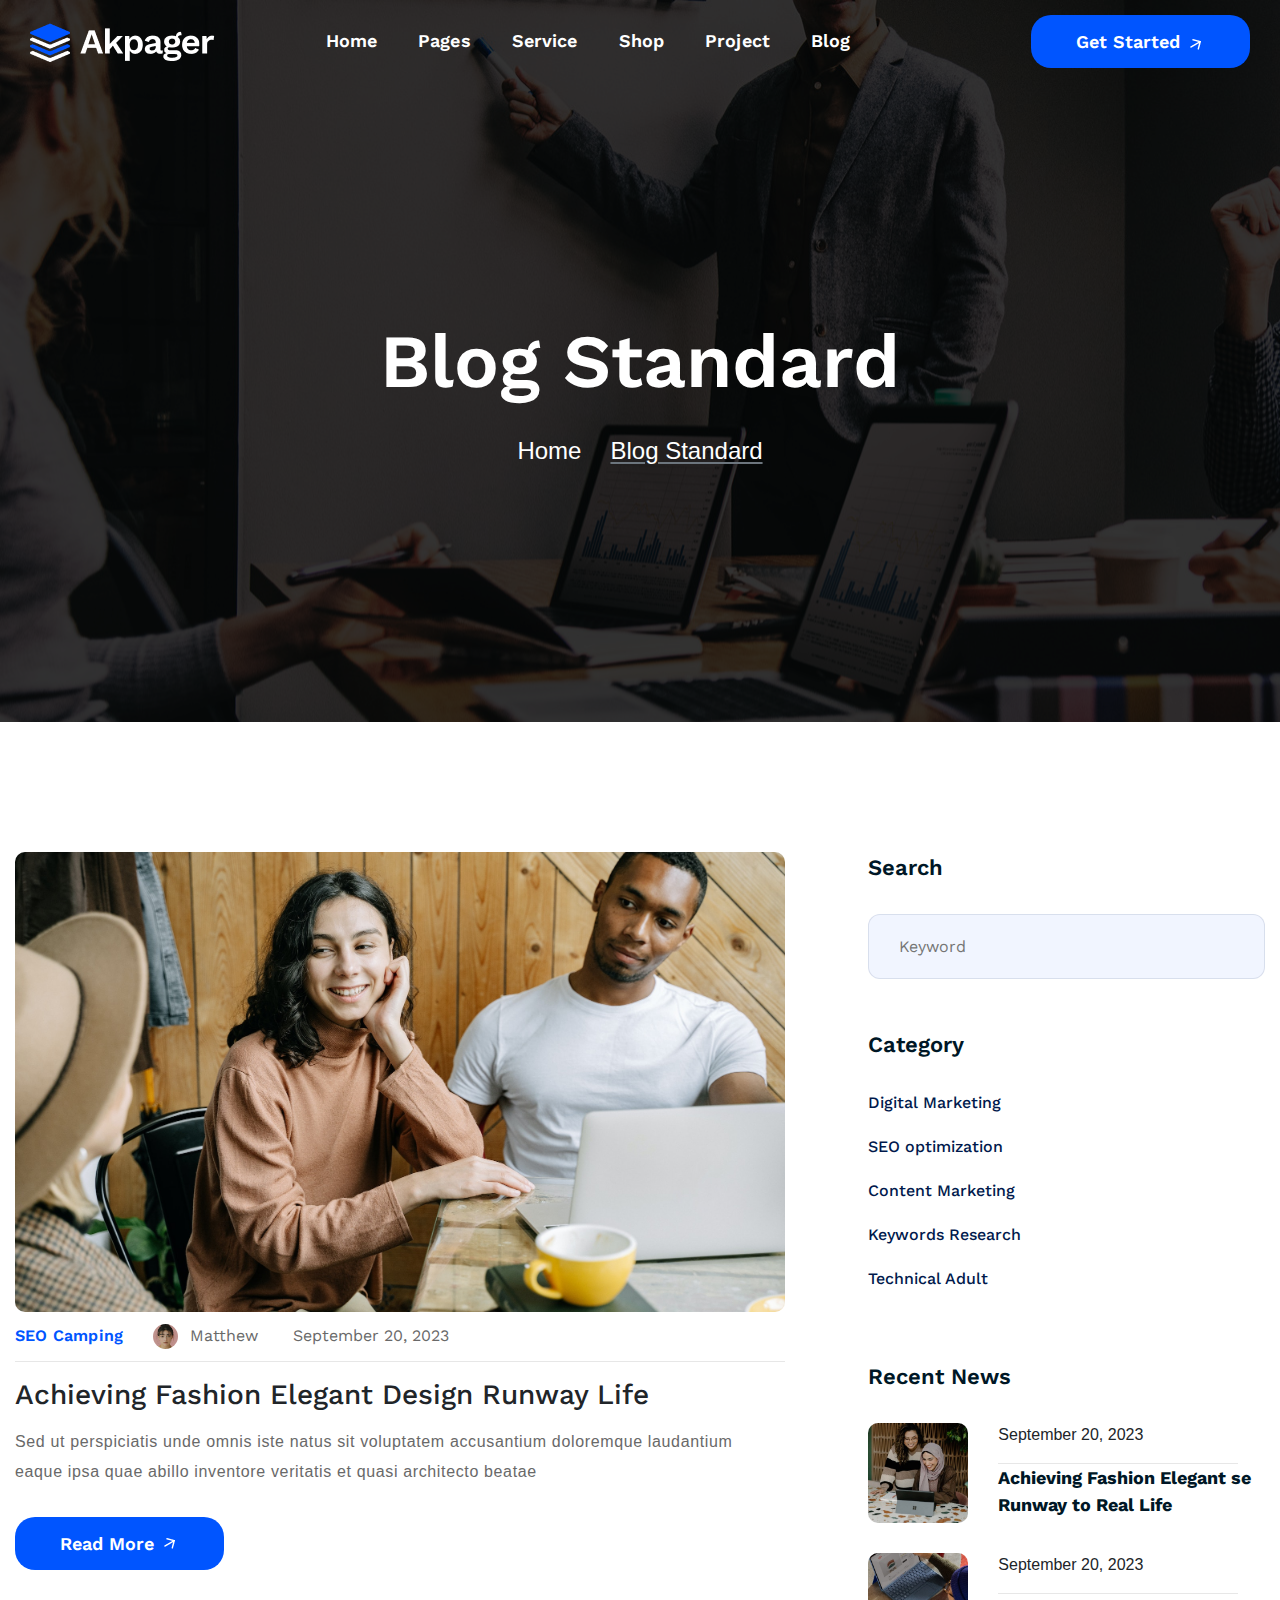
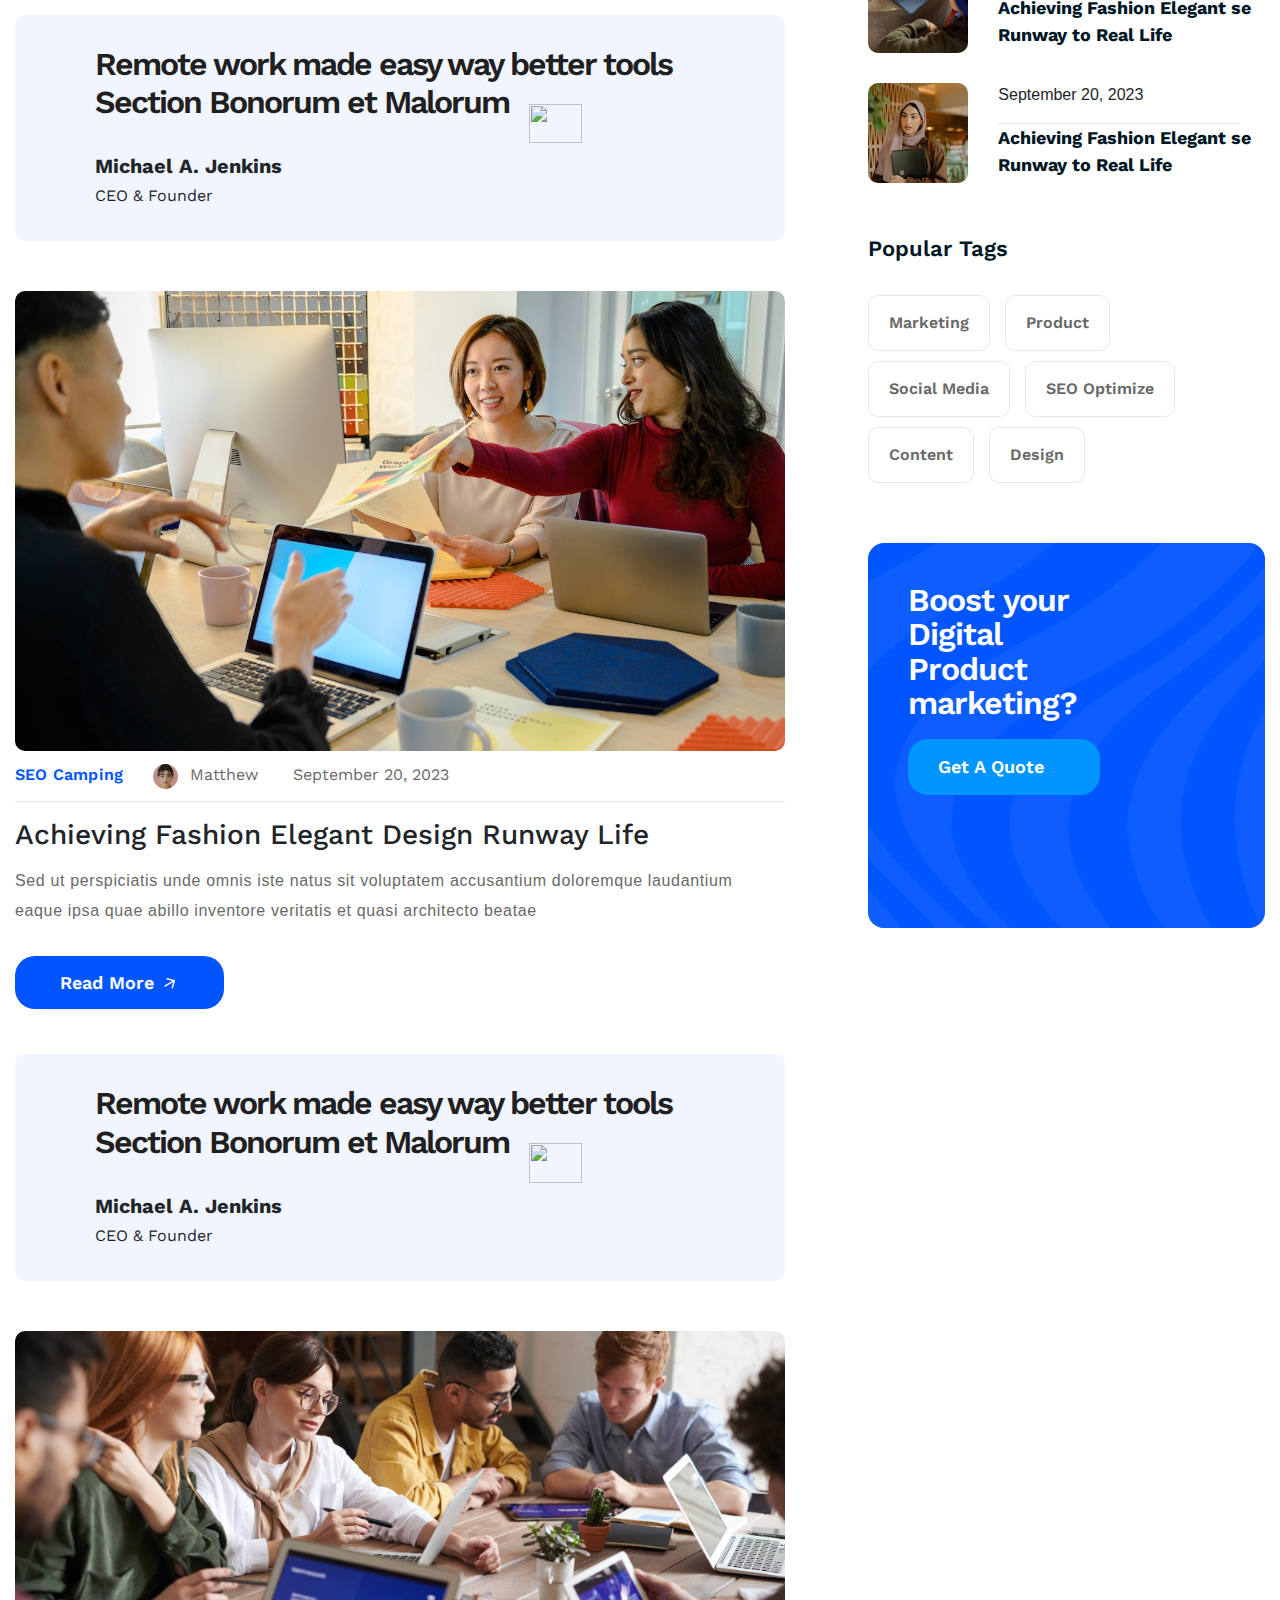
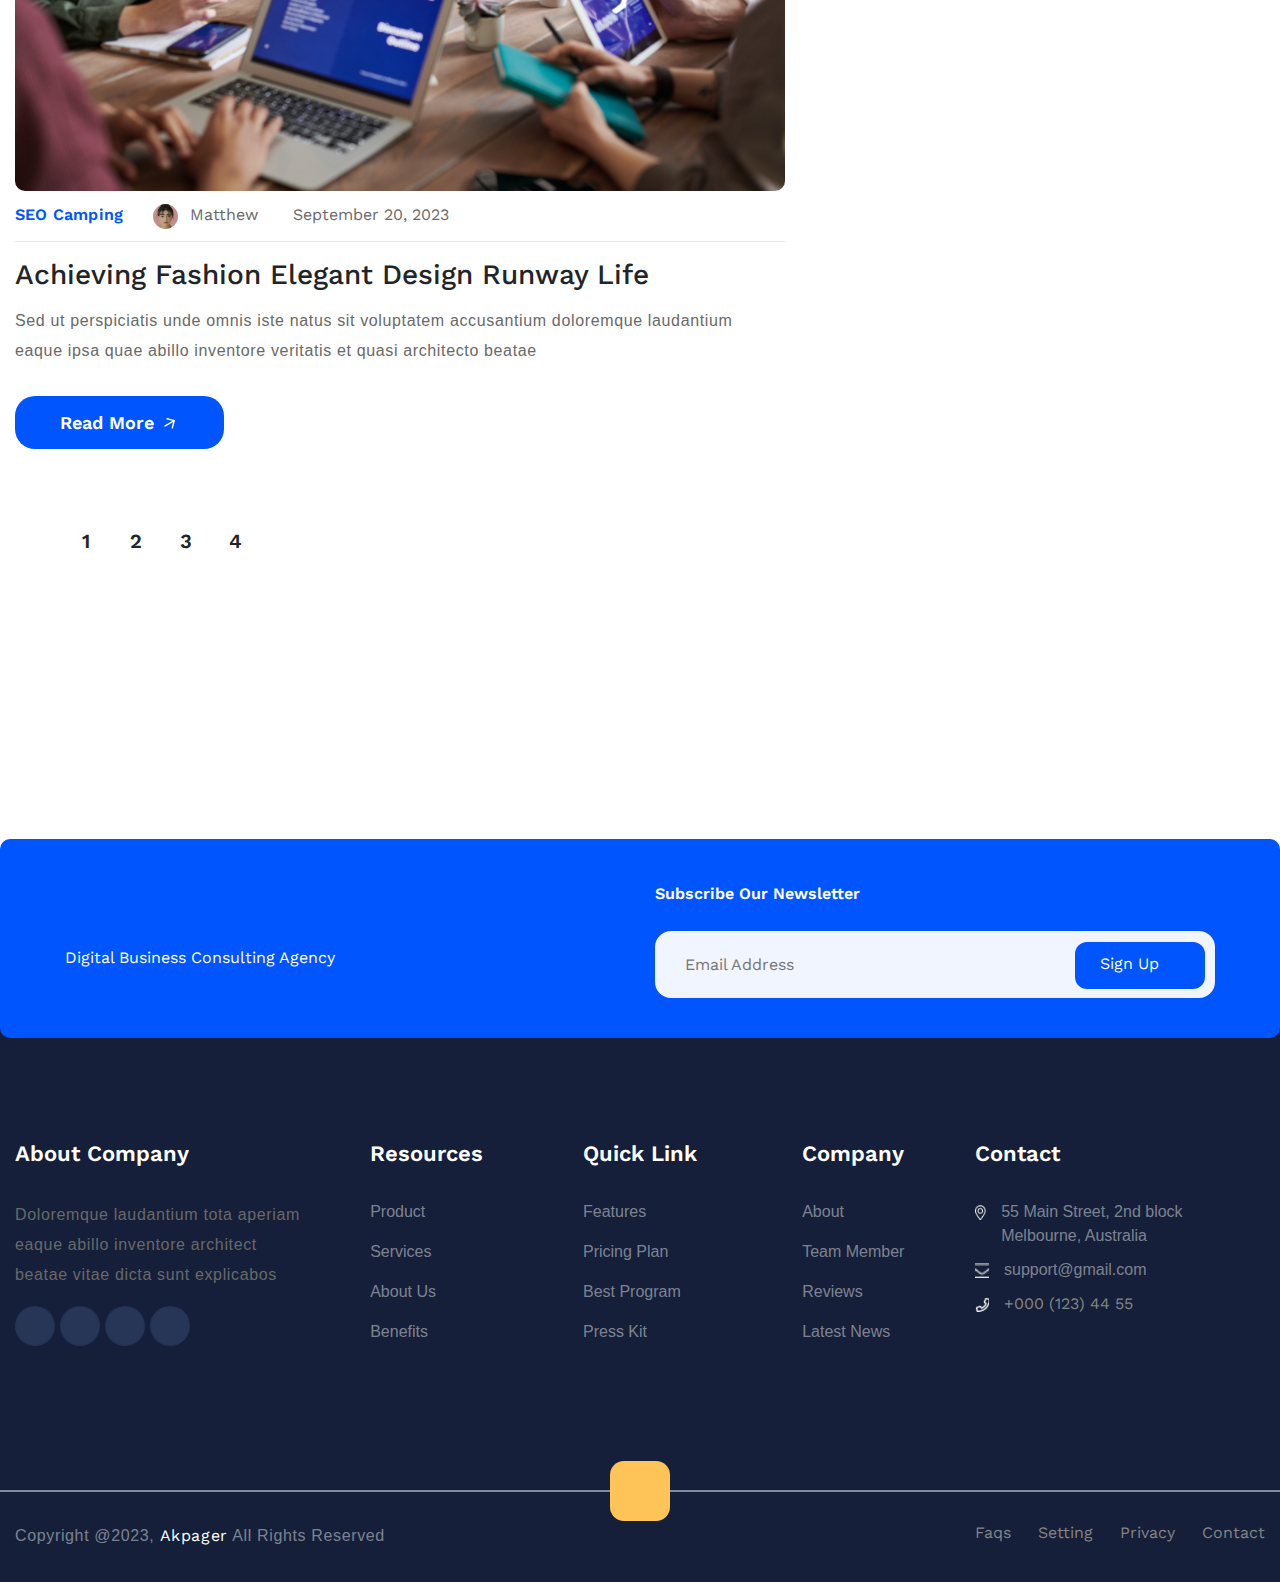
==== commit 9e2278fa: "update" ====
--- a/index.html
+++ b/index.html
@@ -16,408 +16,388 @@
 </head>
 
 <body>
-    <header id="header">
-        <div class="header-inner">
-            <div class="logo">
-                <a href="#">
-                    <img src="images/Logo.png" alt="">
-                </a>
-            </div><!-- /logo -->
-            <nav class="nav-wrap">
-                <div class="mainnav" id="mainnav">
-                    <ul class="menu">
-                        <li><a href="#">Home<i class="fa-solid fa-chevron-down fa-2xs"></i></a>
-                            <ul id="subnav">
-                                <li><a href="#">MultiPage</a><i class="fa-solid fa-chevron-down fa-2xs"></i>
+    <header class="main-header menu-absolute">
+        <div class="header-upper">
+            <div class="container container-1690">
+                <div class="header-inner">
+                    <div class="logo">
+                        <a href="#">
+                            <img src="images/Logo.png" alt="">
+                        </a>
+                    </div><!-- /logo -->
+                    <nav class="nav-wrap">
+                        <div class="mainnav" id="mainnav">
+                            <ul class="menu">
+                                <li><a href="#">Home<i class="fa-solid fa-chevron-down fa-2xs"></i></a>
                                     <ul id="subnav">
-                                        <li><a href="#">Business</a></li>
-                                        <li><a href="#">Lead Capture</a></li>
-                                        <li><a href="#">Software Landing</a></li>
-                                        <li><a href="">E-Learning</a></li>
-                                        <li><a href="">Saas Landing</a></li>
-                                        <li><a href="">AI Software</a></li>
-                                        <li><a href="">Website Builder</a></li>
-                                        <li><a href="">Fintech</a></li>
-                                        <li><a href="">Chatbot</a></li>
-                                        <li><a href="">Data Analysis</a></li>
-                                    </ul>
-                                </li>
-                                <li><a href="#">OnePage</a><i class="fa-solid fa-chevron-down fa-2xs"></i>
+                                        <li><a href="#">MultiPage</a><i class="fa-solid fa-chevron-down fa-2xs"></i>
+                                            <ul id="subnav">
+                                                <li><a href="#">Business</a></li>
+                                                <li><a href="#">Lead Capture</a></li>
+                                                <li><a href="#">Software Landing</a></li>
+                                                <li><a href="">E-Learning</a></li>
+                                                <li><a href="">Saas Landing</a></li>
+                                                <li><a href="">AI Software</a></li>
+                                                <li><a href="">Website Builder</a></li>
+                                                <li><a href="">Fintech</a></li>
+                                                <li><a href="">Chatbot</a></li>
+                                                <li><a href="">Data Analysis</a></li>
+                                            </ul>
+                                        </li>
+                                        <li><a href="#">OnePage</a><i class="fa-solid fa-chevron-down fa-2xs"></i>
+                                            <ul id="subnav">
+                                                <li><a href="#">Business</a></li>
+                                                <li><a href="#">Lead Capture</a></li>
+                                                <li><a href="#">Software Landing</a></li>
+                                                <li><a href="">E-Learning</a></li>
+                                                <li><a href="">Saas Landing</a></li>
+                                                <li><a href="">AI Software</a></li>
+                                                <li><a href="">Website Builder</a></li>
+                                                <li><a href="">Fintech</a></li>
+                                                <li><a href="">Chatbot</a></li>
+                                                <li><a href="">Data Analysis</a></li>
+                                            </ul>
+                                        </li>
+                                    </ul>
+                                </li>
+                                <li><a href="#">Pages<i class="fa-solid fa-chevron-down fa-2xs"></i></a>
                                     <ul id="subnav">
-                                        <li><a href="#">Business</a></li>
-                                        <li><a href="#">Lead Capture</a></li>
-                                        <li><a href="#">Software Landing</a></li>
-                                        <li><a href="">E-Learning</a></li>
-                                        <li><a href="">Saas Landing</a></li>
-                                        <li><a href="">AI Software</a></li>
-                                        <li><a href="">Website Builder</a></li>
-                                        <li><a href="">Fintech</a></li>
-                                        <li><a href="">Chatbot</a></li>
-                                        <li><a href="">Data Analysis</a></li>
-                                    </ul>
-                                </li>
-                            </ul>
-                        </li>
-                        <li><a href="#">Pages<i class="fa-solid fa-chevron-down fa-2xs"></i></a>
-                            <ul id="subnav">
-                                <li><a href="#">About Us</a></li>
-                                <li><a href="#">Faqs</a></li>
-                                <li><a href="#">Team Members</a></li>
-                                <li><a href="#">Team Members</a></li>
-                                <li><a href="#">Contact Us</a></li>
-                                <li><a href="#">Sign In</a></li>
-                                <li><a href="#">Sign Up</a></li>
-                                <li><a href="#">Coming Soon</a></li>
-                                <li><a href="#">404 Error</a></li>
-                            </ul>
-                        </li>
-                        <li><a href="#">Service <i class="fa-solid fa-chevron-down fa-2xs"></i></a>
-                            <ul id="subnav">
-                                <li><a href="#">Our Services</a></li>
-                                <li><a href="#">Service Details</a></li>
-                            </ul>
-                        </li>
-                        <li><a href="#">Shop <i class="fa-solid fa-chevron-down fa-2xs"></i></a>
-                            <ul id="subnav">
-                                <li><a href="#">Our Products</a></li>
-                                <li><a href="#">Product Details</a></li>
-                                <li><a href="#">Shopping Cart</a></li>
-                                <li><a href="#">Checkout</a></li>
-                            </ul>
-                        </li>
-                        <li><a href="#">Project<i class="fa-solid fa-chevron-down fa-2xs"></i></a>
-                            <ul id="subnav">
-                                <li><a href="#">Project Grid</a></li>
-                                <li><a href="#">Project List</a></li>
-                                <li><a href="#">Project Masonry</a></li>
-                                <li><a href="#">Project Details</a></li>
-                            </ul>
-                        </li>
-                        <li><a href="#">Blog <i class="fa-solid fa-chevron-down fa-2xs"></i></a>
-                            <ul id="subnav">
-                                <li><a href="#">Blog Standard</a></li>
-                                <li><a href="#">Blog Details</a></li>
-                            </ul>
-                        </li>
-                        <li><i class="fa-solid fa-magnifying-glass fa-2xs" style="color: #fcfcfc;"></i></li>
-                    </ul> <!-- /menu -->
-                </div>
-            </nav> <!-- /navwrap -->
-            <div class="btn-custom" id="btn-getStarted">
-                <a href="#">Get Started<img class="imgIcon" src="Icon/arrow.png" alt=""></a>
-            </div><!-- btn-get -->
+                                        <li><a href="#">About Us</a></li>
+                                        <li><a href="#">Faqs</a></li>
+                                        <li><a href="#">Team Members</a></li>
+                                        <li><a href="#">Team Members</a></li>
+                                        <li><a href="#">Contact Us</a></li>
+                                        <li><a href="#">Sign In</a></li>
+                                        <li><a href="#">Sign Up</a></li>
+                                        <li><a href="#">Coming Soon</a></li>
+                                        <li><a href="#">404 Error</a></li>
+                                    </ul>
+                                </li>
+                                <li><a href="#">Service <i class="fa-solid fa-chevron-down fa-2xs"></i></a>
+                                    <ul id="subnav">
+                                        <li><a href="#">Our Services</a></li>
+                                        <li><a href="#">Service Details</a></li>
+                                    </ul>
+                                </li>
+                                <li><a href="#">Shop <i class="fa-solid fa-chevron-down fa-2xs"></i></a>
+                                    <ul id="subnav">
+                                        <li><a href="#">Our Products</a></li>
+                                        <li><a href="#">Product Details</a></li>
+                                        <li><a href="#">Shopping Cart</a></li>
+                                        <li><a href="#">Checkout</a></li>
+                                    </ul>
+                                </li>
+                                <li><a href="#">Project<i class="fa-solid fa-chevron-down fa-2xs"></i></a>
+                                    <ul id="subnav">
+                                        <li><a href="#">Project Grid</a></li>
+                                        <li><a href="#">Project List</a></li>
+                                        <li><a href="#">Project Masonry</a></li>
+                                        <li><a href="#">Project Details</a></li>
+                                    </ul>
+                                </li>
+                                <li><a href="#">Blog <i class="fa-solid fa-chevron-down fa-2xs"></i></a>
+                                    <ul id="subnav">
+                                        <li><a href="#">Blog Standard</a></li>
+                                        <li><a href="#">Blog Details</a></li>
+                                    </ul>
+                                </li>
+                                <li><i class="fa-solid fa-magnifying-glass fa-2xs" style="color: #fcfcfc;"></i></li>
+                            </ul> <!-- /menu -->
+                        </div>
+                    </nav> <!-- /navwrap -->
+                    <div class="theme-btn" id="btn-getStarted">
+                        <a href="#">Get Started<img class="imgIcon" src="Icon/arrow.png" alt=""></a>
+                    </div><!-- btn-get -->
+                </div>
+            </div>
         </div><!-- .header-inner -->
-        <div class="flat-slider">
+        <section class="page-banner-area overlay">
             <div class="container">
-                <div class="row">
-                    <div class="col-lg-12">
-                        <div class="Banner-content">
-                            <h1>Blog Standard</h1>
-                            <div class="Banner-direction">
-                                <a href="#">Home</a>
-                                <i class="fa-solid fa-angle-right fa-xs"></i>
-                                <a href="#">Blog Standard</a>
-                            </div>
-                        </div> <!-- /banner-->
-                    </div>
+                <div class="banner-inner pt-70">
+                    <h1 class="page-title text-white">
+                        Blog Standard
+                    </h1>
+                    <ul class="banner-direction">
+                        <li class="breadcrumb-item"><a href="#">Home</a></li>
+                        <li><i class="fa-solid fa-chevron-right fa-xs" style="color: #ffffff;"></i></li>
+                        <li class="breadcrumb-item active"><a href="#">Blog Standard</a></li>
+                    </ul>
                 </div>
             </div>
-        </div>
+        </section>
     </header> <!-- /header -->
 
     <!-- entry-page -->
     <div class="main-content flat-row">
         <!-- container -->
-        <section class="container">
-            <div class="row">
-                <!-- blog -->
-                <div class="col-md-12 col-lg-7 blog">
-                    <!-- blogItem -->
-                    <div class="flat-latest-blog">
-                        <div class="entry format-gallery">
-                            <!-- Image blog -->
-                            <div class="entr-image">
-                                <img class="imgBlog" src="/images/img-blog.jpeg" alt="">
-                            </div>
-                            <div class="content">
-                                <!-- blogAuthor -->
-                                <ul class="blog-meta">
-                                    <li><a class="category" href="#">SEO Camping</a></li>
-                                    <li>
-                                        <img class="avatar" src="images/img-avatar.jpeg" alt="">
-                                        <a href="#">Matthew</a>
-                                    </li>
-                                    <li>
-                                        <i class="fa-solid fa-calendar-days"></i>
-                                        <a href="#">September 20, 2023</a>
-                                    </li>
+        <section>
+            <div class="container">
+                <div class="row">
+                    <!-- blog -->
+                    <div class="col-md-12 col-lg-8 ">
+                        <div class="blog-standard-wrap">
+                            <!-- blogItem -->
+                            <div class="blog-standard-item">
+                                <!-- Image blog -->
+                                <div class="entr-image">
+                                    <img class="imgblog" src="./images/img-blog.jpeg" alt="">
+                                </div>
+                                <div class="content">
+                                    <!-- blogAuthor -->
+                                    <ul class="blog-meta">
+                                        <li><a class="category" href="#">SEO Camping</a></li>
+                                        <li>
+                                            <img class="avatar" src="./images/img-avatar.jpeg" alt="">
+                                            <a href="#">Matthew</a>
+                                        </li>
+                                        <li>
+                                            <i class="fa-solid fa-calendar-days"></i>
+                                            <a href="#">September 20, 2023</a>
+                                        </li>
+                                    </ul>
+                                    <h3>
+                                        <a href="blogDetail.html"></a>Achieving
+                                        Fashion Elegant Design Runway
+                                        Life
+                                    </h3>
+                                    <div class="entry-comment">
+                                        <p>Sed ut perspiciatis unde omnis iste
+                                            natus
+                                            sit
+                                            voluptatem
+                                            accusantium
+                                            doloremque laudantium eaque ipsa quae abillo inventore veritatis et
+                                            quasi
+                                            architecto
+                                            beatae
+                                        </p>
+                                    </div>
+                                    <a class="theme-btn" href="blogDetail.html">Read More<img class="imgIcon"
+                                            src="Icon/arrow.png" alt=""></a>
+                                </div> <!-- /blogItem -->
+                            </div>
+                            <!-- blockqute -->
+                            <blockquote class="alignleft">
+                                <div class="wrap-text">
+                                    <div class="blockqiute-text">
+                                        <h2 class="title">
+                                            Remote work made easy way better tools Section Bonorum et Malorum
+                                        </h2>
+                                        <div class="blockqiute-icon"><img src="icon/Group1.png" alt=""></div>
+                                    </div>
+                                    <div class="blockqiute-author">
+                                        <span class="blockqiute-name">Michael A. Jenkins</span>
+                                        <span class="blockqiute-position">CEO & Founder</span>
+                                    </div>
+                            </blockquote>
+                            <div class="blog-standard-item">
+                                <!-- Image blog -->
+                                <div class="entr-image">
+                                    <img class="imgblog" src="./images/img-blog2.jpeg" alt="">
+                                </div>
+                                <div class="content">
+                                    <!-- blogAuthor -->
+                                    <ul class="blog-meta">
+                                        <li><a class="category" href="#">SEO Camping</a></li>
+                                        <li>
+                                            <img class="avatar" src="./images/img-avatar.jpeg" alt="">
+                                            <a href="#">Matthew</a>
+                                        </li>
+                                        <li>
+                                            <i class="fa-solid fa-calendar-days"></i>
+                                            <a href="#">September 20, 2023</a>
+                                        </li>
+                                    </ul>
+                                    <h3>
+                                        <a href="blogDetail.html"></a>Achieving
+                                        Fashion Elegant Design Runway
+                                        Life
+                                    </h3>
+                                    <div class="entry-comment">
+                                        <p>Sed ut perspiciatis unde omnis iste
+                                            natus
+                                            sit
+                                            voluptatem
+                                            accusantium
+                                            doloremque laudantium eaque ipsa quae abillo inventore veritatis et
+                                            quasi
+                                            architecto
+                                            beatae
+                                        </p>
+                                    </div>
+                                    <a class="theme-btn" href="blogDetail.html">Read More<img class="imgIcon"
+                                            src="Icon/arrow.png" alt=""></a>
+                                </div> <!-- /blogItem -->
+                            </div>
+                            <!-- blockqute -->
+                            <blockquote class="alignleft">
+                                <div class="wrap-text">
+                                    <div class="blockqiute-text">
+                                        <h2 class="title">
+                                            Remote work made easy way better tools Section Bonorum et Malorum
+                                        </h2>
+                                        <div class="blockqiute-icon"><img src="icon/Group1.png" alt=""></div>
+                                    </div>
+                                    <div class="blockqiute-author">
+                                        <span class="blockqiute-name">Michael A. Jenkins</span>
+                                        <span class="blockqiute-position">CEO & Founder</span>
+                                    </div>
+                            </blockquote>
+                            <div class="blog-standard-item">
+                                <!-- Image blog -->
+                                <div class="entr-image">
+                                    <img class="imgblog" src="./images/img-blog3.jpeg" alt="">
+                                </div>
+                                <div class="content">
+                                    <!-- blogAuthor -->
+                                    <ul class="blog-meta">
+                                        <li><a class="category" href="#">SEO Camping</a></li>
+                                        <li>
+                                            <img class="avatar" src="images/img-avatar.jpeg" alt="">
+                                            <a href="#">Matthew</a>
+                                        </li>
+                                        <li>
+                                            <i class="fa-solid fa-calendar-days"></i>
+                                            <a href="#">September 20, 2023</a>
+                                        </li>
+                                    </ul>
+                                    <h3>
+                                        <a href="blogDetail.html"></a>Achieving
+                                        Fashion Elegant Design Runway
+                                        Life
+                                    </h3>
+                                    <div class="entry-comment">
+                                        <p>Sed ut perspiciatis unde omnis iste
+                                            natus
+                                            sit
+                                            voluptatem
+                                            accusantium
+                                            doloremque laudantium eaque ipsa quae abillo inventore veritatis et
+                                            quasi
+                                            architecto
+                                            beatae
+                                        </p>
+                                    </div>
+                                    <a class="theme-btn" href="blogDetail.html">Read More<img class="imgIcon"
+                                            src="Icon/arrow.png" alt=""></a>
+                                </div> <!-- /blogItem -->
+                            </div>
+                            <!-- tabbar -->
+                            <div class="tabbar">
+                                <i class="fa-solid fa-chevron-left"></i>
+                                <ul class="tabbar-number">
+                                    <li>1</li>
+                                    <li>2</li>
+                                    <li>3</li>
+                                    <li>4</li>
                                 </ul>
-                                <div class="entry-meta">
-                                    <div class="author">
-                                        <span class="author-name">SEO Camping</span>
-                                        <div class="author-avartar">
-                                            <img class="avatar" src="images/img-avatar.jpeg" alt="">
-                                            <span>Matthew</span>
-                                        </div>
-                                        <div class="date">
-                                            <i class=" far fa-solid fa-calendar-days"></i>
-                                            <span>September 20, 2023</span>
-                                        </div>
-                                    </div> <!-- /blogAuthor -->
-                                </div>
-                                <div class="line"></div>
-                                <div class="entry-title">
-                                    <a href="blogDetail.html">
-                                        <h3 class="blogItem-title text-main">Achieving Fashion Elegant Design Runway
-                                            Life</h3>
-                                    </a>
-                                </div>
-                                <div class="entry-comment">
-                                    <p>Sed ut perspiciatis unde omnis iste
-                                        natus
-                                        sit
-                                        voluptatem
-                                        accusantium
-                                        doloremque laudantium eaque ipsa quae abillo inventore veritatis et quasi
-                                        architecto
-                                        beatae
-                                    </p>
-                                </div>
-                                <div class="btn-custom" id="more-link">
-                                    <a href="blogDetail.html">Read More<img class="imgIcon" src="Icon/arrow.png"
-                                            alt=""></a>
-                                </div>
-                            </div> <!-- /blogItem -->
-                        </div>
-                        <!-- blockqute -->
-                        <blockquote class="alignleft">
-                            <div class="wrap-text">
-                                <div class="blockqiute-text">
-                                    <h2 class="title">
-                                        Remote work made easy way better tools Section Bonorum et Malorum
-                                    </h2>
-                                    <div class="blockqiute-icon"><img src="icon/Group1.png" alt=""></div>
-                                </div>
-                                <div class="blockqiute-author">
-                                    <span class="blockqiute-name">Michael A. Jenkins</span>
-                                    <span class="blockqiute-position">CEO & Founder</span>
-                                </div>
-                        </blockquote>
-                        <div class="entry format-gallery">
-                            <!-- Image blog -->
-                            <div class="entr-image">
-                                <img class="imgBlog" src="/images/img-blog.jpeg" alt="">
-                            </div>
-                            <div class="main-post">
-                                <!-- blogAuthor -->
-                                <div class="entry-meta">
-                                    <div class="author">
-                                        <span class="author-name">SEO Camping</span>
-                                        <div class="author-avartar">
-                                            <img class="avatar" src="images/img-avatar.jpeg" alt="">
-                                            <span>Matthew</span>
-                                        </div>
-                                        <div class="date">
-                                            <i class="fa-solid fa-calendar-days"></i>
-                                            <span>September 20, 2023</span>
-                                        </div>
-                                    </div> <!-- /blogAuthor -->
-                                </div>
-                                <div class="line"></div>
-                                <div class="entry-title">
-                                    <a href="blogDetail.html">
-                                        <h3 class="blogItem-title text-main">Achieving Fashion Elegant Design Runway
-                                            Life</h3>
-                                    </a>
-                                </div>
-                                <div class="entry-comment">
-                                    <p>Sed ut perspiciatis unde omnis iste
-                                        natus
-                                        sit
-                                        voluptatem
-                                        accusantium
-                                        doloremque laudantium eaque ipsa quae abillo inventore veritatis et quasi
-                                        architecto
-                                        beatae
-                                    </p>
-                                </div>
-                                <div class="btn-custom" id="more-link">
-                                    <a href="blogDetail.html">Read More<img class="imgIcon" src="Icon/arrow.png"
-                                            alt=""></a>
-                                </div>
-                            </div> <!-- /blogItem -->
-                        </div>
-                    </div>
-                    <blockquote class="alignleft">
-                        <div class="wrap-text">
-                            <div class="blockqiute-text">
-                                <h2 class="title">
-                                    Remote work made easy way better Section Finibus Bonorum et Malorum" Cicero
-                                </h2>
-                                <div class="blockqiute-icon2"><img src="icon/Group1.png" alt=""></div>
-                            </div>
-                            <div class="blockqiute-author">
-                                <span class="blockqiute-name">Michael A. Jenkins</span>
-                                <span class="blockqiute-position">CEO & Founder</span>
-                            </div>
-                    </blockquote>
-                    <div class="entry format-gallery">
-                        <!-- Image blog -->
-                        <div class="entr-image">
-                            <img src="/images/img-blog.jpeg" alt="">
-                        </div>
-                        <div class="main-post">
-                            <!-- blogAuthor -->
-                            <div class="entry-meta">
-                                <div class="author">
-                                    <span class="author-name">SEO Camping</span>
-                                    <div class="author-avartar">
-                                        <img class="avatar" src="images/img-avatar.jpeg" alt="">
-                                        <span>Matthew</span>
-                                    </div>
-                                    <div class="date">
-                                        <i class="fa-solid fa-calendar-days"></i>
-                                        <span>September 20, 2023</span>
-                                    </div>
-                                </div> <!-- /blogAuthor -->
-                            </div>
-                            <div class="line"></div>
-                            <div class="entry-title">
-                                <a href="blogDetail.html">
-                                    <h3 class="blogItem-title text-main">Achieving Fashion Elegant Design Runway Life
-                                    </h3>
-                                </a>
-                            </div>
-                            <div class="entry-comment">
-                                <p>Sed ut perspiciatis unde omnis iste
-                                    natus
-                                    sit
-                                    voluptatem
-                                    accusantium
-                                    doloremque laudantium eaque ipsa quae abillo inventore veritatis et quasi
-                                    architecto
-                                    beatae
-                                </p>
-                            </div>
-                            <div class="btn-custom" id="more-link">
-                                <a href="blogDetail.html">Read More<img class="imgIcon" src="Icon/arrow.png" alt=""></a>
-                            </div>
-                        </div> <!-- /blogItem -->
-                    </div>
-                <!-- tabbar -->
-                <div class="tabbar">
-                    <i class="fa-solid fa-chevron-left"></i>
-                    <ul class="tabbar-number">
-                        <li>1</li>
-                        <li>2</li>
-                        <li>3</li>
-                        <li>4</li>
-                    </ul>
-                    <i class="fa-solid fa-chevron-right"></i>
-                </div> <!-- /tabbar -->
+                                <i class="fa-solid fa-chevron-right"></i>
+                            </div> <!-- /tabbar -->
+                        </div>
+                    </div>
+                    <!-- slideBar -->
+                    <div class="col-lg-4 slideBar">
+                        <div class="widget widge-search">
+                            <h3 class="widget-title">Search</h3>
+                            <div class="input-search">
+                                <input id="s" type="text" placeholder="Keyword">
+                                <i class="fa-solid fa-magnifying-glass"></i>
+                            </div>
+                        </div>
+                        <!-- widget-category -->
+                        <div class="widget widget-category">
+                            <h3 class="widget-title">Category</h3>
+                            <ul class="category-content">
+                                <li><a href="#">Digital Marketing</a> <i class="fa-solid fa-arrow-right"></i> </li>
+                                <li><a href="#">SEO optimization </a><i class="fa-solid fa-arrow-right"></i>
+                                </li>
+                                <li>
+                                    <a href="#">Content Marketing</a> <i class="fa-solid fa-arrow-right"></i>
+                                </li>
+                                <li>
+                                    <a href="">Keywords Research</a><i class="fa-solid fa-arrow-right"></i>
+                                </li>
+                                <li>
+                                    <a href="#">Technical Adult</a> <i class="fa-solid fa-arrow-right"></i>
+                                </li>
+                            </ul>
+                        </div>
+                        <!-- widget-news -->
+                        <div class=" widget widget-popular-news">
+                            <h3 class="widget-title">Recent News</h3>
+                            <div class="popular-news">
+                                <div class="news-item">
+                                    <div>
+                                        <img src="images/new1.jpeg" alt="">
+                                    </div>
+                                    <div class="news-content">
+                                        <span class="text-date">September 20, 2023</span>
+                                        <div class="post-line"></div>
+                                        <a href="#" class="title-item text-main">Achieving Fashion Elegant se
+                                            Runway to Real Life</a>
+                                    </div>
+                                </div>
+                                <div class="news-item">
+                                    <div><img src="images/new2.jpeg" alt=""></div>
+                                    <div class="news-content">
+                                        <span class="text-date">September 20, 2023</span>
+                                        <div class="post-line"></div>
+                                        <a href="#" class="title-item text-main">Achieving Fashion Elegant se
+                                            Runway to Real Life</a>
+                                    </div>
+                                </div>
+                                <div class="news-item">
+                                    <div>
+                                        <img src="images/new3.jpeg" alt="">
+                                    </div>
+                                    <div class="news-content">
+                                        <span class="text-date">September 20, 2023</span>
+                                        <div class="post-line"></div>
+                                        <a href="#" class="title-item text-main">Achieving Fashion Elegant se
+                                            Runway to Real Life</a>
+                                    </div>
+                                </div>
+                            </div>
+                        </div> <!-- ./widget-news -->
+                        <!-- widget-popular -->
+                        <div class=" widget widget-popular">
+                            <h3 class="widget-title">Popular Tags</h3>
+                            <div class="widget-tag">
+                                <a href="#">Marketing</a>
+                                <a href="#">Product</a>
+                                <a href="#">Social Media</a>
+                                <a href="#">SEO Optimize</a>
+                                <a href="#">Content</a>
+                                <a href="#">Design</a>
+                            </div>
+                        </div> <!-- widget-popular -->
+                        <!-- widget-poster -->
+                        <div class="widget widget-poster">
+                            <div class="poster">
+                                <div class="poster-title">
+                                    <h2 class="title">Boost your Digital Product marketing?</h2>
+                                </div>
+                                <div class="poster-btn">
+                                    <a href="#" class="theme-btn btn-quote">Get A Quote<ion-icon class="icon-arrow"
+                                            name="arrow-forward-outline"></ion-icon></a>
+                                </div>
+                                <div class="poster-img">
+                                    <img src="images/person.png" alt="">
+                                </div>
+                                <div class="poster-img-star1">
+                                    <img src="icon/Star1.png" alt="">
+                                </div>
+                                <div class="poster-img-star2">
+                                    <img src="icon/Star2.png" alt="">
+                                </div>
+                            </div>
+                        </div>
+                        <!-- ./widget-poster -->
+                    </div>
+                    <!-- ./slidebar -->
+                </div>
             </div>
-            <!-- slideBar -->
-            <div class="col-md-12 col-lg-4 offset-lg-1 slideBar">
-                <div class="widget widge-search">
-                    <h3 class="widget-title">Search</h3>
-                    <div class="input-search">
-                        <input id="s" type="text" placeholder="Keyword">
-                        <i class="fa-solid fa-magnifying-glass"></i>
-                    </div>
-                </div>
-                <!-- widget-category -->
-                <div class="widget widget-category">
-                    <h3 class="widget-title">Category</h3>
-                    <ul class="category-content">
-                        <li><a href="#">Digital Marketing</a> <i class="fa-solid fa-arrow-right"></i> </li>
-                        <li><a href="#">SEO optimization </a><i class="fa-solid fa-arrow-right"></i>
-                        </li>
-                        <li>
-                            <a href="#">Content Marketing</a> <i class="fa-solid fa-arrow-right"></i>
-                        </li>
-                        <li>
-                            <a href="">Keywords Research</a><i class="fa-solid fa-arrow-right"></i>
-                        </li>
-                        <li>
-                            <a href="#">Technical Adult</a> <i class="fa-solid fa-arrow-right"></i>
-                        </li>
-                    </ul>
-                </div>
-                <!-- widget-news -->
-                <div class=" widget widget-popular-news">
-                    <h3 class="widget-title">Recent News</h3>
-                    <div class="popular-news">
-                        <div class="news-item">
-                            <div>
-                                <img src="images/new1.jpeg" alt="">
-                            </div>
-                            <div class="news-content">
-                                <span class="text-date">September 20, 2023</span>
-                                <div class="post-line"></div>
-                                <a href="#" class="title-item text-main">Achieving Fashion Elegant se
-                                    Runway to Real Life</a>
-                            </div>
-                        </div>
-                        <div class="news-item">
-                            <div><img src="images/new2.jpeg" alt=""></div>
-                            <div class="news-content">
-                                <span class="text-date">September 20, 2023</span>
-                                <div class="post-line"></div>
-                                <a href="#" class="title-item text-main">Achieving Fashion Elegant se
-                                    Runway to Real Life</a>
-                            </div>
-                        </div>
-                        <div class="news-item">
-                            <div>
-                                <img src="images/new3.jpeg" alt="">
-                            </div>
-                            <div class="news-content">
-                                <span class="text-date">September 20, 2023</span>
-                                <div class="post-line"></div>
-                                <a href="#" class="title-item text-main">Achieving Fashion Elegant se
-                                    Runway to Real Life</a>
-                            </div>
-                        </div>
-                    </div>
-                </div> <!-- ./widget-news -->
-                <!-- widget-popular -->
-                <div class=" widget widget-popular">
-                    <h3 class="widget-title">Popular Tags</h3>
-                    <div class="widget-tag">
-                        <a href="#">Marketing</a>
-                        <a href="#">Product</a>
-                        <a href="#">Social Media</a>
-                        <a href="#">SEO Optimize</a>
-                        <a href="#">Content</a>
-                        <a href="#">Design</a>
-                    </div>
-                </div> <!-- widget-popular -->
-                <!-- widget-poster -->
-                <div class="widget widget-poster">
-                    <div class="poster">
-                        <div class="poster-title">
-                            <h2>Boost your Digital Product marketing?</h2>
-                        </div>
-                        <div class="poster-btn">
-                            <a href="#" class="btn-custom btn-quote">Get A Quote<ion-icon class="icon-arrow"
-                                    name="arrow-forward-outline"></ion-icon></a>
-                        </div>
-                        <div class="poster-img">
-                            <img src="images/person.png" alt="">
-                        </div>
-                        <div class="poster-img-star1">
-                            <img src="icon/Star1.png" alt="">
-                        </div>
-                        <div class="poster-img-star2">
-                            <img src="icon/Star2.png" alt="">
-                        </div>
-                    </div>
-                </div>
-                <!-- ./widget-poster -->
-            </div>
-            <!-- ./slidebar -->
-    </div>
-    </section>
+        </section>
     </div>
     <!-- footer -->
     <footer class="footer">
@@ -446,7 +426,7 @@
             </div>
         </div>
         <div class="container">
-            <div class="row">
+            <div class="row justify-spaceBT">
                 <div class="col-xl-3 col-lg-4 col-sm-6">
                     <div class="widget widget-text footer-widget">
                         <h2 class="widget-title">About Company</h2>
@@ -462,45 +442,7 @@
                         </ul>
                     </div>
                 </div>
-                <div class="col-xl-6">
-                    <div class="row">
-                        <div class="col-sm-4 col-6">
-                            <div class=" footer-widget widget widget-text widget-link ">
-                                <h2 class="widget-title">Resources</h2>
-                                <ul>
-                                    <li><a href="#" class="text_widgets">Product</a></li>
-                                    <li><a href="#" class="text_widgets">Services</a></li>
-                                    <li><a href="#" class="text_widgets">About Us</a> </li>
-                                    <li><a href="#" class="text_widgets">Benefits</a></li>
-                                </ul>
-                            </div>
-                        </div>
-                        <div class="col-sm-4 col-6  ">
-                            <div class="footer-widget widget widget-text widget-link ">
-                                <h2 class="widget-title">Quick Link</h2>
-                                <ul>
-                                    <li><a href="#" class="text_widgets">Features</a></li>
-                                    <li><a href="#" class="text_widgets">Pricing Plan</a></li>
-                                    <li><a href="#" class="text_widgets">Best Program</a> </li>
-                                    <li><a href="#" class="text_widgets">Press Kit</a></li>
-                                </ul>
-                            </div>
-                        </div>
-                        <div class="col-sm-4 col-6 ">
-
-                            <div class=" footer-widget widget widget-text widget-link ">
-                                <h2 class="widget-title">Company</h2>
-                                <ul>
-                                    <li><a href="#" class="text_widgets">About</a></li>
-                                    <li><a href="#" class="text_widgets">Team Member</a></li>
-                                    <li><a href="#" class="text_widgets">Reviews</a> </li>
-                                    <li><a href="#" class="text_widgets">Latest News</a></li>
-                                </ul>
-                            </div>
-                        </div>
-                    </div>
-                </div>
-                <div class="col-xl-3 col-lg-4 col-sm-6 ">
+                <div class="col-xl-3 col-lg-4 col-sm-6 order-xl-2 ">
                     <div class="widget widget-text footer-widget">
                         <h2 class="widget-title">Contact</h2>
                         <ul class="contact ">
@@ -515,27 +457,70 @@
                             </li>
                             <li>
                                 <img class="imgContact" src="Icon/phoneIcon.png" alt="">
-                                <span class="text_widgets">+000 (123) 44 55</span>
+                               +000 (123) 44 55
                             </li>
                         </ul>
                     </div>
                 </div>
-                <div class="btnUp">
-                    <a href="#" class="upLink"><i class="fa-solid fa-angles-up fa-sm"></i></a>
-                </div>
-                <div class="col-md-4">
-                    <p class="text_widgets text_paragraph ">Copyright @2023, <span class="text-white">Akpager</span>
-                        All Rights Reserved</p>
-                </div>
-                <div class="col-md-3 offset-md-5">
-                    <ul class="flex-custom">
-                        <li>Faqs</li>
-                        <li>Setting</li>
-                        <li>Privacy</li>
-                        <li>Contact</li>
-                    </ul>
+                <div class="col-xl-6">
+                    <div class="row">
+                        <div class="col-sm-4 col-6">
+                            <div class=" footer-widget widget widget-text widget-link ">
+                                <h2 class="widget-title">Resources</h2>
+                                <ul>
+                                    <li><a href="#" class="text_widgets">Product</a></li>
+                                    <li><a href="#" class="text_widgets">Services</a></li>
+                                    <li><a href="#" class="text_widgets">About Us</a> </li>
+                                    <li><a href="#" class="text_widgets">Benefits</a></li>
+                                </ul>
+                            </div>
+                        </div>
+                        <div class="col-sm-4 col-6  ">
+                            <div class="footer-widget widget widget-text widget-link ">
+                                <h2 class="widget-title">Quick Link</h2>
+                                <ul>
+                                    <li><a href="#" class="text_widgets">Features</a></li>
+                                    <li><a href="#" class="text_widgets">Pricing Plan</a></li>
+                                    <li><a href="#" class="text_widgets">Best Program</a> </li>
+                                    <li><a href="#" class="text_widgets">Press Kit</a></li>
+                                </ul>
+                            </div>
+                        </div>
+                        <div class="col-sm-4 col-6 ">
+
+                            <div class=" footer-widget widget widget-text widget-link ">
+                                <h2 class="widget-title">Company</h2>
+                                <ul>
+                                    <li><a href="#" class="text_widgets">About</a></li>
+                                    <li><a href="#" class="text_widgets">Team Member</a></li>
+                                    <li><a href="#" class="text_widgets">Reviews</a> </li>
+                                    <li><a href="#" class="text_widgets">Latest News</a></li>
+                                </ul>
+                            </div>
+                        </div>
+                    </div>
                 </div>
             </div>
+            <div class="footer-bottom py-15">
+                <div class="row">
+                    <div class="btnUp">
+                        <a href="#" class="upLink"><i class="fa-solid fa-angles-up fa-sm"></i></a>
+                    </div>
+                    <div class="col-md-4">
+                        <p class="text_widgets text_paragraph ">Copyright @2023, <span class="text-white">Akpager</span>
+                            All Rights Reserved</p>
+                    </div>
+                    <div class="col-md-3 offset-md-5">
+                        <ul class="flex-custom">
+                            <li>Faqs</li>
+                            <li>Setting</li>
+                            <li>Privacy</li>
+                            <li>Contact</li>
+                        </ul>
+                    </div>
+                </div>
+            </div>
+            
         </div>
     </footer>
     <!-- ./footer -->
--- a/stylesheet/style.css
+++ b/stylesheet/style.css
@@ -154,6 +154,7 @@
 
 ol,
 ul {
+    margin-bottom: 0;
     list-style: none;
 }
 
@@ -311,8 +312,8 @@
 
 
 ul {
-    padding: 0 !important;
-    margin: 0 !important;
+    padding: 0;
+    margin: 0;
     list-style: none;
 }
 
@@ -452,19 +453,33 @@
 
 /* header 
 --------------------------------------------------------------------*/
-#header {
-    padding-top: 30px;
-    padding-bottom: 242px;
-    background-image: linear-gradient(rgba(0, 0, 0, 0.8),
-            rgba(0, 0, 0, 0.8)), url(../images/bg1.jpeg);
-    background-size: cover;
+.main-header {
+    position: relative;
+    left: 0px;
+    top: 0px;
+    z-index: 999;
+    width: 100%;
+    transition: all 500ms ease;
+}
+
+.main-header.menu-absolute .header-upper {
+    position: absolute;
+}
+
+.main-header .header-upper {
+    z-index: 5;
+    width: 100%;
+    position: relative;
+    -webkit-transition: all 500ms ease;
+    -o-transition: all 500ms ease;
+    transition: all 500ms ease;
 }
 
 .header-inner {
     display: flex;
     justify-content: space-between;
-    margin: 0 130px;
-
+    align-items: center;
+    padding: 15px;
 }
 
 #mainnav ul>li>ul>li>a {
@@ -520,7 +535,7 @@
 }
 
 #mainnav ul li ul li ul {
-    left: 251px;
+    left: 219px;
     top: 0;
 }
 
@@ -538,70 +553,84 @@
 }
 
 .header-inner .nav-wrap .menu {
-    display: block;
     padding: 14px 0 14px 0 !important;
+    margin-bottom: 0;
 }
 
 .header-inner #btn-getStarted {
-    margin-top: -8px;
     background-color: var(--primary-color)
 }
 
-.Banner-content {
-    margin-top: 220px;
-}
-
-.Banner-content h1 {
-    color: var(--color-text-white);
+
+/* Pageb Banner */
+.page-banner-area {
+    background-image: url(../images/bg1.jpeg);
+    padding: 250px 0;
     text-align: center;
-    margin-bottom: 27px;
-    letter-spacing: -2.5px;
-}
-
-.Banner-direction {
-    display: flex;
+    position: relative;
+    z-index: 1;
+}
+
+.banner-inner h1 {
+    margin-bottom: 30px;
+}
+
+.banner-inner .blog-meta {
+    padding-top: 0;
+    padding-bottom: 0;
     justify-content: center;
-    align-items: center;
-    text-align: center;
-    color: var(--color-text-white);
+    margin: 0 auto;
+    color: white;
+}
+
+.banner-inner .blog-meta li:nth-child(2) {
+    margin: 0 65px;
+}
+
+.banner-direction {
+    position: relative;
+    display: flex;
+    justify-content: center;
     font-size: 24px;
-    font-weight: 500;
-    line-height: 28.15px;
-}
-
-.Banner-direction span {
-    font-weight: 500;
-    font-size: 24px;
-    line-height: 28.15px;
-}
-
-.Banner-direction i {
-    margin: 0 10px;
-}
-
-.Banner-direction #direction-link {
-    text-decoration: underline !important;
-}
+    margin-bottom: 0;
+
+}
+
+.banner-direction .breadcrumb-item a {
+    padding: 0;
+    font-weight: 400;
+    font-family: "Inter", sans-serif;
+}
+
+.banner-direction li:nth-child(2) {
+    margin: 0 .5rem;
+    margin-top: 3px;
+    padding-right: .5rem;
+}
+
+.banner-direction .breadcrumb-item.active {
+    text-decoration: underline;
+    text-underline-offset: 3px;
+    text-decoration-thickness: 2px;
+}
+
 
 /* Blog */
 /* -------------------------------------------------------------------------- */
-.content .author {
-    display: flex;
-    margin: 30px 0;
-    align-items: center;
+
+.blog-standard-wrap,
+.blog-detail-wrap {
+    max-width: 770px;
 }
 
 /* blog-meta */
-.format-gallery .content .blog-meta {
-    border-top: none;
-    margin-bottom: 22px;
-    padding-top: 22px;
-    padding-bottom: 22px;
-}
-
-.format-gallery .blog-meta li .category {
+.blog-standard-item .content .blog-meta {
+    border-bottom: 1px solid var(--border-color);
+}
+
+.blog-standard-item .blog-meta li .category {
     font-weight: 600;
-    color: var(--primary-color);
+    color: var(--primary-color) !important;
     font-size: 16px;
     line-height: 18.77px;
     letter-spacing: 0.2px;
@@ -612,24 +641,24 @@
     height: 25px;
     margin-right: 7px;
     border-radius: 50%;
-    ;
-}
-
-.author .author-avartar {
-    display: flex;
-    margin: 0 30px;
-}
-
-.author .author-avartar .avatar {
-    height: 25px;
-    width: 25px;
-    border-radius: 50%;
-    margin-right: 10px;
-}
-
-.format-gallery .entry-comment {
-    margin: 35px 0 40px 0;
-}
+}
+
+.blog-standard-item .blog-meta li a {
+    color: var(--color-paragrap) !important;
+}
+
+.blog-standard-item .blog-meta li:not(:last-child) {
+    margin-right: 30px;
+}
+
+.blog-standard-item h3 {
+    margin-bottom: 15px;
+}
+
+.blog-standard-item p {
+    margin-bottom: 30px;
+}
+
 
 /* Blockqiute */
 .alignleft .blockqiute-text {
@@ -672,6 +701,10 @@
     justify-content: space-between;
     align-items: center;
     margin-top: 70.11px;
+}
+
+.tabbar-number {
+    margin-bottom: 0;
 }
 
 .tabbar-number li {
@@ -929,19 +962,24 @@
 
 /* sildeBar Categoty */
 .widget-category .category-content {
-    padding-top: 25px;
+    padding: 0;
 }
 
 .widget-category .category-content li {
     display: flex;
     justify-content: space-between;
     padding-bottom: 20px;
-    transition: transform 1s ease-in;
+    transition: all 0.3s ease-in-out;
 }
 
 .widget-category .category-content li a:hover {
     transform: translateX(10px);
     color: #161625;
+    -webkit-transition: all 0.3s ease-in-out;
+    -moz-transition: all 0.3s ease-in-out;
+    -ms-transition: all 0.3s ease-in-out;
+    -o-transition: all 0.3s ease-in-out;
+
 }
 
 
@@ -957,8 +995,9 @@
 
 /* widget-news */
 .widget-popular-news .popular-news {
-    display: grid;
-    row-gap: 30px;
+    display: flex;
+    flex-direction: column;
+    gap: 30px;
 }
 
 .widget-popular-news .news-item {
@@ -1046,7 +1085,9 @@
 .footer-widget {
     margin-bottom: 50px;
 }
-
+.widget.widget-text ul{
+    padding-left: 0;
+}
 .widget.widget-text .widget-title {
     color: #fff;
 }
--- a/stylesheet/shortStyle.css
+++ b/stylesheet/shortStyle.css
@@ -1,6 +1,6 @@
 @import url(color.css);
 
-.imgBlog {
+.imgblog {
     width: 100%;
     height: 460px;
     border-radius: 10px;
@@ -14,13 +14,25 @@
     justify-content: space-between;
 }
 
-.btn-custom {
-    padding: 20px 45px;
+.overlay::before {
+    position: absolute;
+    content: "";
+    width: 100%;
+    height: 100%;
+    z-index: -1;
+    top: 0;
+    left: 0;
+    opacity: 0.8;
+    background-color: black;
+}
+
+.theme-btn {
+    display: inline-flex;
+    font-size: 18px;
+    padding: 13px 45px;
     border-radius: 20px;
-    height: 56.89px;
-    width: 217.56px;
+    align-items: center;
     text-align: center;
-    line-height: 17.11px;
     font-weight: 600;
     text-align: center;
     background-color: var(--primary-color);
@@ -30,7 +42,7 @@
     overflow: hidden;
 }
 
-.btn-custom::before {
+.theme-btn::before{
     content: '';
     background: var(--primary-color);
     width: 0;
@@ -72,7 +84,8 @@
     object-position: center;
 }
 
-i {
+i { 
+    margin-top: 7px;
     margin-left: 5px;
     cursor: pointer;
 }
--- a/stylesheet/layout.css
+++ b/stylesheet/layout.css
@@ -20,14 +20,33 @@
     }
   } */
 
+
+@media only screen and (min-width: 1200px) {
+  .container.container-1690 {
+    max-width: 1690px !important;
+  }
+}
+
+@media only screen and (min-width: 1200px) {
+  .container {
+    max-width: 1320px !important;
+    padding-left: 15px !important;
+    padding-right: 15px !important;
+  }
+}
+
 .container-custom {
   margin: 0 11%;
 }
-.sticky{
+
+.sticky {
   position: sticky;
-  top: 20px; /* Vị trí từ đầu trang (top) là 20px */
-  left: 30px; /* Vị trí từ bên trái (left) là 30px */
+  top: 20px;
+  /* Vị trí từ đầu trang (top) là 20px */
+  left: 30px;
+  /* Vị trí từ bên trái (left) là 30px */
 }
+
 .flat-row.main-content {
   padding: 130px 0 315px;
 }
@@ -44,11 +63,6 @@
 
 }
 
-.col-md-4.offset-md-1.slideBar,
-.col-md-7.blog {
-  padding: 0;
-}
-
 .col-md-1.footerItem,
 .col-md-1.footerItem {
   padding: 0;
@@ -58,18 +72,23 @@
   padding: 0;
   padding-right: 20px;
 }
-.mgt--200{
+
+.mgt--200 {
   margin-top: -200px !important;
 }
-.mg-auto{
+
+.mg-auto {
   margin: 0 auto !important;
 }
-.mgt-10{
+
+.mgt-10 {
   margin-top: 10px;
 }
+
 .mgl--15 {
   margin-left: -20px;
 }
+
 .mgb-20 {
   margin-bottom: 20px;
 }
@@ -86,10 +105,18 @@
   margin-bottom: 60px;
 }
 
+.pt-70{
+  padding-top: 70px;
+}
+.py-15{
+ padding: 15px 0;
+}
 .pdl-10 {
   padding-left: 10px;
 }
-.pdl-87{
+
+
+.pdl-87 {
   padding-left: 81px;
 }
 
@@ -102,6 +129,6 @@
   justify-content: space-between;
 }
 
-.col-md-7.post{
+.col-md-7.post {
   margin-right: -30px !important;
 }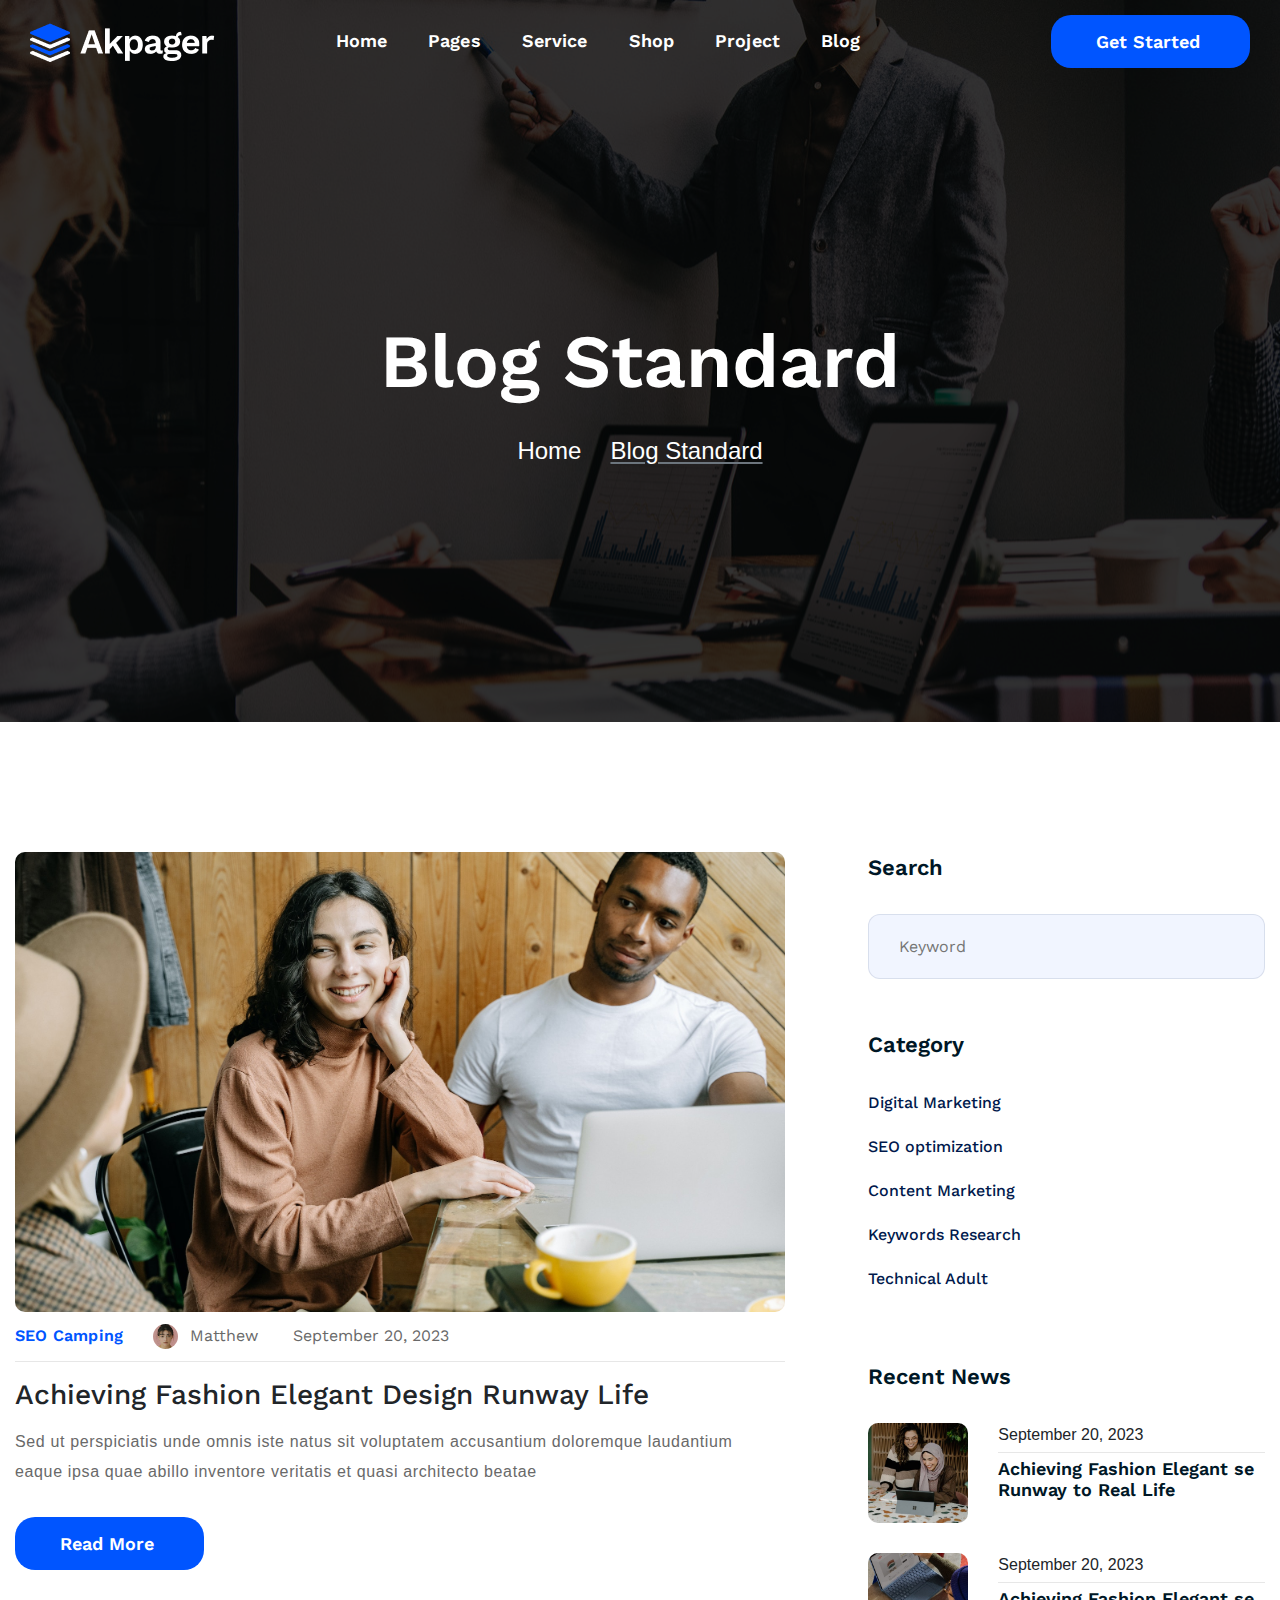
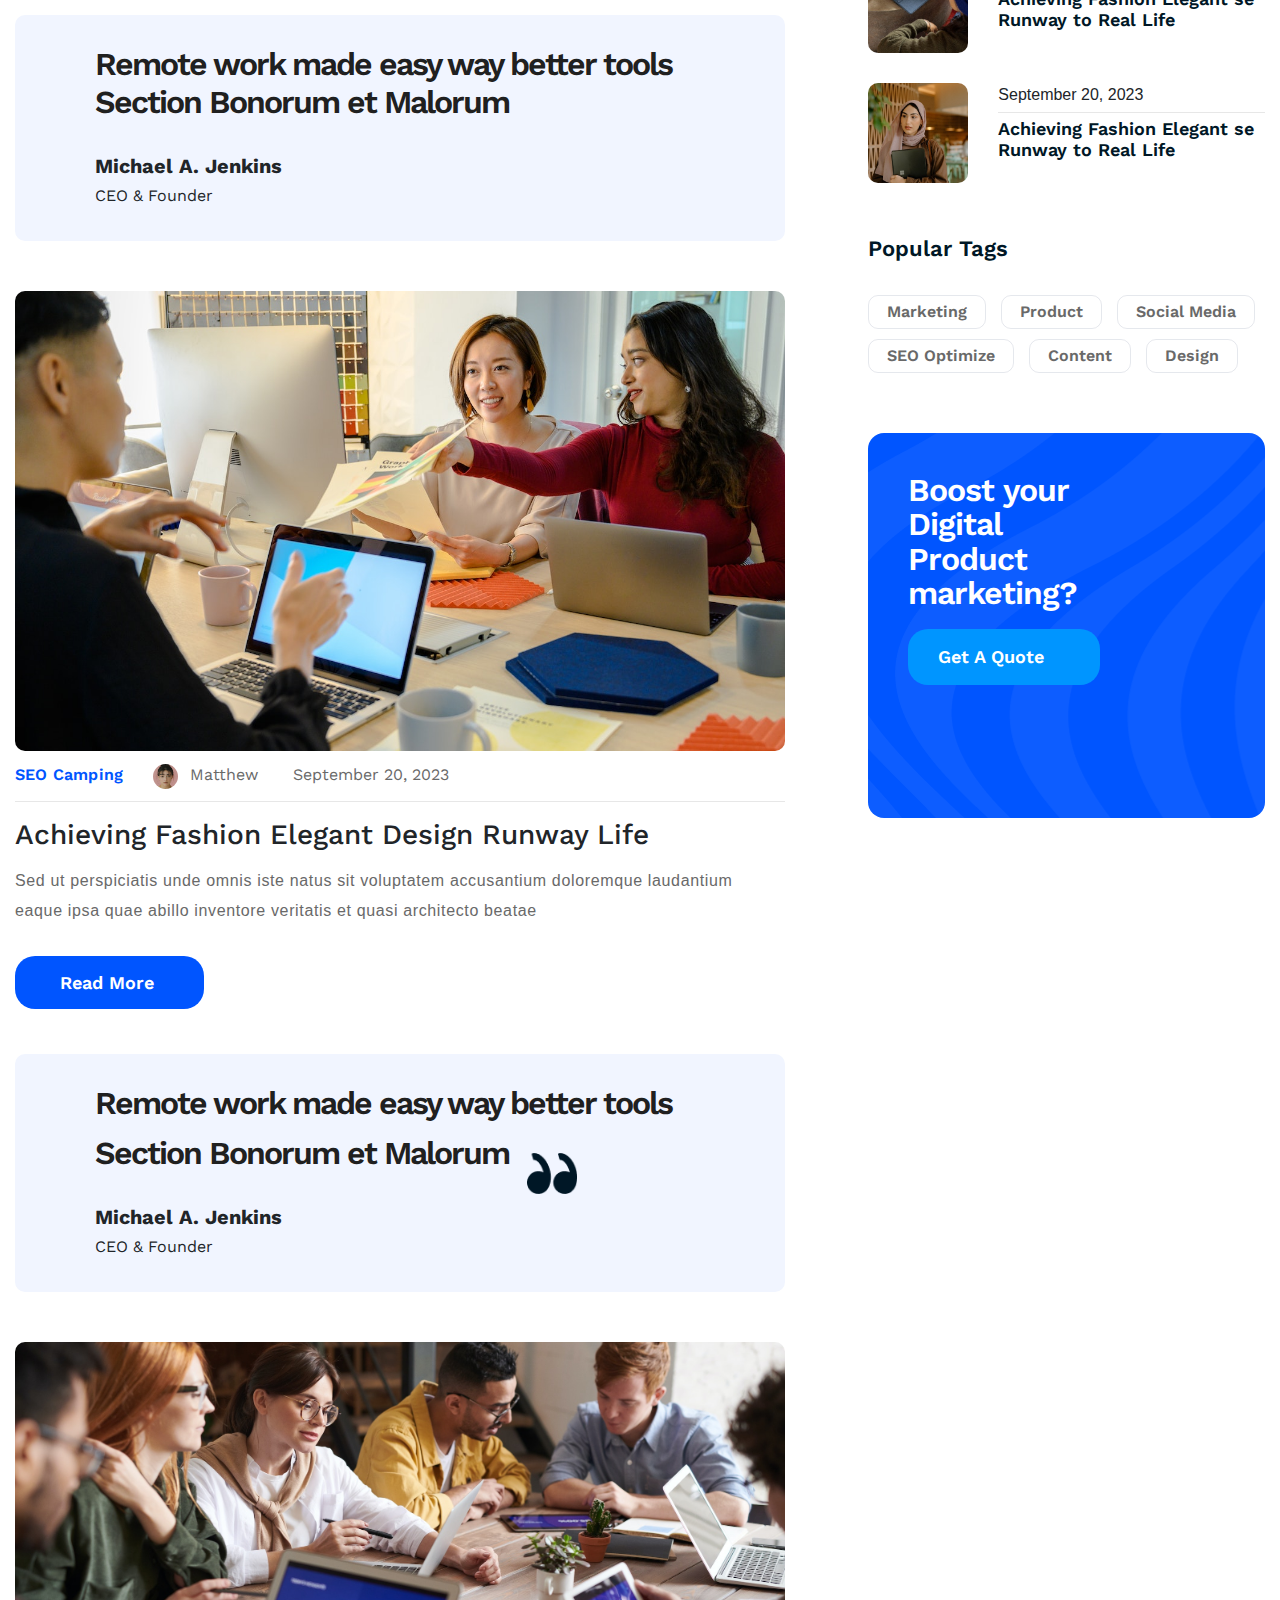
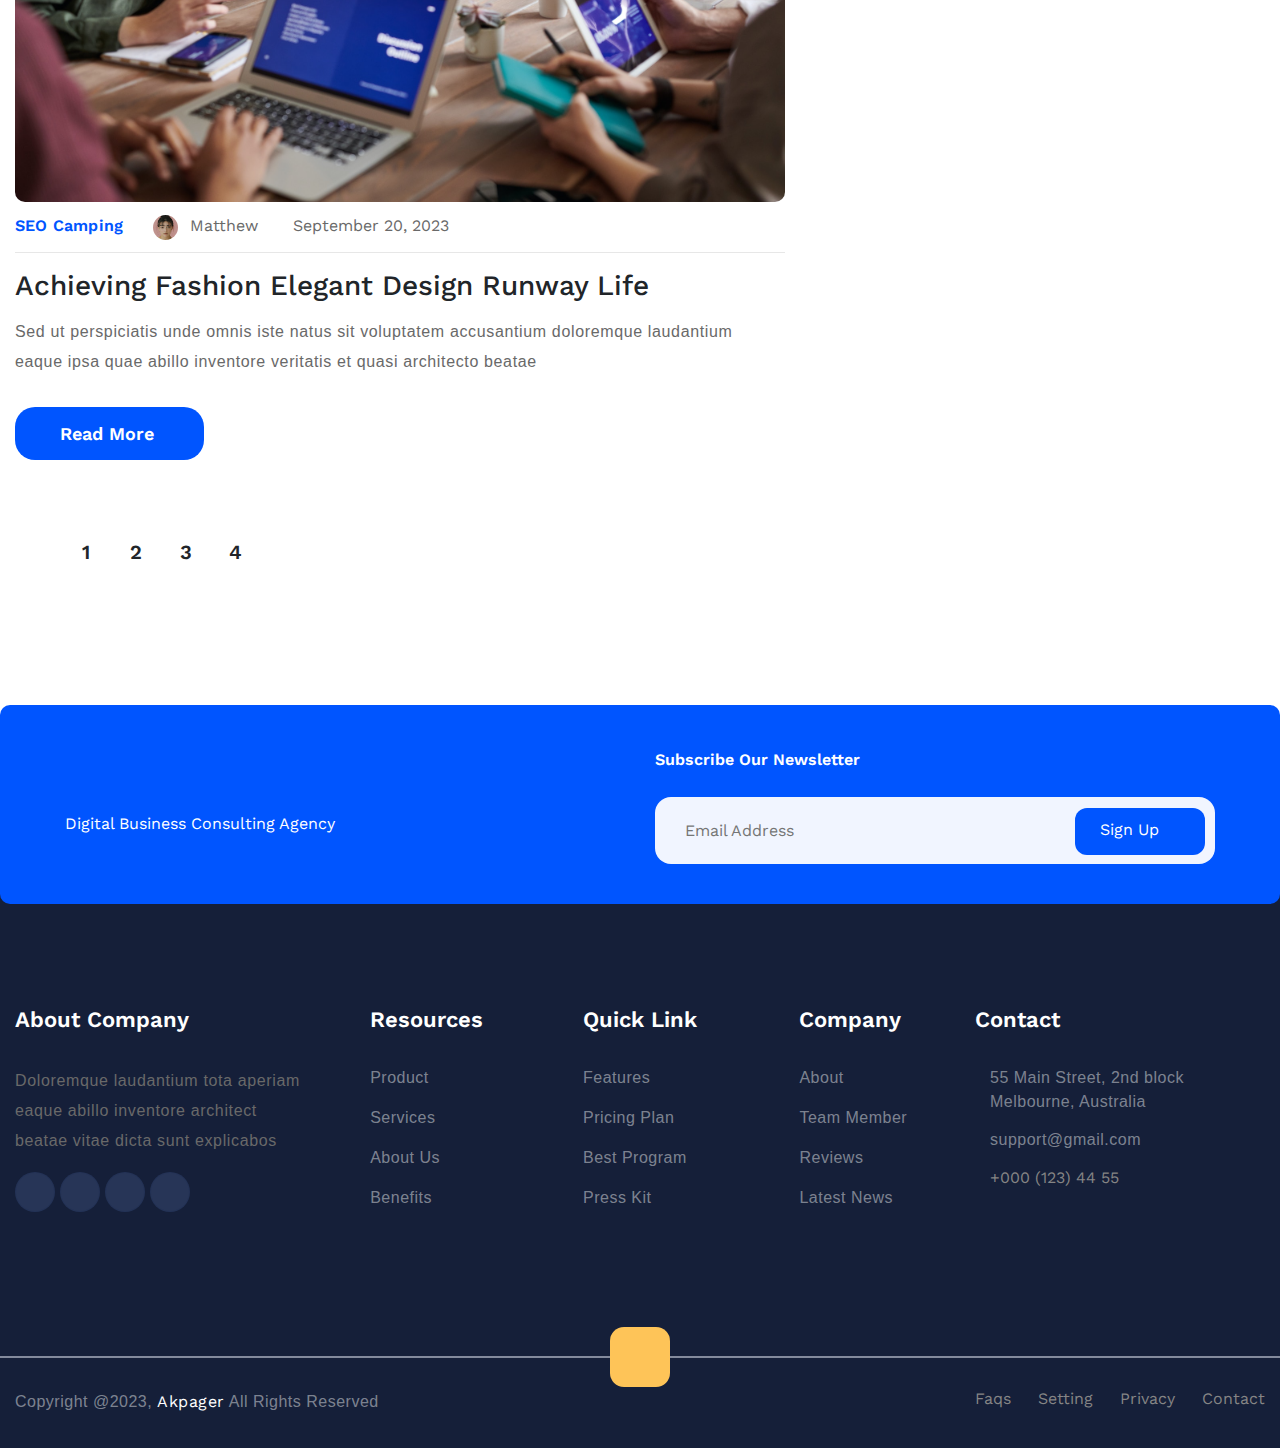
==== commit 027127c9: "update" ====
--- a/index.html
+++ b/index.html
@@ -25,8 +25,10 @@
                             <img src="images/Logo.png" alt="">
                         </a>
                     </div><!-- /logo -->
+                    <!-- Navigatio -->
                     <nav class="nav-wrap">
                         <div class="mainnav" id="mainnav">
+                            <!-- Menu -->
                             <ul class="menu">
                                 <li><a href="#">Home<i class="fa-solid fa-chevron-down fa-2xs"></i></a>
                                     <ul id="subnav">
@@ -104,10 +106,11 @@
                                 <li><i class="fa-solid fa-magnifying-glass fa-2xs" style="color: #fcfcfc;"></i></li>
                             </ul> <!-- /menu -->
                         </div>
-                    </nav> <!-- /navwrap -->
+                    </nav> <!-- Navigatio -->
                     <div class="theme-btn" id="btn-getStarted">
-                        <a href="#">Get Started<img class="imgIcon" src="Icon/arrow.png" alt=""></a>
-                    </div><!-- btn-get -->
+                        <a href="#">Get Started<i class="fa-solid fa-arrow-right fa-rotate-by fa-xs"
+                                style="color: #ffffff; --fa-rotate-angle: 315deg;"></i></a>
+                    </div>
                 </div>
             </div>
         </div><!-- .header-inner -->
@@ -172,8 +175,9 @@
                                             beatae
                                         </p>
                                     </div>
-                                    <a class="theme-btn" href="blogDetail.html">Read More<img class="imgIcon"
-                                            src="Icon/arrow.png" alt=""></a>
+                                    <a class="theme-btn" href="blogDetail.html">Read More<i
+                                            class="fa-solid fa-arrow-right fa-rotate-by fa-xs"
+                                            style="color: #ffffff; --fa-rotate-angle: 315deg;"></i></a>
                                 </div> <!-- /blogItem -->
                             </div>
                             <!-- blockqute -->
@@ -183,7 +187,6 @@
                                         <h2 class="title">
                                             Remote work made easy way better tools Section Bonorum et Malorum
                                         </h2>
-                                        <div class="blockqiute-icon"><img src="icon/Group1.png" alt=""></div>
                                     </div>
                                     <div class="blockqiute-author">
                                         <span class="blockqiute-name">Michael A. Jenkins</span>
@@ -225,18 +228,18 @@
                                             beatae
                                         </p>
                                     </div>
-                                    <a class="theme-btn" href="blogDetail.html">Read More<img class="imgIcon"
-                                            src="Icon/arrow.png" alt=""></a>
+                                    <a class="theme-btn" href="blogDetail.html">Read More<i
+                                            class="fa-solid fa-arrow-right fa-rotate-by fa-xs"
+                                            style="color: #ffffff; --fa-rotate-angle: 315deg;"></i></a>
                                 </div> <!-- /blogItem -->
                             </div>
                             <!-- blockqute -->
-                            <blockquote class="alignleft">
+                            <blockquote class="alignleft style-1">
                                 <div class="wrap-text">
                                     <div class="blockqiute-text">
                                         <h2 class="title">
                                             Remote work made easy way better tools Section Bonorum et Malorum
                                         </h2>
-                                        <div class="blockqiute-icon"><img src="icon/Group1.png" alt=""></div>
                                     </div>
                                     <div class="blockqiute-author">
                                         <span class="blockqiute-name">Michael A. Jenkins</span>
@@ -278,8 +281,9 @@
                                             beatae
                                         </p>
                                     </div>
-                                    <a class="theme-btn" href="blogDetail.html">Read More<img class="imgIcon"
-                                            src="Icon/arrow.png" alt=""></a>
+                                    <a class="theme-btn" href="blogDetail.html">Read More<i
+                                            class="fa-solid fa-arrow-right fa-rotate-by fa-xs"
+                                            style="color: #ffffff; --fa-rotate-angle: 315deg;"></i></a>
                                 </div> <!-- /blogItem -->
                             </div>
                             <!-- tabbar -->
@@ -321,43 +325,51 @@
                                     <a href="#">Technical Adult</a> <i class="fa-solid fa-arrow-right"></i>
                                 </li>
                             </ul>
-                        </div>
+                        </div><!-- ./widget-category -->
                         <!-- widget-news -->
                         <div class=" widget widget-popular-news">
-                            <h3 class="widget-title">Recent News</h3>
-                            <div class="popular-news">
-                                <div class="news-item">
-                                    <div>
+                            <h4 class="widget-title">Recent News</h4>
+                            <ul>
+                                <li>
+                                    <div class="image">
                                         <img src="images/new1.jpeg" alt="">
                                     </div>
-                                    <div class="news-content">
-                                        <span class="text-date">September 20, 2023</span>
-                                        <div class="post-line"></div>
-                                        <a href="#" class="title-item text-main">Achieving Fashion Elegant se
-                                            Runway to Real Life</a>
-                                    </div>
-                                </div>
-                                <div class="news-item">
-                                    <div><img src="images/new2.jpeg" alt=""></div>
-                                    <div class="news-content">
-                                        <span class="text-date">September 20, 2023</span>
-                                        <div class="post-line"></div>
-                                        <a href="#" class="title-item text-main">Achieving Fashion Elegant se
-                                            Runway to Real Life</a>
-                                    </div>
-                                </div>
-                                <div class="news-item">
-                                    <div>
+                                    <div class="content">
+                                        <span class=" date text-date">September 20, 2023</span>
+                                        <h6>
+                                            <a class="text-main" href="blog-details.html">Achieving Fashion Elegant se
+                                                Runway to Real
+                                                Life</a>
+                                        </h6>
+                                    </div>
+                                </li>
+                                <li>
+                                    <div class="image">
+                                        <img src="images/new2.jpeg" alt="">
+                                    </div>
+                                    <div class="content">
+                                        <span class=" date text-date">September 20, 2023</span>
+                                        <h6>
+                                            <a class="text-main" href="blog-details.html">Achieving Fashion Elegant se
+                                                Runway to Real
+                                                Life</a>
+                                        </h6>
+                                    </div>
+                                </li>
+                                <li>
+                                    <div class="image">
                                         <img src="images/new3.jpeg" alt="">
                                     </div>
-                                    <div class="news-content">
-                                        <span class="text-date">September 20, 2023</span>
-                                        <div class="post-line"></div>
-                                        <a href="#" class="title-item text-main">Achieving Fashion Elegant se
-                                            Runway to Real Life</a>
-                                    </div>
-                                </div>
-                            </div>
+                                    <div class="content">
+                                        <span class=" date text-date">September 20, 2023</span>
+                                        <h6>
+                                            <a class="text-main" href="blog-details.html">Achieving Fashion Elegant se
+                                                Runway to Real
+                                                Life</a>
+                                        </h6>
+                                    </div>
+                                </li>
+                            </ul>
                         </div> <!-- ./widget-news -->
                         <!-- widget-popular -->
                         <div class=" widget widget-popular">
@@ -378,8 +390,9 @@
                                     <h2 class="title">Boost your Digital Product marketing?</h2>
                                 </div>
                                 <div class="poster-btn">
-                                    <a href="#" class="theme-btn btn-quote">Get A Quote<ion-icon class="icon-arrow"
-                                            name="arrow-forward-outline"></ion-icon></a>
+                                    <a href="#" class="theme-btn btn-quote">Get A Quote<i
+                                            class="fa-solid fa-arrow-right fa-rotate-by fa-xs"
+                                            style="color: #ffffff; --fa-rotate-angle: 315deg;"></i></a>
                                 </div>
                                 <div class="poster-img">
                                     <img src="images/person.png" alt="">
@@ -401,6 +414,7 @@
     </div>
     <!-- footer -->
     <footer class="footer">
+        <!-- CTA -->
         <div class="container">
             <div class="widget-CTA ">
                 <div class="row CTA ">
@@ -417,16 +431,19 @@
                             <span>Subscribe Our Newsletter</span>
                             <input type="text" placeholder="Email Address" class="input-email">
                             <div class="signUp">
-                                <a href="#" class="btn-signUp">Sign Up<i class="fa-solid fa-arrow-right fa-rotate-by"
-                                        style="color: #fcfcfc; --fa-rotate-angle: 320deg;"></i></a>
+                                <a href="#" class="btn-signUp">Sign Up<i
+                                        class="fa-solid fa-arrow-right fa-rotate-by fa-xs"
+                                        style="color: #ffffff; --fa-rotate-angle: 315deg;"></i></a>
                             </div>
                         </div>
                     </div>
                 </div>
             </div>
-        </div>
+        </div> <!-- ./CTA -->
+        <!-- footer-widget -->
         <div class="container">
             <div class="row justify-spaceBT">
+                <!-- About -->
                 <div class="col-xl-3 col-lg-4 col-sm-6">
                     <div class="widget widget-text footer-widget">
                         <h2 class="widget-title">About Company</h2>
@@ -441,29 +458,32 @@
                             <li><a href="#" class="color-social"><i class="fa-brands fa-instagram fa-sm"></i></a></li>
                         </ul>
                     </div>
-                </div>
+                </div><!-- ./About -->
+                <!-- Contact -->
                 <div class="col-xl-3 col-lg-4 col-sm-6 order-xl-2 ">
-                    <div class="widget widget-text footer-widget">
+                    <div class="widget widget-text footer-widget widget-contact">
                         <h2 class="widget-title">Contact</h2>
-                        <ul class="contact ">
+                        <ul>
                             <li>
-                                <img class="imgContact " src="Icon/LocationIcon.png" alt="">
+                                <i class="fas fa-map-marker-alt" style="color: #ffffff;"></i>
                                 <span class="text_widgets ">55 Main Street, 2nd block Melbourne,
                                     Australia</span>
                             </li>
                             <li>
-                                <img class="imgContact" src="Icon/MessageIcon.png" alt="">
+                                <i class="fa-regular fa-envelope" style="color: #ffffff;"></i>
                                 <span class="text_widgets ">support@gmail.com</span>
                             </li>
                             <li>
-                                <img class="imgContact" src="Icon/phoneIcon.png" alt="">
-                               +000 (123) 44 55
+                                <i class="fa-solid fa-phone" style="color: #ffffff;"></i>
+                                +000 (123) 44 55
                             </li>
                         </ul>
                     </div>
-                </div>
+                </div> <!-- ./contact -->
+                <!-- widget-link -->
                 <div class="col-xl-6">
                     <div class="row">
+                        <!-- Resources -->
                         <div class="col-sm-4 col-6">
                             <div class=" footer-widget widget widget-text widget-link ">
                                 <h2 class="widget-title">Resources</h2>
@@ -474,7 +494,8 @@
                                     <li><a href="#" class="text_widgets">Benefits</a></li>
                                 </ul>
                             </div>
-                        </div>
+                        </div> <!-- Resources -->
+                        <!-- Quick Link -->
                         <div class="col-sm-4 col-6  ">
                             <div class="footer-widget widget widget-text widget-link ">
                                 <h2 class="widget-title">Quick Link</h2>
@@ -485,9 +506,9 @@
                                     <li><a href="#" class="text_widgets">Press Kit</a></li>
                                 </ul>
                             </div>
-                        </div>
+                        </div><!-- ./Quick Link -->
+                        <!-- Company -->
                         <div class="col-sm-4 col-6 ">
-
                             <div class=" footer-widget widget widget-text widget-link ">
                                 <h2 class="widget-title">Company</h2>
                                 <ul>
@@ -497,10 +518,11 @@
                                     <li><a href="#" class="text_widgets">Latest News</a></li>
                                 </ul>
                             </div>
-                        </div>
-                    </div>
-                </div>
-            </div>
+                        </div><!-- Company -->
+                    </div>
+                </div> <!-- ./widget-link -->
+            </div> <!-- footer-widget -->
+            <!-- footer-bottom -->
             <div class="footer-bottom py-15">
                 <div class="row">
                     <div class="btnUp">
@@ -519,8 +541,7 @@
                         </ul>
                     </div>
                 </div>
-            </div>
-            
+            </div><!-- ./footer-bottom -->
         </div>
     </footer>
     <!-- ./footer -->
--- a/stylesheet/style.css
+++ b/stylesheet/style.css
@@ -48,6 +48,11 @@
     overflow-y: scroll;
     -webkit-text-size-adjust: 100%;
     -ms-text-size-adjust: 100%;
+    -webkit-transition: all 0.3s ease-in-out;
+    -moz-transition: all 0.3s ease-in-out;
+    -ms-transition: all 0.3s ease-in-out;
+    -o-transition: all 0.3s ease-in-out;
+    transition: all 0.3s ease-in-out;
 }
 
 body {
@@ -319,8 +324,10 @@
 
 img {
     border: 0;
+    overflow: hidden;
     -ms-interpolation-mode: bicubic;
     vertical-align: middle;
+    object-fit: cover
 }
 
 
@@ -453,6 +460,25 @@
 
 /* header 
 --------------------------------------------------------------------*/
+/* fixed */
+
+
+.main-header.fixed-header .header-upper {
+    top: 0;
+    left: 0;
+    position: fixed;
+    background-color: var(--secondary-color) !important;
+    z-index: 9999999;
+}
+
+
+
+
+/* ---------------------- */
+
+
+
+
 .main-header {
     position: relative;
     left: 0px;
@@ -517,6 +543,10 @@
     transition: all 0.2s ease-in-out;
 }
 
+#mainnav ul {
+    padding: 0;
+}
+
 #mainnav ul li ul li {
     width: 100%;
     padding: 20px 20px 20px 20px;
@@ -535,7 +565,7 @@
 }
 
 #mainnav ul li ul li ul {
-    left: 219px;
+    left: 251px;
     top: 0;
 }
 
@@ -545,15 +575,15 @@
     font-size: 18px;
     font-weight: 600;
     letter-spacing: 0.1px;
-    padding-right: 30px;
+    margin-right: 30px;
 }
 
 .nav-wrap .menu li i {
-    padding-top: 10px;
+    padding-top: 3px;
 }
 
 .header-inner .nav-wrap .menu {
-    padding: 14px 0 14px 0 !important;
+    padding: 14px 0 14px 0;
     margin-bottom: 0;
 }
 
@@ -665,6 +695,20 @@
     position: relative;
 }
 
+.alignleft.style-1 .blockqiute-text h2::after {
+    content: "";
+    background-image: url(../Icon/Group1.png);
+    background-size: cover;
+    object-fit: cover;
+    line-height: 0;
+    height: 41px;
+    width: 50px;
+    display: inline-block;
+    -webkit-transform: translate(10px, 30px);
+    -ms-transform: translate(10px, 30px);
+    transform: translate(10px, 30px);
+}
+
 
 .blockqiute-icon {
     position: absolute;
@@ -672,11 +716,6 @@
     right: 153px;
 }
 
-.blockqiute-icon2 {
-    position: absolute;
-    top: 72px;
-    right: 56px;
-}
 
 .blockqiute-author {
     display: flex;
@@ -732,7 +771,6 @@
 
 /* BlogSigle 
 ------------------------------------------------------------*/
-
 .alignleft {
     border-radius: 10px;
     background-color: rgba(241, 245, 255, 1);
@@ -969,16 +1007,19 @@
     display: flex;
     justify-content: space-between;
     padding-bottom: 20px;
-    transition: all 0.3s ease-in-out;
+
 }
 
 .widget-category .category-content li a:hover {
     transform: translateX(10px);
     color: #161625;
-    -webkit-transition: all 0.3s ease-in-out;
-    -moz-transition: all 0.3s ease-in-out;
-    -ms-transition: all 0.3s ease-in-out;
-    -o-transition: all 0.3s ease-in-out;
+    transition: transform 0.5s ease-in-out;
+
+    -webkit-transition: all 0.5s ease-in-out;
+    -moz-transition: all 0.5s ease-in-out;
+    -ms-transition: all 0.5s ease-in-out;
+    -o-transition: all 0.5s ease-in-out;
+
 
 }
 
@@ -994,15 +1035,27 @@
 }
 
 /* widget-news */
-.widget-popular-news .popular-news {
-    display: flex;
-    flex-direction: column;
-    gap: 30px;
+.widget-popular-news ul li .image {
+    flex: none;
+    max-width: 100px;
+    margin-right: 30px;
+}
+.widget-popular-news ul li {
+    display: flex;
+}
+
+.widget-popular-news ul li .date{
+    display: block;
+    margin-bottom: 5px;
+    padding-bottom: 5px;
+    border-bottom: 1px solid var(--border-color);
 }
 
 .widget-popular-news .news-item {
     display: flex;
-    justify-content: space-between;
+}
+.widget-popular-news ul li:not(:last-child){
+    margin-bottom: 30px;
 }
 
 .widget-popular-news img {
@@ -1080,19 +1133,21 @@
     background-color: var(--color-footer);
     color: #858585;
     position: relative;
+    margin-top: 100px;
 }
 
 .footer-widget {
     margin-bottom: 50px;
 }
-.widget.widget-text ul{
+
+.widget.widget-text ul {
     padding-left: 0;
 }
+
 .widget.widget-text .widget-title {
     color: #fff;
 }
 
-
 .widget.widget_text .widget-social {
     display: flex;
 }
@@ -1106,15 +1161,24 @@
     gap: 15px;
 }
 
-.widget.widget-text .contact li img {
-    height: 15px;
-    width: 14px;
-    margin-top: 5px;
+.widget-contact li i {
+    flex: none;
+    color: white;
+    margin-top: 7px;
+    margin-right: 10px;
 }
 
 .widget-link {
     max-width: max-content;
     margin: 0 auto;
+}
+
+.widget-contact ul li {
+    display: flex;
+}
+
+.widget-contact ul li:not(:last-child) {
+    padding-bottom: 14px;
 }
 
 .widget-link ul li:not(:last-child) {
--- a/stylesheet/shortStyle.css
+++ b/stylesheet/shortStyle.css
@@ -57,6 +57,7 @@
 .text_widgets {
     font-size: 16px;
     font-weight: 500;
+    letter-spacing: 0.5px;
     font-family: "Inter", sans-serif;
     color:
         rgba(255, 255, 255, 0.45) !important;
@@ -71,6 +72,8 @@
 }
 
 .title_widgets {
+    line-height: 1.4;
+    font-size: 24px;
     margin-bottom: 35px;
 }
 
@@ -85,7 +88,7 @@
 }
 
 i { 
-    margin-top: 7px;
+    margin-top: 4px;
     margin-left: 5px;
     cursor: pointer;
 }
@@ -134,7 +137,7 @@
 .widget .widget-tag a {
     display: inline-block;
     margin-left: 10px;
-    padding: 15px 20px;
+    padding: 4px 18px;;
     margin-bottom: 10px;
     border-radius: 10px;
     border: 1.2px solid rgba(0, 25, 76, 0.1);
@@ -159,6 +162,7 @@
 }
 
 .text-main {
+    font-size: 18px;
     color:
         rgba(0, 23, 38, 1) !important;
 }
--- a/stylesheet/layout.css
+++ b/stylesheet/layout.css
@@ -20,6 +20,13 @@
     }
   } */
 
+ @media only screen and (max-width: 1200px) {
+    .container.container-1690 {
+        max-width: 1320px !important;
+        padding-left: 15px;
+        padding-right: 15px;
+    }
+}
 
 @media only screen and (min-width: 1200px) {
   .container.container-1690 {
@@ -35,10 +42,6 @@
   }
 }
 
-.container-custom {
-  margin: 0 11%;
-}
-
 .sticky {
   position: sticky;
   top: 20px;
@@ -48,19 +51,13 @@
 }
 
 .flat-row.main-content {
-  padding: 130px 0 315px;
+  padding: 130px 0 130px;
 }
 
 .flat-row {
   clear: both;
   display: block;
   padding: 100px 0;
-}
-
-.main-content {
-  overflow: hidden;
-  margin-bottom: 60px;
-
 }
 
 .col-md-1.footerItem,
--- a/stylesheet/animation.css
+++ b/stylesheet/animation.css
@@ -1,6 +1,6 @@
 @import url(./color.css);
 
-.btn-custom:hover::before {
+.theme-btn:hover::before {
     width: 100%;
     background-color: var(--secondary-color) !important;
     -webkit-transition: all 0.3s ease-in-out;
@@ -28,10 +28,24 @@
     -o-transition: all 0.3s ease-in-out;
     transition: all 0.3s ease-in-out;
 }
+.widget-link a:hover {
+    color: #fff !important; 
+    -webkit-transition: all 0.3s ease-in-out;
+    -moz-transition: all 0.3s ease-in-out;
+    -ms-transition: all 0.3s ease-in-out;
+    -o-transition: all 0.3s ease-in-out;
+    transition: all 0.3s ease-in-out;
+
+}
 
 .comment-detail .comment-reply:hover {
     padding: 5px 10px;
     background-color: var(--primary-color);
     color: #fff !important;
     border-radius: 10px;
+    -webkit-transition: all 0.5s ease-in-out;
+    -moz-transition: all 0.5s ease-in-out;
+    -ms-transition: all 0.5s ease-in-out;
+    -o-transition: all 0.5s ease-in-out;
+    transition: all 0.5s ease-in-out;
 }--- a/stylesheet/reponsive.css
+++ b/stylesheet/reponsive.css
@@ -1,6 +1,14 @@
 @media only screen and (max-width: 1700px) {
 	.header.style2 .header-inner .logo {
 		padding: 0 108px 0 30px;
+	}
+}
+
+
+
+@media only screen and (max-width: 1200px) {
+	.header-inner #btn-getStarted{
+		display: none;
 	}
 }
 
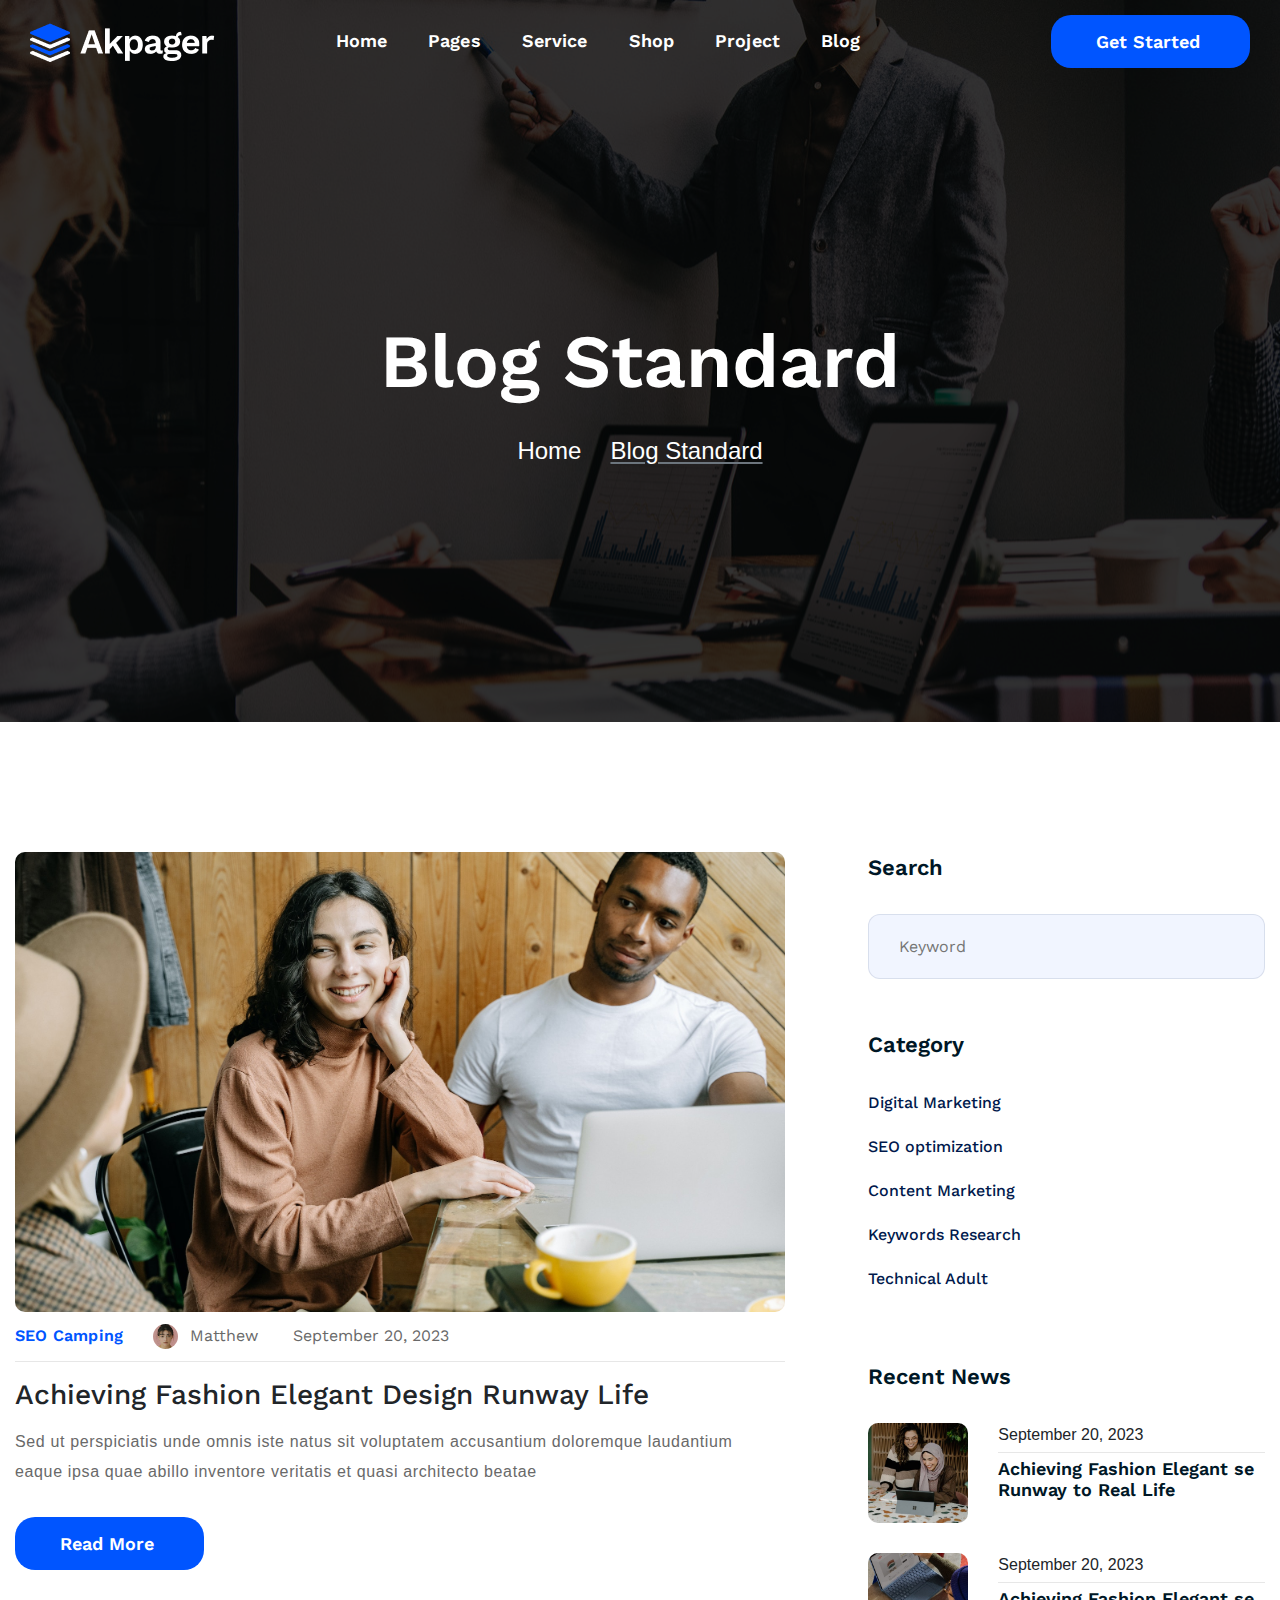
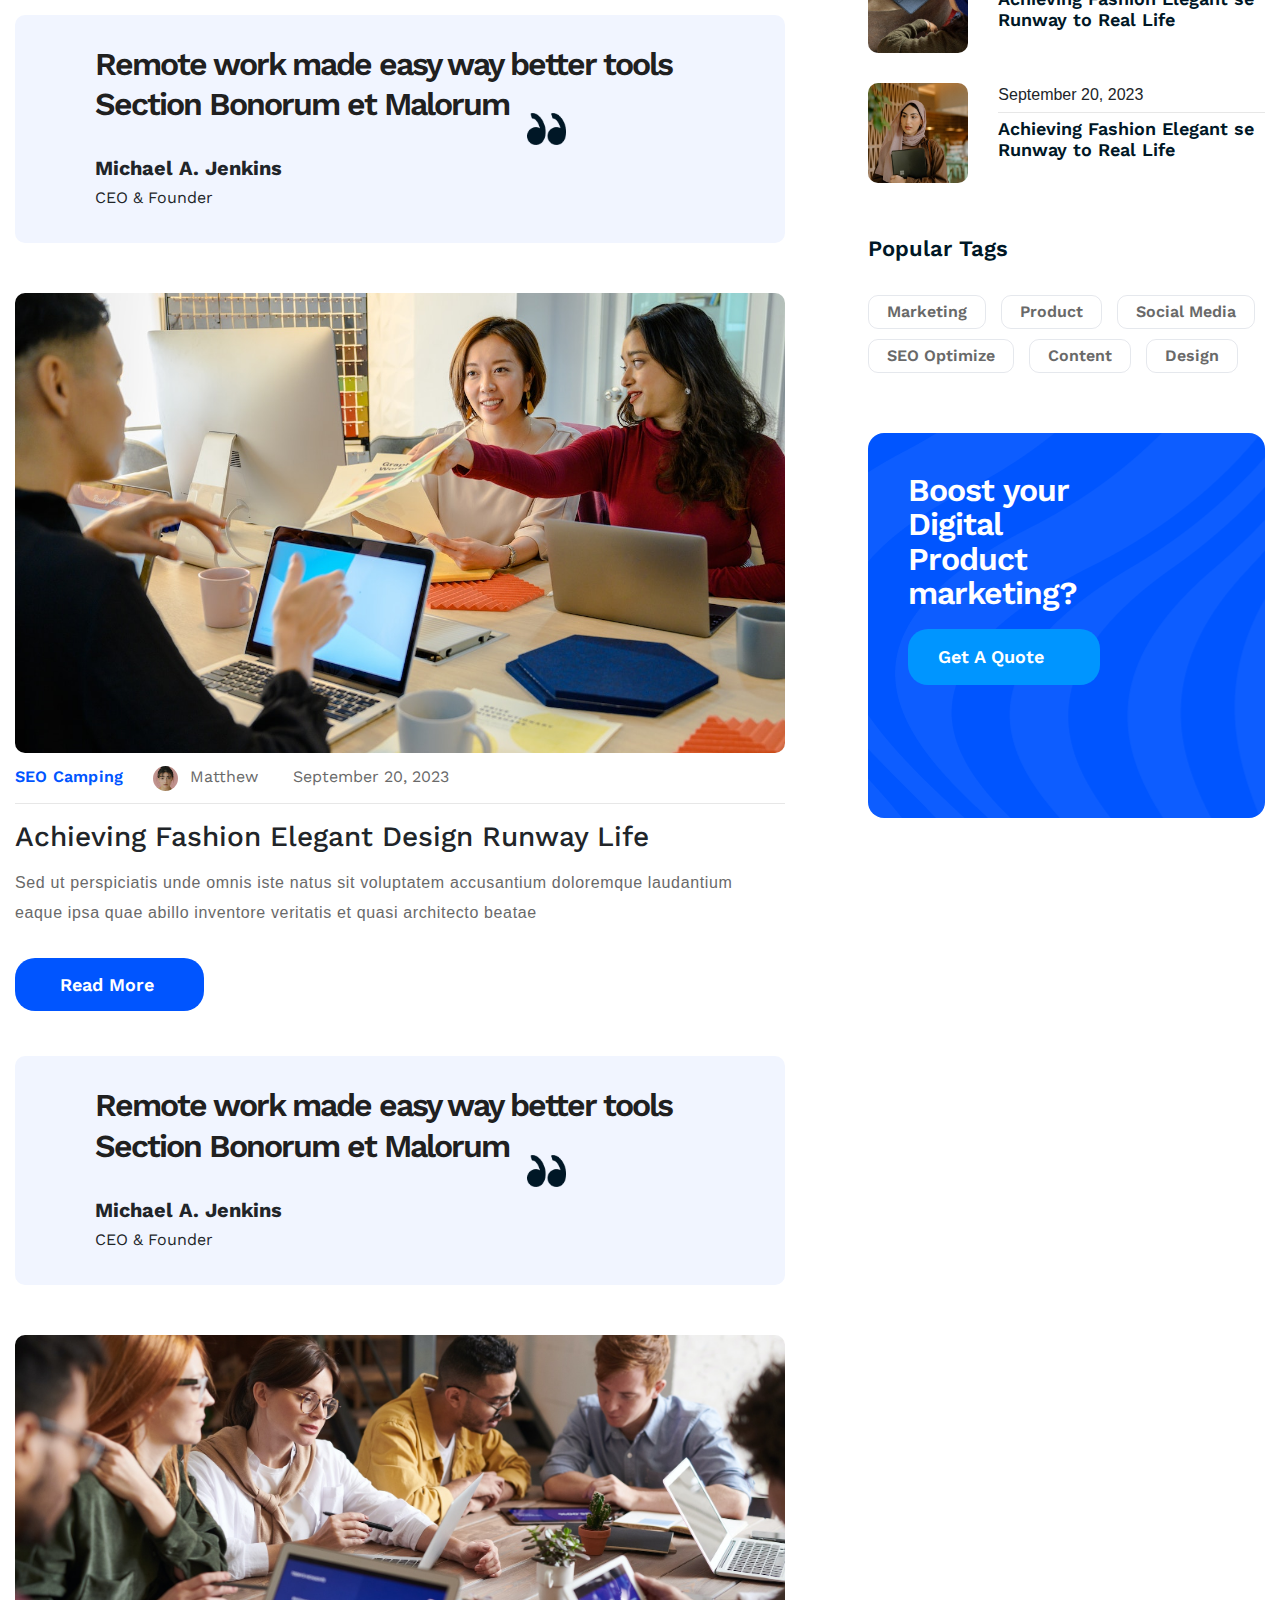
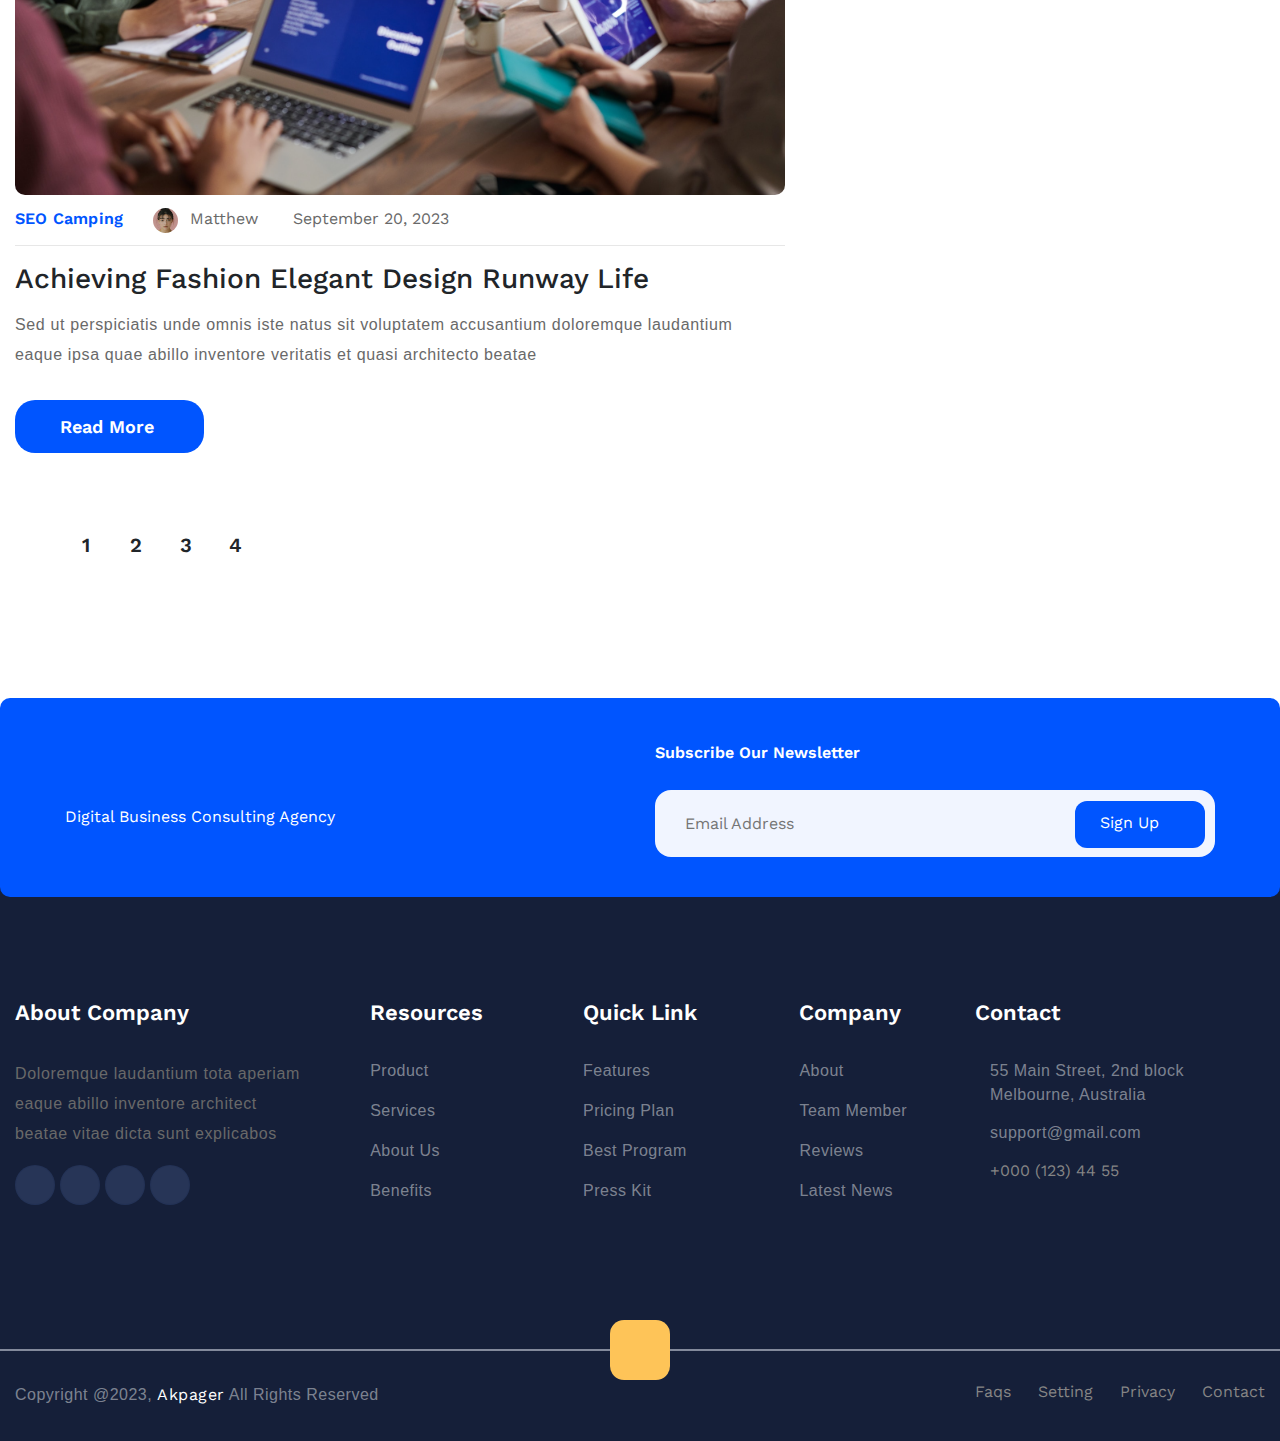
==== commit 9f674300: "update" ====
--- a/index.html
+++ b/index.html
@@ -181,9 +181,9 @@
                                 </div> <!-- /blogItem -->
                             </div>
                             <!-- blockqute -->
-                            <blockquote class="alignleft">
+                            <blockquote class="alignleft style-1">
                                 <div class="wrap-text">
-                                    <div class="blockqiute-text">
+                                    <div class="blockqiute-text ">
                                         <h2 class="title">
                                             Remote work made easy way better tools Section Bonorum et Malorum
                                         </h2>
--- a/stylesheet/style.css
+++ b/stylesheet/style.css
@@ -701,8 +701,8 @@
     background-size: cover;
     object-fit: cover;
     line-height: 0;
-    height: 41px;
-    width: 50px;
+    height: 32px;
+    width: 39px;
     display: inline-block;
     -webkit-transform: translate(10px, 30px);
     -ms-transform: translate(10px, 30px);
@@ -784,8 +784,8 @@
 }
 
 .wrap-text .blockqiute-text img {
-    width: 52.54px;
-    height: 39.36px;
+    width: 100px;
+    height: 40px;
 }
 
 .wrap-text .blockqiute-text h2 {
@@ -900,6 +900,7 @@
 }
 
 /* comment */
+
 .comment-list .comment {
     display: flex;
 }
@@ -931,6 +932,7 @@
 }
 
 /* form-comment*/
+
 .comment-respond {
     padding: 50px;
     background-color:
@@ -1040,11 +1042,12 @@
     max-width: 100px;
     margin-right: 30px;
 }
+
 .widget-popular-news ul li {
     display: flex;
 }
 
-.widget-popular-news ul li .date{
+.widget-popular-news ul li .date {
     display: block;
     margin-bottom: 5px;
     padding-bottom: 5px;
@@ -1054,7 +1057,8 @@
 .widget-popular-news .news-item {
     display: flex;
 }
-.widget-popular-news ul li:not(:last-child){
+
+.widget-popular-news ul li:not(:last-child) {
     margin-bottom: 30px;
 }
 
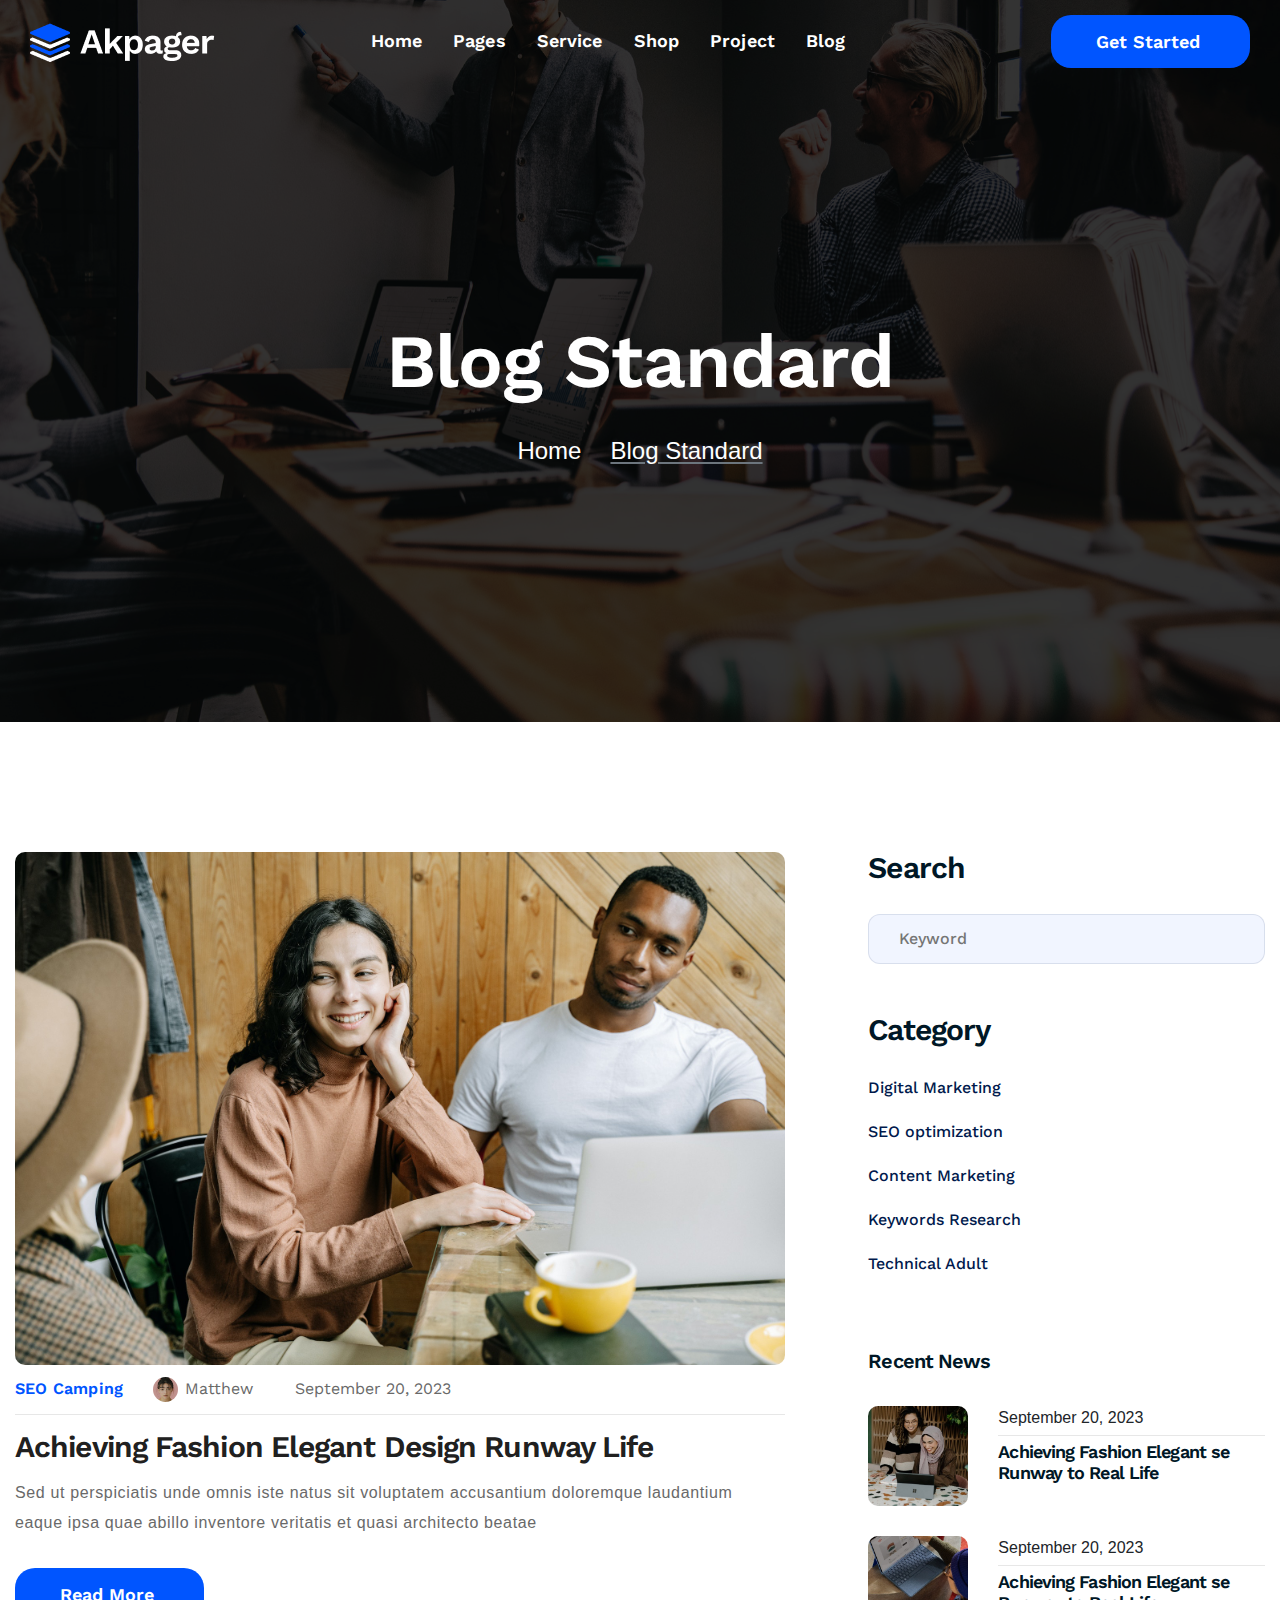
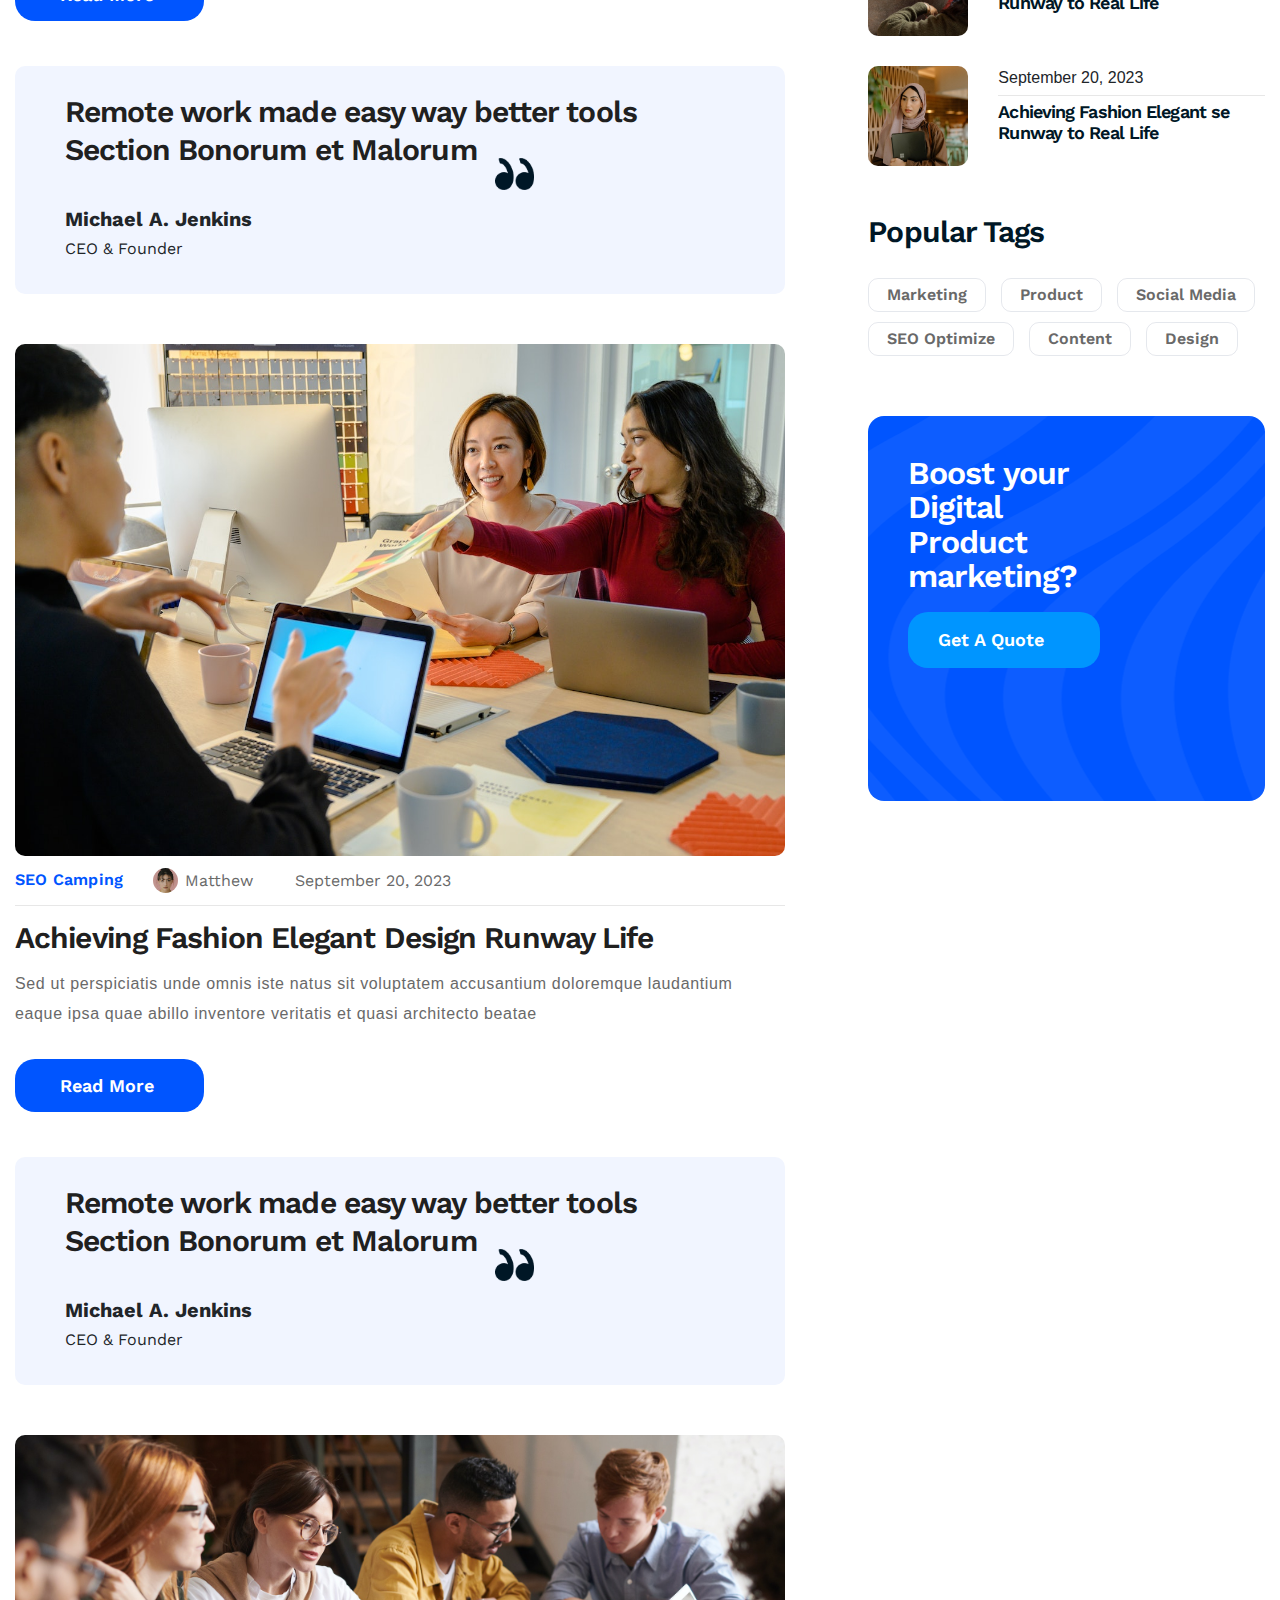
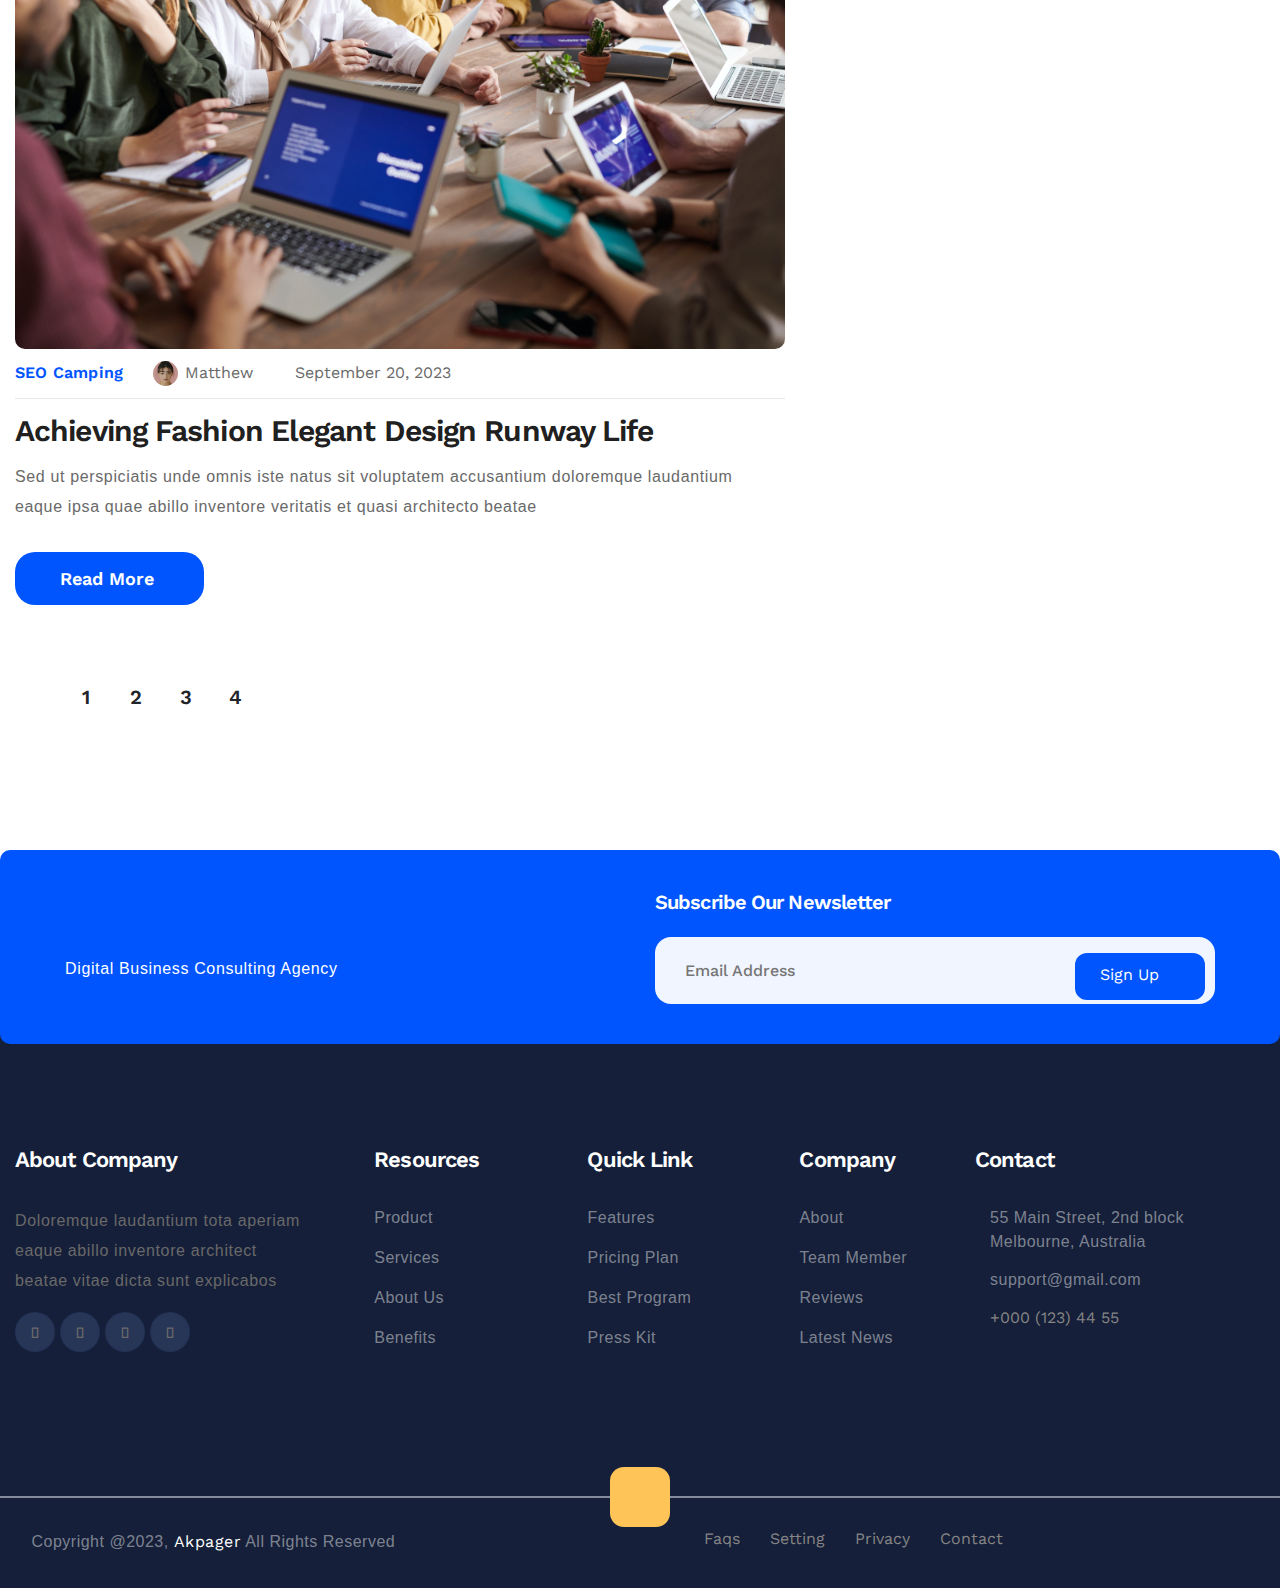
==== commit 219b227a: "update" ====
--- a/index.html
+++ b/index.html
@@ -27,6 +27,7 @@
                     </div><!-- /logo -->
                     <!-- Navigatio -->
                     <nav class="nav-wrap">
+                        <div class="btn-menu"></div>
                         <div class="mainnav" id="mainnav">
                             <!-- Menu -->
                             <ul class="menu">
@@ -114,7 +115,7 @@
                 </div>
             </div>
         </div><!-- .header-inner -->
-        <section class="page-banner-area overlay">
+        <section class="page-banner-area bgs overlay">
             <div class="container">
                 <div class="banner-inner pt-70">
                     <h1 class="page-title text-white">
@@ -184,9 +185,9 @@
                             <blockquote class="alignleft style-1">
                                 <div class="wrap-text">
                                     <div class="blockqiute-text ">
-                                        <h2 class="title">
+                                        <h3 class="title">
                                             Remote work made easy way better tools Section Bonorum et Malorum
-                                        </h2>
+                                        </h3>
                                     </div>
                                     <div class="blockqiute-author">
                                         <span class="blockqiute-name">Michael A. Jenkins</span>
@@ -237,9 +238,9 @@
                             <blockquote class="alignleft style-1">
                                 <div class="wrap-text">
                                     <div class="blockqiute-text">
-                                        <h2 class="title">
+                                        <h3 class="title">
                                             Remote work made easy way better tools Section Bonorum et Malorum
-                                        </h2>
+                                        </h3>
                                     </div>
                                     <div class="blockqiute-author">
                                         <span class="blockqiute-name">Michael A. Jenkins</span>
@@ -384,7 +385,7 @@
                             </div>
                         </div> <!-- widget-popular -->
                         <!-- widget-poster -->
-                        <div class="widget widget-poster">
+                        <div class="widget widget-poster bgs">
                             <div class="poster">
                                 <div class="poster-title">
                                     <h2 class="title">Boost your Digital Product marketing?</h2>
@@ -423,12 +424,12 @@
                             <div class="CTALogo-title">
                                 <img src="images/logo2.png" alt="">
                             </div>
-                            <span>Digital Business Consulting Agency</span>
+                            <p class="text-white">Digital Business Consulting Agency</p>
                         </div>
                     </div>
                     <div class="col-xl-6 col-lg-7">
                         <div class="newsLetter">
-                            <span>Subscribe Our Newsletter</span>
+                            <h5 class="text-white">Subscribe Our Newsletter</h5>
                             <input type="text" placeholder="Email Address" class="input-email">
                             <div class="signUp">
                                 <a href="#" class="btn-signUp">Sign Up<i
@@ -524,21 +525,25 @@
             </div> <!-- footer-widget -->
             <!-- footer-bottom -->
             <div class="footer-bottom py-15">
-                <div class="row">
+                <div class="row ">
                     <div class="btnUp">
                         <a href="#" class="upLink"><i class="fa-solid fa-angles-up fa-sm"></i></a>
                     </div>
-                    <div class="col-md-4">
-                        <p class="text_widgets text_paragraph ">Copyright @2023, <span class="text-white">Akpager</span>
+                </div>
+                <div class="row">
+                    <div class="col-xl-4 col-lg-6">
+                        <p class="text_widgets text_paragraph text-start text-center">Copyright @2023, <span class="text-white">Akpager</span>
                             All Rights Reserved</p>
                     </div>
-                    <div class="col-md-3 offset-md-5">
-                        <ul class="flex-custom">
-                            <li>Faqs</li>
-                            <li>Setting</li>
-                            <li>Privacy</li>
-                            <li>Contact</li>
-                        </ul>
+                    <div class="col-xl-8 col-lg-6">
+                        <div class=" footer-bottom-menu text-center text-end ">
+                            <ul>
+                                <li>Faqs</li>
+                                <li>Setting</li>
+                                <li>Privacy</li>
+                                <li>Contact</li>
+                            </ul>
+                        </div>
                     </div>
                 </div>
             </div><!-- ./footer-bottom -->
--- a/stylesheet/style.css
+++ b/stylesheet/style.css
@@ -263,33 +263,35 @@
 }
 
 h2 {
-    font: 48px/auto "Work Sans", sans-serif;
+    font: 48px/auto "Work Sans", sans-serif !important;
 }
 
 h3 {
-    font: 30px/32px "Work Sans", sans-serif;
+    font: 30px/32px "Work Sans", sans-serif !important;
 }
 
 h4 {
-    font: 20px/30px "Work Sans", sans-serif;
+    font: 20px/30px "Work Sans", sans-serif !important;
 }
 
 h5 {
-    font: 18px/auto "Work Sans", sans-serif;
+    font: 18px/auto "Work Sans", sans-serif !important;
 }
 
 h6 {
-    font: 16px/auto "Work Sans", sans-serif;
+    font: 16px/auto "Work Sans", sans-serif !important;
 }
 
 h1,
 h2,
+h3,
 h4,
 h5,
 h6 {
     color: #202020;
     font-weight: 600 !important;
     margin: 0 0 30px;
+    letter-spacing: -0.9px;
 }
 
 p {
@@ -435,9 +437,10 @@
     color:
         rgba(105, 105, 105, 1);
     background-color: #fff;
-    height: 65px;
+    height: auto;
     outline: none;
     padding: 12px 30px;
+    font-weight: 500;
     border-radius: 12px;
     -webkit-transition: all 0.3s ease-in-out;
     -moz-transition: all 0.3s ease-in-out;
@@ -575,7 +578,7 @@
     font-size: 18px;
     font-weight: 600;
     letter-spacing: 0.1px;
-    margin-right: 30px;
+    margin-right: 20px;
 }
 
 .nav-wrap .menu li i {
@@ -612,12 +615,17 @@
     margin: 0 auto;
     color: white;
 }
-
-.banner-inner .blog-meta li:nth-child(2) {
-    margin: 0 65px;
-}
-
-.banner-direction {
+.banner-inner .blog-meta li:not(:last-child):after {
+    content: '';
+    width: 5px;
+    height: 5px;
+    border-radius: 50%;
+    margin-left: 27px;
+    margin-right: 27px;
+    background: rgba(0, 23, 38, 0.1);
+}
+
+.page-banner-area .banner-direction {
     position: relative;
     display: flex;
     justify-content: center;
@@ -665,7 +673,14 @@
     line-height: 18.77px;
     letter-spacing: 0.2px;
 }
-
+.blog-meta li{
+    display: flex;
+    align-items: center;
+}
+.blog-meta li i{
+    margin-top: 2px;
+    margin-right: 7px;
+}
 .blog-meta li img {
     width: 25px;
     height: 25px;
@@ -695,7 +710,7 @@
     position: relative;
 }
 
-.alignleft.style-1 .blockqiute-text h2::after {
+.alignleft.style-1 .blockqiute-text h3::after {
     content: "";
     background-image: url(../Icon/Group1.png);
     background-size: cover;
@@ -710,17 +725,12 @@
 }
 
 
-.blockqiute-icon {
-    position: absolute;
-    top: 59px;
-    right: 153px;
-}
 
 
 .blockqiute-author {
     display: flex;
     flex-direction: column;
-    margin-left: 30px;
+    margin-top: 30px;
 }
 
 .blockqiute-author .blockqiute-name {
@@ -779,6 +789,28 @@
     margin-bottom: 50px;
 }
 
+.alignleft.style-2 .blockqiute-text h3 {
+    margin: 0;
+    font-size: 27px !important;
+}
+
+.alignleft.style-2 {
+    position: relative;
+    border-radius: 12px;
+    padding: 28px 50px 30px 130px
+}
+
+.alignleft.style-2 .wrap-text::before {
+    content: "";
+    background-image: url(../Icon/Group2.png);
+    height: 40px;
+    width: 53px;
+    left: 45px;
+    top: 33px;
+    background-size: cover;
+    position: absolute;
+}
+
 .wrap-text .blockqiute-text {
     display: flex;
 }
@@ -800,9 +832,9 @@
     font-size: 16px;
     letter-spacing: 1px;
     line-height: 18.77px;
-    padding-left: 150px;
-    text-transform: uppercase;
-    position: relative;
+    padding-left: 60px;
+    position: relative;
+    margin-top: 25px;
 
 }
 
@@ -811,7 +843,7 @@
     height: 2px;
     background-color: rgba(0, 23, 38, 1);
     content: "";
-    left: 84px;
+    left: 0;
     top: 8px;
     position: absolute;
 }
@@ -820,6 +852,7 @@
 .widget-share {
     display: flex;
     justify-content: space-between;
+    flex-wrap: wrap;
     margin-bottom: 60px;
 }
 
@@ -859,6 +892,7 @@
 }
 
 .wrap-author .author-avatar {
+    flex: none;
     height: 130px;
     width: 130px;
     margin-left: 40px;
@@ -898,20 +932,28 @@
     display: flex;
     gap: 20px;
 }
+.post-wrapper .post-item .image {
+    flex: none;
+}
 
 /* comment */
 
 .comment-list .comment {
     display: flex;
-}
-
-.comment-list .comment-detail {
-    margin-left: 30px;
 }
 
 .comment-detail .comment-meta .comment-author {
     margin-right: 13px;
 }
+
+.comment-list .comment .comment-avatar {
+    flex: none;
+    margin-top: 5px;
+    max-width: 100px;
+    margin-right: 35px;
+    margin-bottom: 20px;
+}
+
 
 .comment-detail .comment-body {
     margin-top: 25px;
@@ -932,38 +974,28 @@
 }
 
 /* form-comment*/
-
-.comment-respond {
-    padding: 50px;
+.comment-form {
+    padding: 40px 60px 50px;
     background-color:
         rgba(241, 245, 255, 1);
-    margin-top: 80px
-}
-
-.comment-respond h2 {
+    margin: 75px 0;
+    border-radius: 10px;
+}
+
+.comment-form h4 {
+    font-size: 27px;
+    line-height: 32px;
+}
+
+.comment-form .form-group {
     margin-bottom: 30px;
 }
 
-.comment-form .name-container {
-    width: 48.27%;
-    float: left;
-    margin-right: 20px;
-}
-
-.comment-form .phone-container {
-    width: 48.27%;
-}
-
-.comment-form .email-container {
-    width: 100%;
-    margin: 30px 0;
-}
-
-.comment-form #comment-container {
-    height: 140px;
-    margin-bottom: 30px;
-}
-
+.form-control {
+    font-size: 1rem;
+    line-height: 1.5;
+    color: #212529;
+}
 
 /* slidebar */
 /* ------------------------------------------------------------------------------ */
@@ -1226,14 +1258,9 @@
     position: relative;
 }
 
-.newsLetter span {
-    font-weight: 600;
-    line-height: 30px;
-    color: var(--color-text-white);
-}
 
 .newsLetter .input-email {
-    margin-top: 22px;
+    margin-top: 15px;
     height: 67px;
     border-radius: 16px;
     background-color: var(--third-color);
@@ -1294,6 +1321,18 @@
     left: 0;
     top: 50%;
     transform: translateY(-50%);
+}
+
+.footer-bottom .footer-bottom-menu ul {
+    display: inline-flex;
+    justify-content: center;
+    margin-left: -15px;
+    margin-right: -15px;
+}
+
+.footer-bottom .footer-bottom-menu ul li {
+    margin-left: 15px;
+    margin-right: 15px;
 }
 
 /* ----------------------------------------------------------------------------------------------- */
@@ -1393,6 +1432,16 @@
     transform: translateY(-50%);
 }
 
+
+.btn-menu:before{
+	content: "\E5D2";
+	-webkit-transition: all 0.3s ease-out;
+	   -moz-transition: all 0.3s ease-out;
+	    -ms-transition: all 0.3s ease-out;
+	     -o-transition: all 0.3s ease-out;
+	        transition: all 0.3s ease-out;
+}
+
 .btn-submenu:before {
     content: "\E5CF";
     color: #fff;
--- a/stylesheet/shortStyle.css
+++ b/stylesheet/shortStyle.css
@@ -1,8 +1,8 @@
 @import url(color.css);
 
 .imgblog {
-    width: 100%;
-    height: 460px;
+
+
     border-radius: 10px;
 }
 
@@ -83,6 +83,8 @@
 }
 
 img {
+    max-width: 100%;
+    display: inline-block;
     object-fit: cover;
     object-position: center;
 }
@@ -171,13 +173,14 @@
     background-color: rgba(39, 53, 87, 1);
 }
 
-.font-sz {
-    font-size: 48px !important;
-}
 
 .blog-meta {
     display: flex;
     flex-wrap: wrap;
     padding-top: 12px;
     padding-bottom: 12px;
+}
+.bgs{
+    background-position: center;
+    background-size: cover;
 }--- a/stylesheet/layout.css
+++ b/stylesheet/layout.css
@@ -20,27 +20,38 @@
     }
   } */
 
- @media only screen and (max-width: 1200px) {
-    .container.container-1690 {
-        max-width: 1320px !important;
-        padding-left: 15px;
-        padding-right: 15px;
-    }
+@media only screen and (max-width: 1200px) {
+  .container.container-1690 {
+    max-width: 1320px !important;
+    padding-left: 15px;
+    padding-right: 15px;
+  }
 }
 
 @media only screen and (min-width: 1200px) {
   .container.container-1690 {
     max-width: 1690px !important;
   }
-}
 
-@media only screen and (min-width: 1200px) {
   .container {
     max-width: 1320px !important;
     padding-left: 15px !important;
     padding-right: 15px !important;
   }
 }
+/* @media (max-width: 992px) {
+  .container{
+      max-width: 960px !important;
+  }
+} */
+
+@media only screen and (min-width: 992px) {
+  .text-end {
+    text-align: end !important;
+  }
+}
+
+@media only screen and (min-width: 1200px) {}
 
 .sticky {
   position: sticky;
@@ -70,6 +81,10 @@
   padding-right: 20px;
 }
 
+.mg-0 {
+  margin: 0;
+}
+
 .mgt--200 {
   margin-top: -200px !important;
 }
@@ -80,6 +95,10 @@
 
 .mgt-10 {
   margin-top: 10px;
+}
+
+.mgt-30 {
+  margin-top: 30px;
 }
 
 .mgl--15 {
@@ -102,12 +121,14 @@
   margin-bottom: 60px;
 }
 
-.pt-70{
+.pt-70 {
   padding-top: 70px;
 }
-.py-15{
- padding: 15px 0;
+
+.py-15 {
+  padding: 15px 0;
 }
+
 .pdl-10 {
   padding-left: 10px;
 }
@@ -128,4 +149,12 @@
 
 .col-md-7.post {
   margin-right: -30px !important;
+}
+
+.text-start {
+  text-align: start;
+}
+
+.text-center {
+  text-align: center;
 }--- a/stylesheet/reponsive.css
+++ b/stylesheet/reponsive.css
@@ -2,33 +2,100 @@
 	.header.style2 .header-inner .logo {
 		padding: 0 108px 0 30px;
 	}
+
+	.font-sz {
+		font-size: 48px !important;
+	}
+
 }
 
+@media only screen and (max-width: 1199px) {
+	.header-inner #btn-getStarted {
+		display: none;
+	}
 
+	.banner-inner .page-title {
+		font-size: 55px !important;
+		margin-bottom: 20px;
+	}
 
-@media only screen and (max-width: 1200px) {
-	.header-inner #btn-getStarted{
-		display: none;
+	.banner-inner .page-title.font-sz {
+		font-size: 40px !important;
+	}
+
+	.page-banner-area .banner-direction {
+		font-size: 22px;
+	}
+
+	.widget-link {
+		max-width: max-content;
+		margin: 0;
+	}
+}
+
+@media only screen and (max-width: 992px) {
+	.page-banner-area {
+		padding: 120px 0;
+	}
+
+	.slideBar {
+		margin-top: 75px;
 	}
 }
 
 @media only screen and (max-width: 767px) {
-
-	/* header */
-	#header {
-		padding-bottom: 90px;
-		background-position: center center;
-		background-size: cover;
-		object-fit: cover;
-	}
-	.header-inner  {
+	.banner-inner .page-title {
+		font-size: 40px !important;
+		margin-bottom: 15px;
 	}
 
-	.Banner-content {
-		margin: 0;
+	.banner-inner .page-title.font-sz{
+		font-size: 35px !important;
 	}
-	.Banner-content h1{
-		font-size: 36px;
-        line-height: 40px;
+	.alignleft {
+		padding-left: 35px;
+		padding-right: 35px;
+	}
+
+	.alignleft .blockqiute-text .title {
+		font-size: 25px !important;
+	}
+}
+
+@media only screen and (max-width: 575px) {
+	.banner-inner .page-title {
+		font-size: 36px !important;
+	}
+	.banner-inner .page-title.font-sz{
+		font-size: 30px !important;
+	}
+
+	.page-banner-area .banner-direction {
+		font-size: 18px;
+	}
+
+	.blog-standard-item h3 {
+		font-size: 25px !important;
+	}
+
+	.alignleft.style-2 {
+		padding: 28px 30px 30px 80px;
+	}
+	.alignleft.style-2 .blockqiute-text .title {
+		font-size: 22px !important;
+	}
+	.alignleft.style-2 .wrap-text::before{
+		left: 25px;
+        height: 33px;
+        width: 44px;
+	}
+	.entry-content .title{
+		font-size: 25px !important;
+	}
+}
+
+@media only screen and (max-width: 479px) {
+	.alignleft .blockqiute-text .title {
+		font-size: 20px !important;
 	}
 }